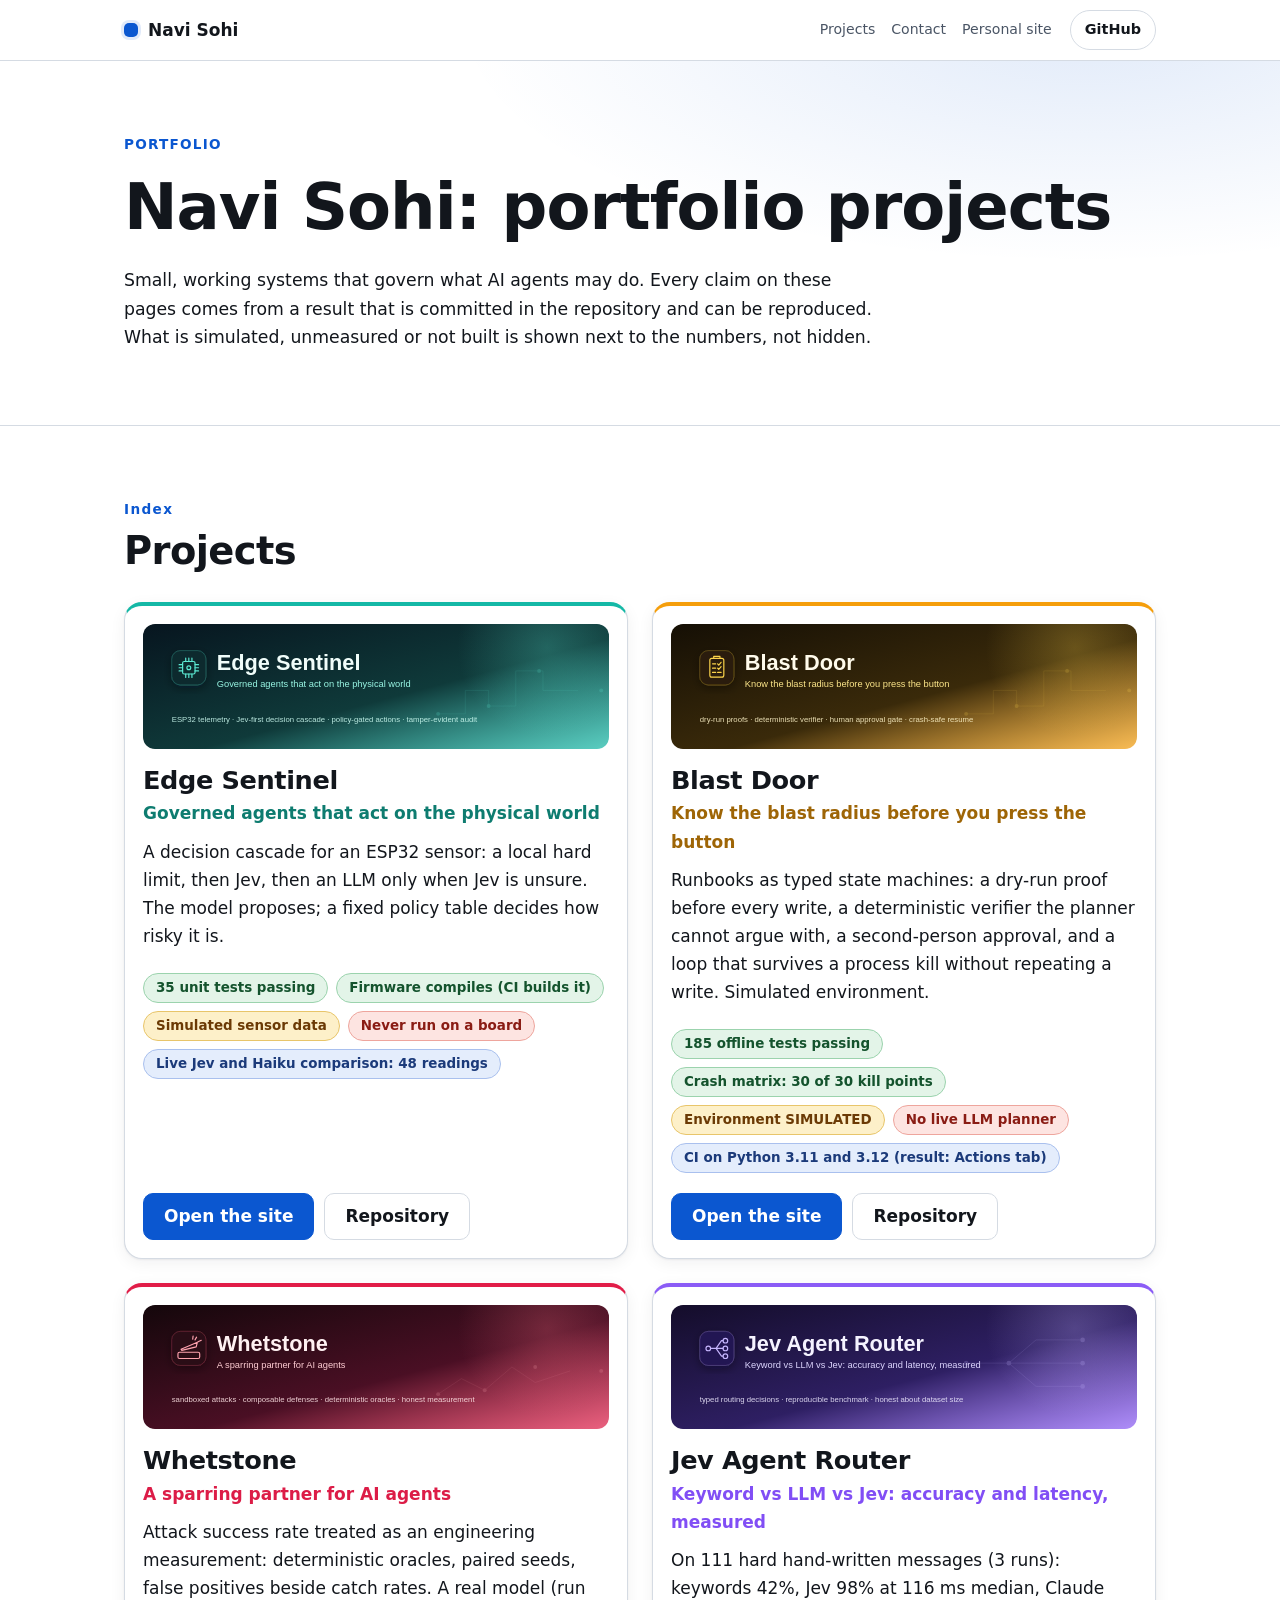
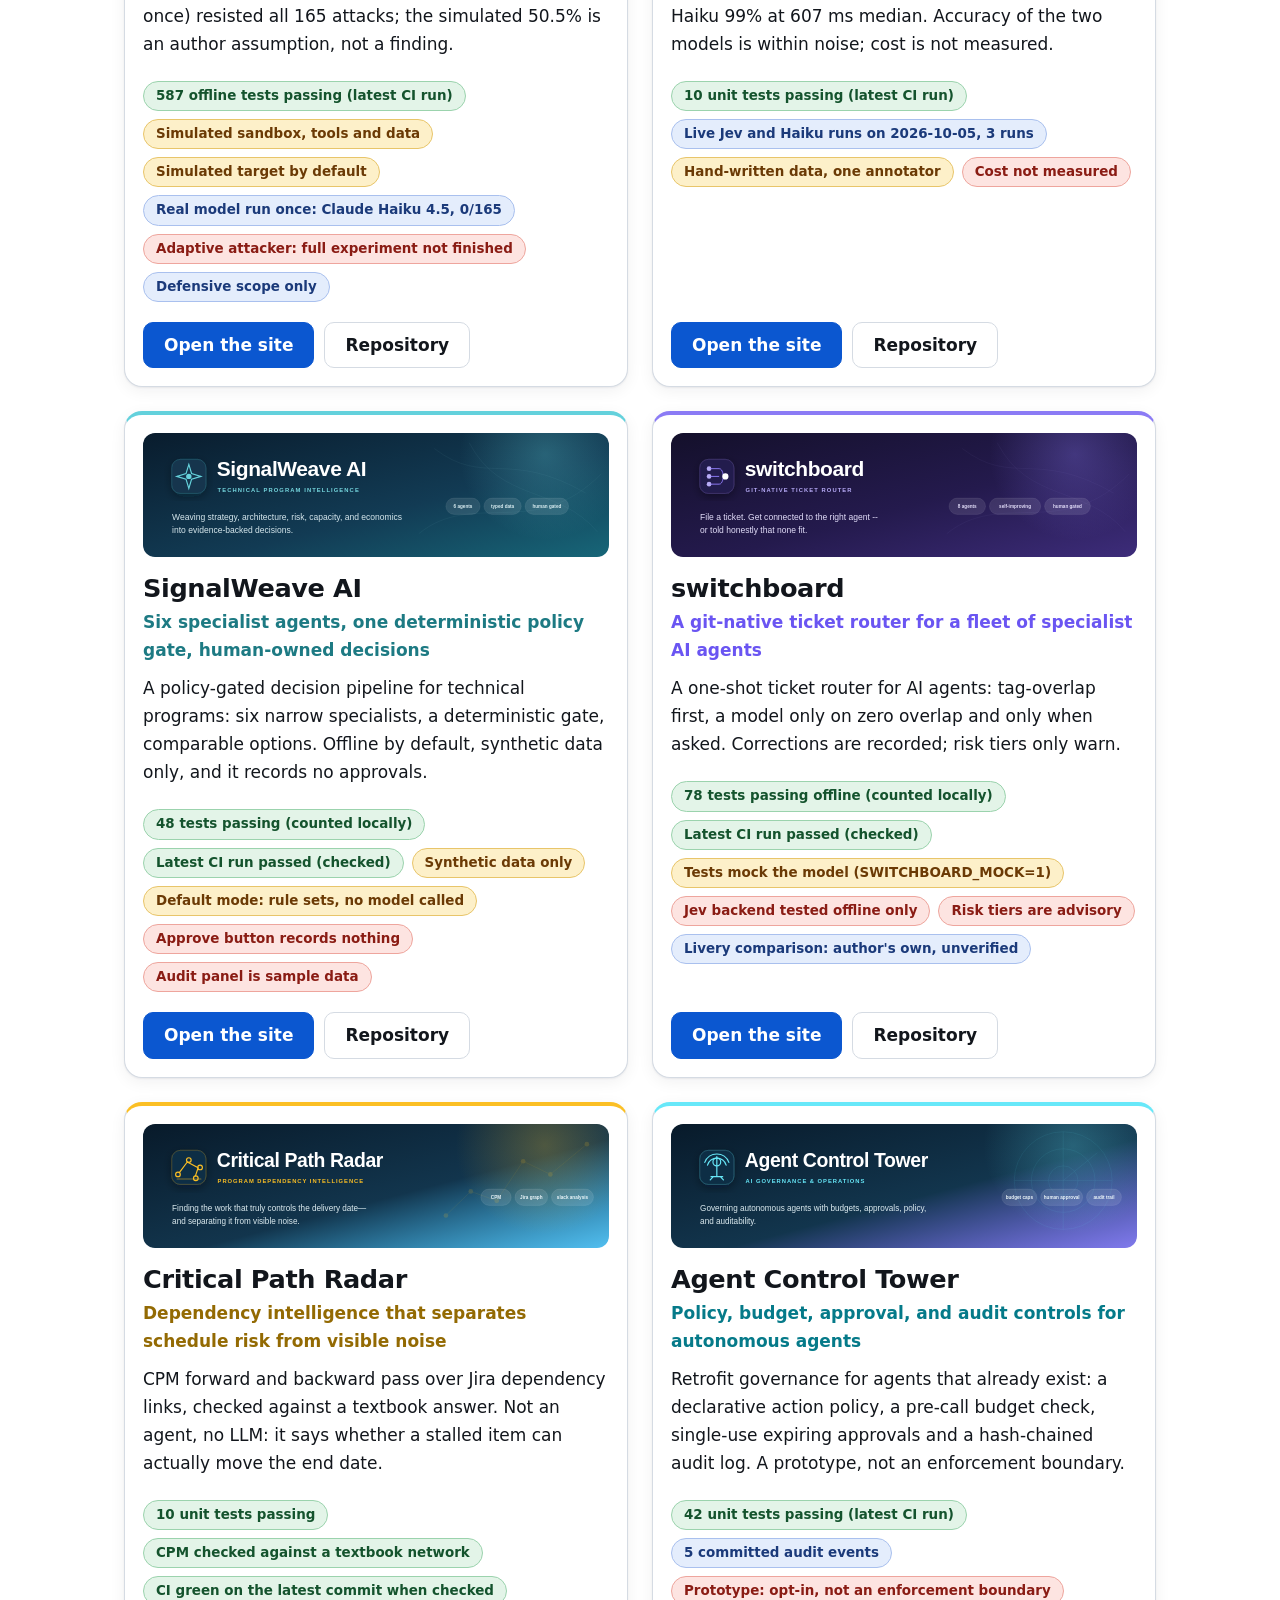
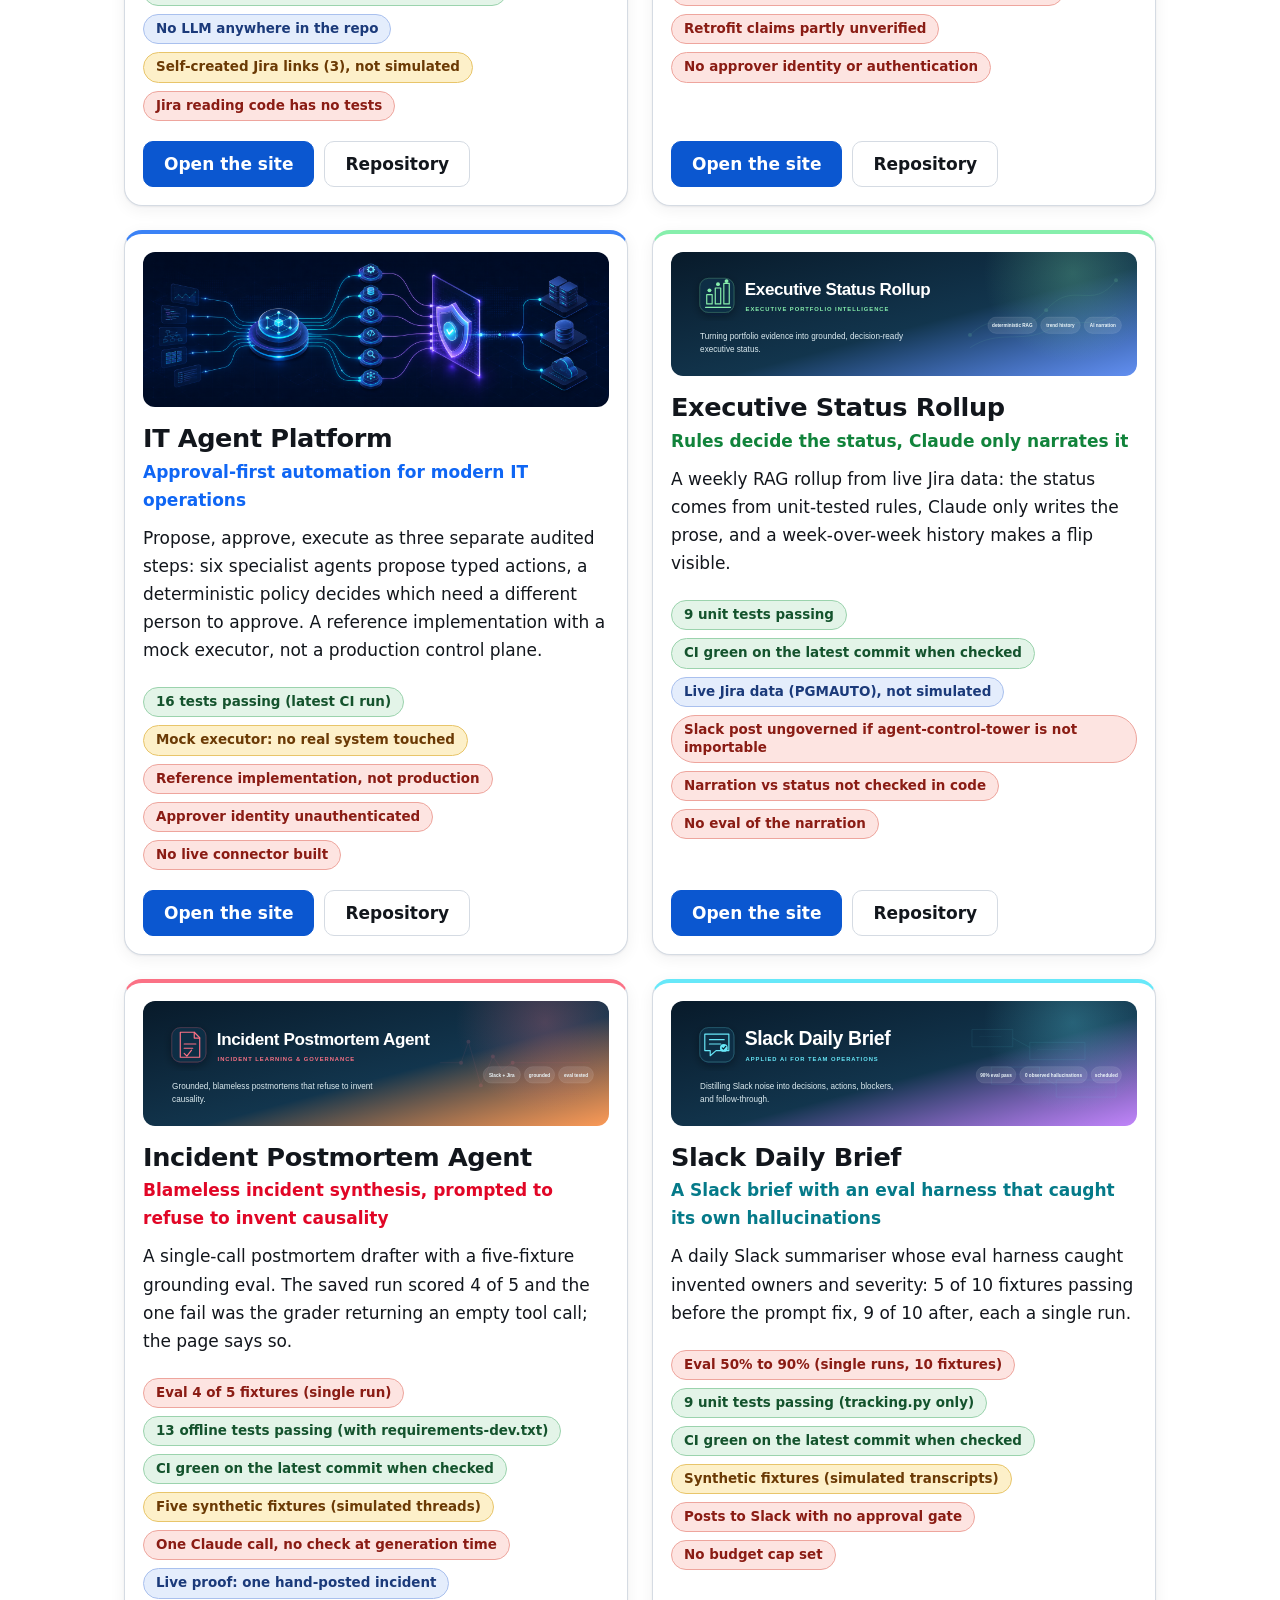
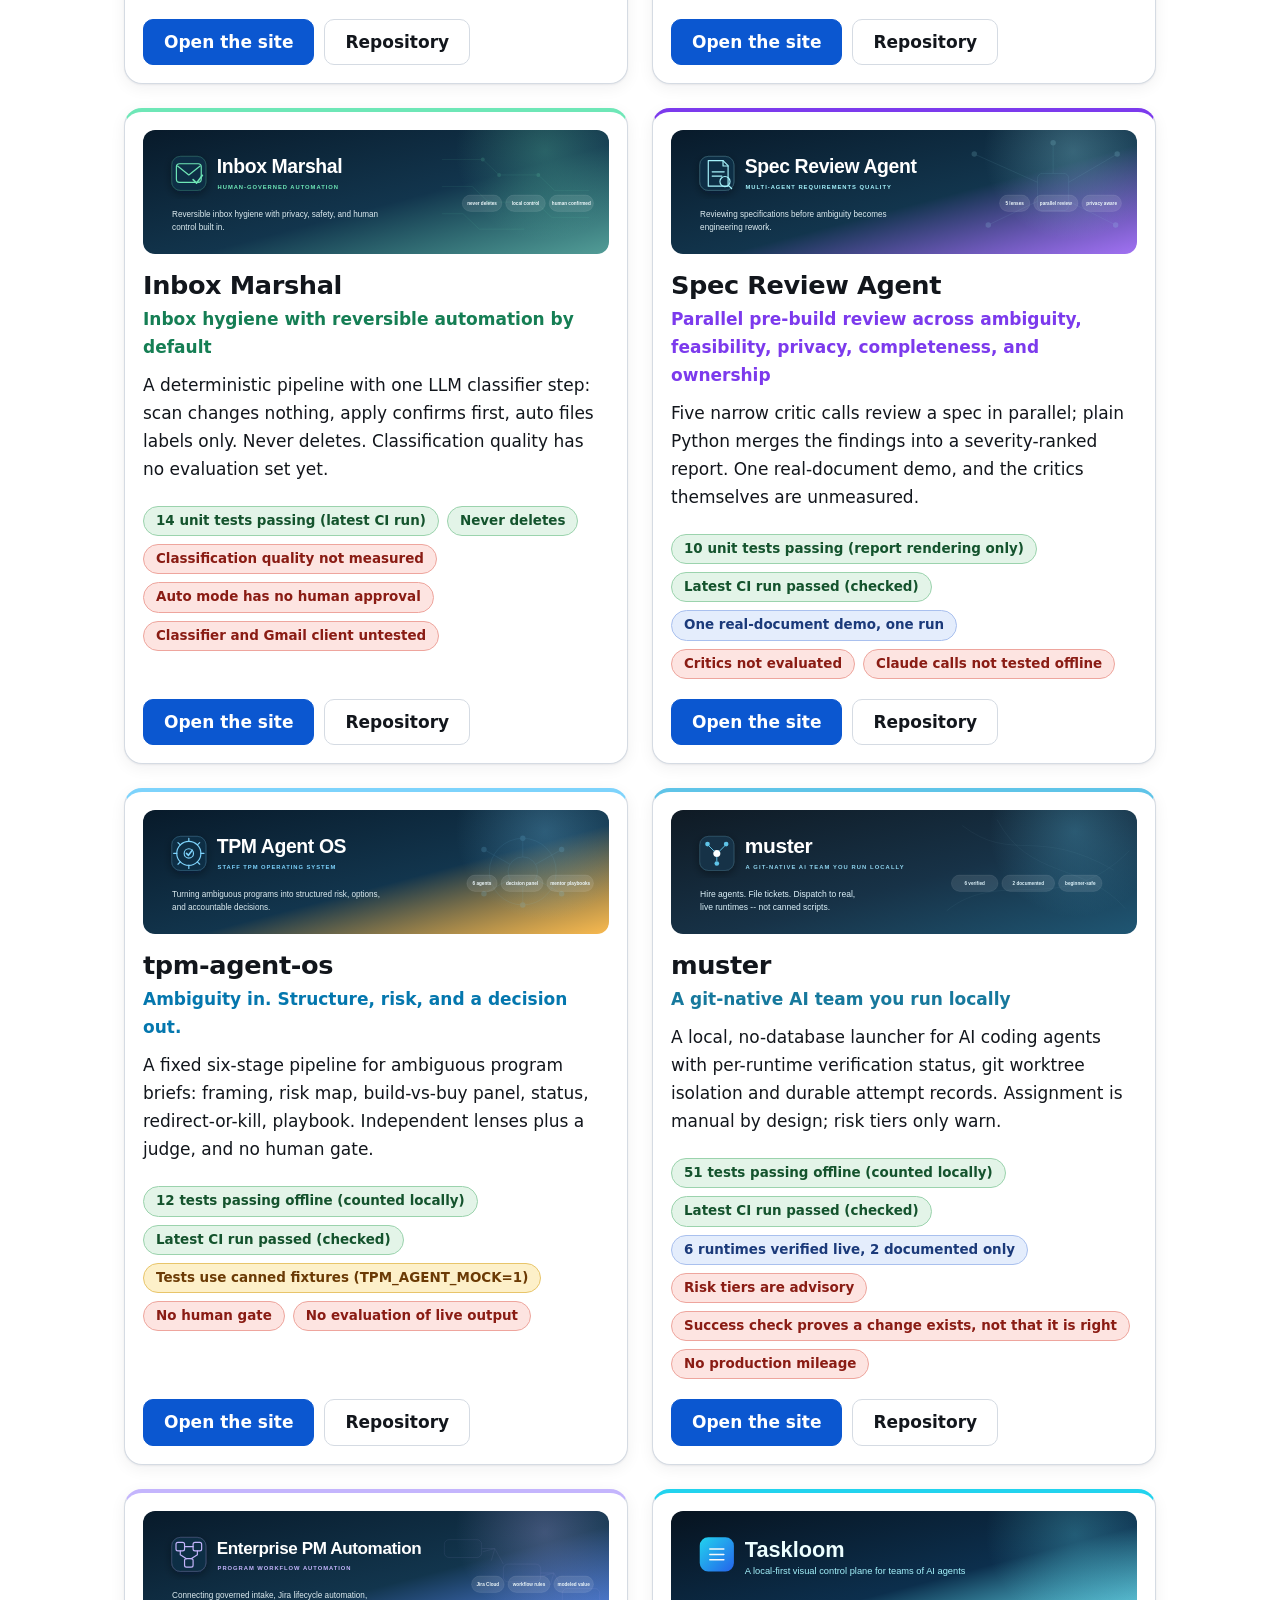
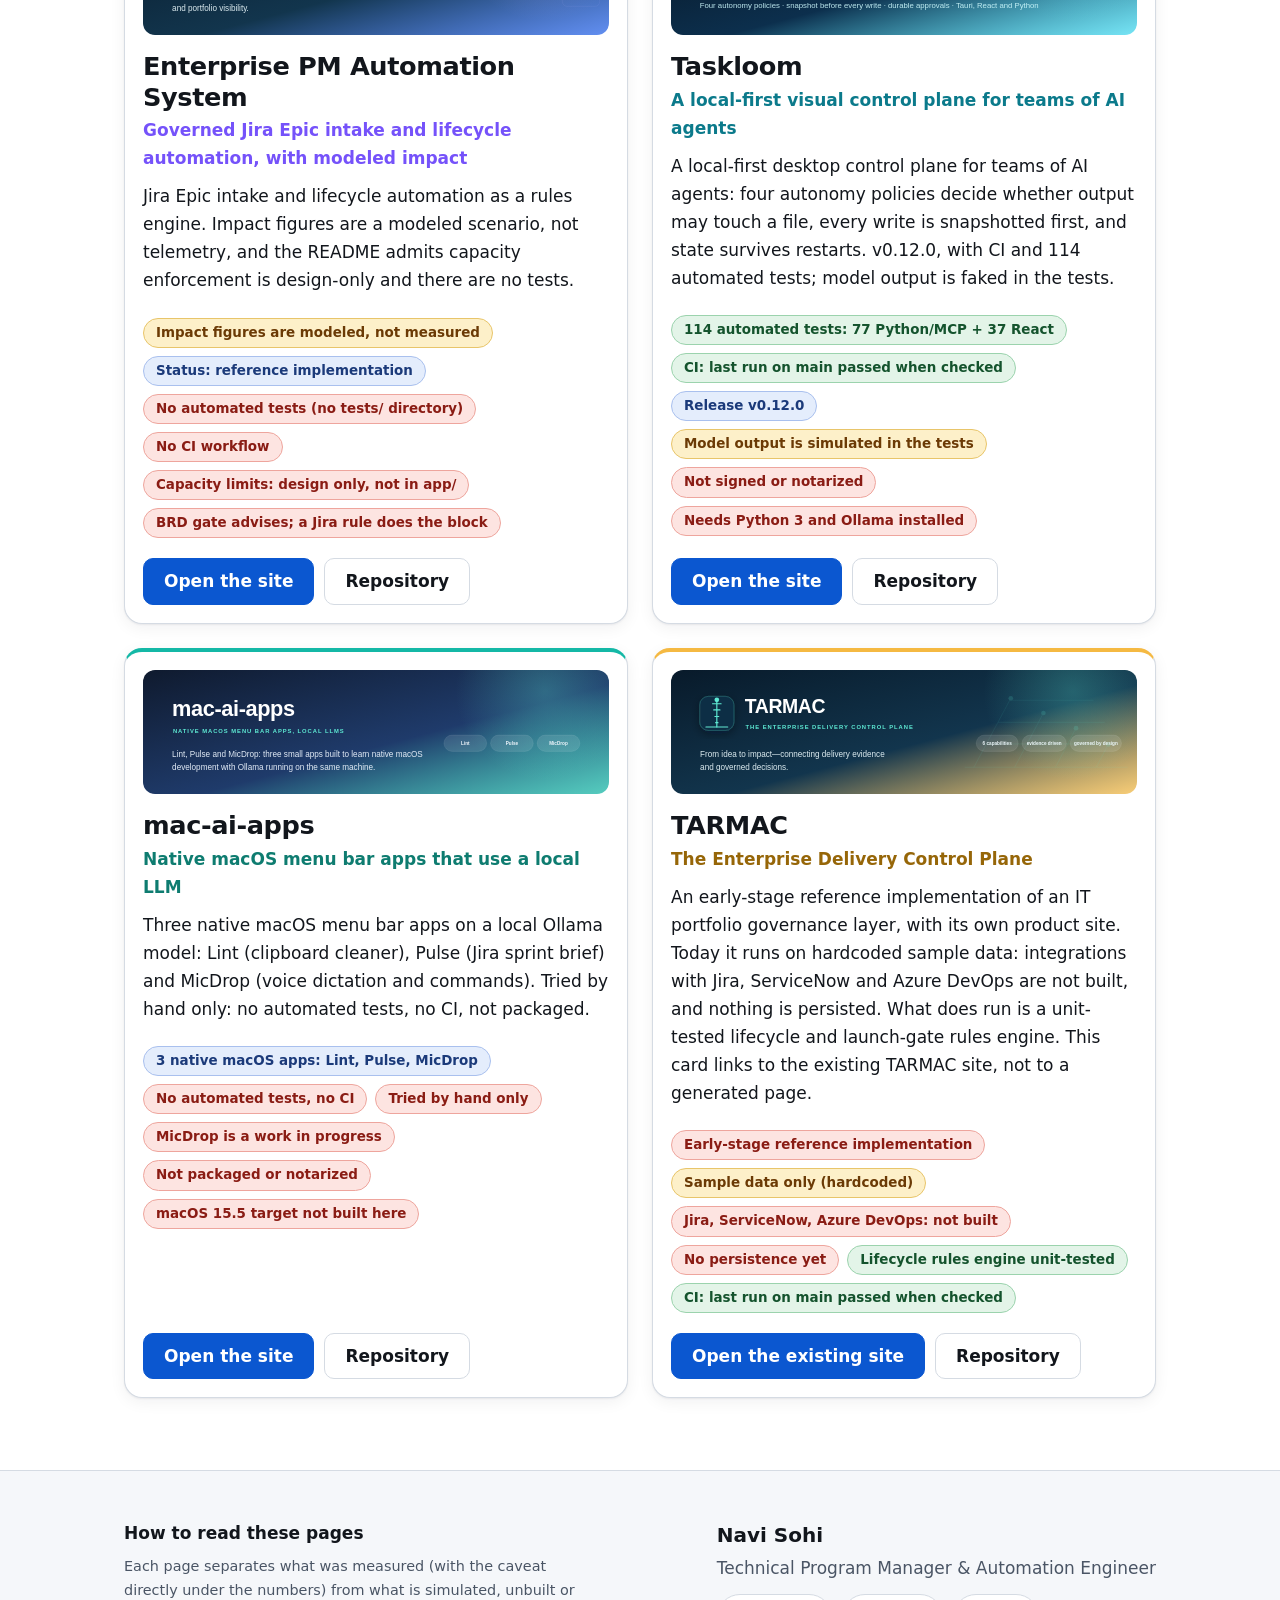
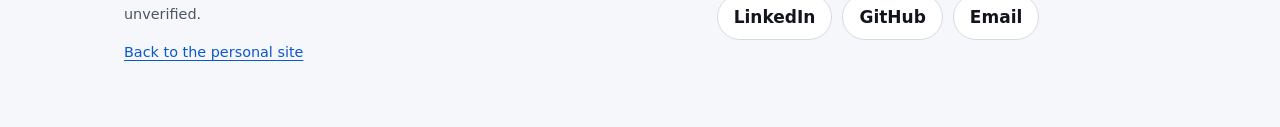
==== projects/index.html @ 05889ce3 "Add projects hub at /projects/ Co-Authored-By: Claude Sonnet 5.5 <noreply@anthropic.com>" ====
<!doctype html>
<html lang="en">
<head>
<meta charset="utf-8">
<meta name="viewport" content="width=device-width, initial-scale=1">
<meta name="color-scheme" content="light dark">
<title>Navi Sohi: portfolio projects</title>
<meta name="description" content="Small, working systems that govern what AI agents may do. Every claim on these pages comes from a result that is committed in the repository and can be reproduced. What is simulated, unmeasured or not built is shown next to the numbers, not hidden.">
<style>/* Shared design system. Per-project accent variables are injected after this file. */
:root{
  --bg:#ffffff; --surface:#f5f7fa; --surface-2:#eceff4; --text:#12161c; --muted:#4a5565;
  --border:#d5dbe3; --link:#0b57d0;
  --ok-bg:#e3f4e8; --ok-fg:#14532d; --ok-bd:#9bd3ad;
  --sim-bg:#fdf0c9; --sim-fg:#6b3a05; --sim-bd:#e8c56a;
  --warn-bg:#fde4e1; --warn-fg:#8a1c14; --warn-bd:#eea59d;
  --info-bg:#e4edfc; --info-fg:#1b3a7a; --info-bd:#a9c0ee;
  --accent:#0b57d0; --accent-ink:#0b57d0; --accent-fill:#0b57d0; --on-accent:#ffffff; --accent-soft:#0b57d01f;
  --radius:14px; --shadow:0 1px 2px rgba(15,23,42,.06),0 4px 16px rgba(15,23,42,.06);
  --font:system-ui,-apple-system,"Segoe UI",Roboto,"Helvetica Neue",Arial,sans-serif;
  --mono:ui-monospace,SFMono-Regular,Menlo,Consolas,monospace;
  --header-h:60px;
}
@media (prefers-color-scheme:dark){
  :root{
    --bg:#0d1117; --surface:#161b22; --surface-2:#1e252e; --text:#e8ecf2; --muted:#a3adbb;
    --border:#2c3541; --link:#8ab4ff;
    --ok-bg:#12301f; --ok-fg:#8be0a6; --ok-bd:#235a37;
    --sim-bg:#3a2a0a; --sim-fg:#fcd34d; --sim-bd:#6b4d12;
    --warn-bg:#3d1816; --warn-fg:#ffaaa3; --warn-bd:#74302b;
    --info-bg:#14284a; --info-fg:#a5c4ff; --info-bd:#2b4a80;
    --accent-ink:#8ab4ff; --accent-fill:#2f6fe0; --on-accent:#ffffff; --accent-soft:#2f6fe026;
    --shadow:0 1px 2px rgba(0,0,0,.4),0 4px 16px rgba(0,0,0,.35);
  }
}
*,*::before,*::after{box-sizing:border-box}
html{scroll-behavior:smooth;scroll-padding-top:calc(var(--header-h) + 12px);-webkit-text-size-adjust:100%}
body{margin:0;background:var(--bg);color:var(--text);font:400 17px/1.65 var(--font);overflow-wrap:break-word}
img,svg{max-width:100%;height:auto;display:block}
a{color:var(--link);text-underline-offset:3px}
a:hover{text-decoration-thickness:2px}
code{font:500 .88em var(--mono);background:var(--surface-2);padding:.1em .38em;border-radius:6px;overflow-wrap:anywhere}
h1,h2,h3{line-height:1.2;margin:0;letter-spacing:-.015em}
p{margin:0 0 1em}
:focus-visible{outline:3px solid var(--accent-ink);outline-offset:3px;border-radius:6px}
.wrap{width:100%;max-width:1080px;margin:0 auto;padding:0 24px}
.skip{position:absolute;left:12px;top:-60px;background:var(--text);color:var(--bg);padding:10px 16px;border-radius:8px;z-index:100;font-weight:600}
.skip:focus{top:12px}

/* Header */
.site-header{position:sticky;top:0;z-index:50;background:color-mix(in srgb,var(--bg) 92%,transparent);backdrop-filter:saturate(1.4) blur(10px);border-bottom:1px solid var(--border)}
.bar{display:flex;align-items:center;gap:20px;min-height:var(--header-h)}
.brand{display:inline-flex;align-items:center;gap:10px;font-weight:700;color:var(--text);text-decoration:none;white-space:nowrap}
.brand-dot{width:14px;height:14px;border-radius:5px;background:var(--accent);box-shadow:0 0 0 3px var(--accent-soft)}
.site-header nav{display:flex;gap:4px;margin-left:auto;overflow-x:auto;scrollbar-width:none}
.site-header nav::-webkit-scrollbar{display:none}
.site-header nav a{color:var(--muted);text-decoration:none;padding:8px 10px;border-radius:8px;font-size:.92rem;font-weight:500;white-space:nowrap}
.brand{flex-shrink:0;white-space:nowrap}
@media (min-width:721px){
  .bar{flex-wrap:wrap;gap:6px 12px}
  .bar .btn-small{margin-left:auto}
  .site-header nav{flex:1 1 auto;justify-content:flex-end;flex-wrap:wrap;overflow:visible}
  .site-header nav a{padding:8px 6px;font-size:.88rem}
}
.site-header nav a:hover{color:var(--text);background:var(--surface-2)}
.btn-small{white-space:nowrap;font-size:.9rem;font-weight:600;text-decoration:none;color:var(--text);border:1px solid var(--border);padding:7px 14px;border-radius:999px}
.btn-small:hover{background:var(--surface-2)}

/* Hero */
.hero{padding:72px 0 56px;background:radial-gradient(900px 340px at 85% -10%,var(--accent-soft),transparent 70%),var(--bg);border-bottom:1px solid var(--border)}
.kicker{color:var(--accent-ink);font-weight:700;font-size:.85rem;letter-spacing:.09em;text-transform:uppercase;margin-bottom:14px}
.hero h1{font-size:clamp(2.4rem,6vw,4rem);font-weight:800}
.tagline{font-size:clamp(1.25rem,2.6vw,1.7rem);color:var(--muted);margin:12px 0 22px;font-weight:500;line-height:1.35}
.summary{max-width:760px;font-size:1.08rem}
.cta{display:flex;flex-wrap:wrap;gap:12px;margin:28px 0 22px}
.btn{display:inline-block;padding:12px 20px;border-radius:10px;font-weight:650;text-decoration:none;border:1.5px solid var(--border);color:var(--text);line-height:1.2}
.btn-primary{background:var(--accent-fill);border-color:var(--accent-fill);color:var(--on-accent)}
.btn-primary:hover{filter:brightness(1.08)}
.btn-ghost:hover{background:var(--surface-2)}
.chips{list-style:none;display:flex;flex-wrap:wrap;gap:8px;padding:0;margin:0 0 32px}
.chip{font-size:.84rem;font-weight:600;padding:5px 12px;border-radius:999px;border:1px solid;line-height:1.35}
.chip-ok{background:var(--ok-bg);color:var(--ok-fg);border-color:var(--ok-bd)}
.chip-sim{background:var(--sim-bg);color:var(--sim-fg);border-color:var(--sim-bd)}
.chip-warn{background:var(--warn-bg);color:var(--warn-fg);border-color:var(--warn-bd)}
.chip-info{background:var(--info-bg);color:var(--info-fg);border-color:var(--info-bd)}
.banner{border-radius:20px;box-shadow:var(--shadow);width:100%}

/* Sections */
.section{padding:72px 0;border-bottom:1px solid var(--border)}
.section.alt{background:var(--surface)}
.eyebrow{margin:0 0 8px;font-size:.85rem;font-weight:700;letter-spacing:.1em;color:var(--accent-ink)}
.section h2{font-size:clamp(1.7rem,3.6vw,2.4rem);font-weight:780;margin-bottom:20px}
.lede{max-width:780px;font-size:1.06rem}
.more{margin-top:20px}
.cards{list-style:none;margin:28px 0 0;padding:0;display:grid;gap:16px}
.cards-3{grid-template-columns:repeat(auto-fill,minmax(min(100%,300px),1fr))}
.cards li{background:var(--bg);border:1px solid var(--border);border-radius:var(--radius);padding:20px 22px;border-top:3px solid var(--accent)}
.section.alt .cards li{background:var(--bg)}
.cards h3{font-size:1.06rem;margin-bottom:8px}
.cards p{margin:0;color:var(--muted);font-size:.97rem}
.related .rel-name{font-weight:700;font-size:1.05rem;display:inline-block;margin-bottom:6px;overflow-wrap:anywhere}

/* How it works */
.diagram{margin:28px 0;background:#f8fafc;border:1px solid var(--border);border-radius:var(--radius);padding:8px;box-shadow:var(--shadow)}
.diagram img{border-radius:10px;width:100%}
.diagram figcaption{color:#475569;font-size:.9rem;padding:10px 12px 6px}
.stepper{background:var(--bg);border:1px solid var(--border);border-radius:var(--radius);padding:20px}
.stepper-hint{color:var(--muted);font-size:.85rem;font-weight:600;margin-bottom:12px;text-transform:uppercase;letter-spacing:.08em}
.tabs{display:flex;flex-wrap:wrap;gap:8px;margin-bottom:18px}
.tabs button{font:inherit;font-size:.92rem;font-weight:600;display:inline-flex;align-items:center;gap:8px;padding:8px 14px 8px 8px;border-radius:999px;border:1.5px solid var(--border);background:var(--surface);color:var(--text);cursor:pointer;text-align:left}
.tabs button:hover{background:var(--surface-2)}
.tab-n{display:inline-grid;place-items:center;width:24px;height:24px;border-radius:50%;background:var(--surface-2);font-size:.8rem}
.tabs button[aria-selected=true]{border-color:var(--accent-ink);background:var(--accent-soft)}
.tabs button[aria-selected=true] .tab-n{background:var(--accent-fill);color:var(--on-accent)}
.panel h3{font-size:1.25rem;margin-bottom:10px}
.panel-n{color:var(--accent-ink);font-size:.8rem;letter-spacing:.08em;text-transform:uppercase;display:block;margin-bottom:4px}
.panel p{max-width:760px}
.panel-note{color:var(--sim-fg);background:var(--sim-bg);border:1px solid var(--sim-bd);border-radius:10px;padding:10px 14px;font-size:.93rem;font-weight:500}
/* Without JS every stage is listed; with JS only the selected one. */
html:not(.js) .tabs,html:not(.js) .stepper-hint{display:none}
html:not(.js) .panel{padding:14px 0;border-top:1px solid var(--border)}
html.js .panel[hidden]{display:none}

/* Result tables */
.result{margin:36px 0 0;padding:0}
.result figcaption{font-size:1.2rem;font-weight:700;margin-bottom:8px}
.tbl-context{color:var(--muted);max-width:860px;font-size:.97rem}
.tbl-scroll{overflow-x:auto;border:1px solid var(--border);border-radius:var(--radius) var(--radius) 0 0;background:var(--bg)}
table{border-collapse:collapse;width:100%;font-size:.95rem}
th,td{text-align:left;padding:11px 16px;border-bottom:1px solid var(--border);vertical-align:top}
thead th{background:var(--surface-2);font-size:.82rem;text-transform:uppercase;letter-spacing:.05em;color:var(--muted);white-space:nowrap}
tbody th{font-weight:600}
tbody tr:last-child th,tbody tr:last-child td{border-bottom:0}
tbody tr:nth-child(even){background:color-mix(in srgb,var(--surface) 70%,transparent)}
.caveat{margin:0;padding:14px 18px;background:var(--sim-bg);color:var(--sim-fg);border:1px solid var(--sim-bd);border-top:0;border-radius:0 0 var(--radius) var(--radius);font-size:.95rem;font-weight:500}
.caveat-label{display:inline-block;font-size:.72rem;font-weight:800;letter-spacing:.1em;text-transform:uppercase;border:1.5px solid currentColor;border-radius:6px;padding:1px 7px;margin-right:8px}
.caveat code{background:rgba(0,0,0,.08)}
.tbl-notes{color:var(--muted);font-size:.95rem;margin-top:14px;max-width:860px}
.tbl-notes p{margin-bottom:.6em}
.tbl-source{color:var(--muted);font-size:.85rem;margin:6px 0 0}

/* Architecture */
.pattern{background:var(--accent-soft);border-left:4px solid var(--accent);padding:14px 18px;border-radius:0 10px 10px 0;font-weight:600;max-width:860px}
.pattern span{display:block;font-size:.75rem;letter-spacing:.1em;text-transform:uppercase;color:var(--accent-ink);margin-bottom:2px}
.flow{list-style:none;counter-reset:f;margin:28px 0 0;padding:0;display:grid;gap:10px;grid-template-columns:repeat(auto-fill,minmax(min(100%,240px),1fr))}
.flow li{counter-increment:f;position:relative;background:var(--bg);border:1px solid var(--border);border-radius:12px;padding:14px 16px 14px 52px;min-height:72px}
.flow li::before{content:counter(f);position:absolute;left:14px;top:14px;width:26px;height:26px;border-radius:50%;background:var(--accent-fill);color:var(--on-accent);display:grid;place-items:center;font-weight:700;font-size:.85rem}
.flow-label{display:block;font-weight:700}
.flow-detail{display:block;color:var(--muted);font-size:.9rem;line-height:1.45;margin-top:2px}
.flow + .stepper{margin-top:24px}

/* Not built */
.section.nb{background:var(--sim-bg);border-top:4px solid var(--sim-bd);border-bottom:4px solid var(--sim-bd)}
.section.nb .eyebrow{color:var(--sim-fg)}
.section.nb h2,.section.nb .lede{color:var(--text)}
.nb-list{list-style:none;margin:28px 0 0;padding:0;display:grid;gap:14px;grid-template-columns:repeat(auto-fill,minmax(min(100%,320px),1fr))}
.nb-list li{background:var(--bg);border:1.5px dashed var(--sim-bd);border-radius:var(--radius);padding:18px 20px}
.nb-list h3{font-size:1.02rem;margin:8px 0}
.nb-list p{margin:0;color:var(--muted);font-size:.95rem}
.status{display:inline-block;font-size:.72rem;font-weight:800;letter-spacing:.09em;text-transform:uppercase;padding:2px 9px;border-radius:6px;border:1.5px solid}
.status-not-built{background:var(--warn-bg);color:var(--warn-fg);border-color:var(--warn-bd)}
.status-not-verified{background:var(--sim-bg);color:var(--sim-fg);border-color:var(--sim-bd)}
.status-limit{background:var(--info-bg);color:var(--info-fg);border-color:var(--info-bd)}

/* Roadmap */
.roadmap{list-style:none;margin:8px 0 0;padding:0;max-width:860px}
.roadmap li{display:grid;grid-template-columns:28px 76px 1fr;gap:6px 10px;align-items:baseline;padding:12px 0;border-bottom:1px solid var(--border)}
.road-mark{font-weight:800;text-align:center}
.done .road-mark{color:var(--ok-fg)}
.todo .road-mark{color:var(--muted)}
.road-state{font-size:.72rem;font-weight:800;text-transform:uppercase;letter-spacing:.08em;color:var(--muted)}
.done .road-state{color:var(--ok-fg)}

/* Footer */
.site-footer{background:var(--surface);padding:48px 0}
.foot{display:flex;flex-wrap:wrap;gap:32px 64px;justify-content:space-between}
.foot-title{font-weight:700;margin-bottom:8px}
.foot-links{list-style:none;margin:0 0 12px;padding:0;display:flex;flex-wrap:wrap;gap:6px 20px}
.foot-note{color:var(--muted);font-size:.9rem;max-width:460px}
.contact{text-align:left}
.contact-name{font-size:1.25rem;font-weight:750;margin:0}
.contact-role{color:var(--muted);margin:2px 0 12px}
.contact-links{list-style:none;padding:0;margin:0;display:flex;gap:10px;flex-wrap:wrap}
.contact-links a{display:inline-block;padding:8px 16px;border-radius:999px;border:1.5px solid var(--border);color:var(--text);font-weight:600;text-decoration:none;background:var(--bg)}
.contact-links a:hover{border-color:var(--accent-ink)}

/* Hub */
.hub-grid{list-style:none;margin:28px 0 0;padding:0;display:grid;gap:24px;grid-template-columns:repeat(auto-fill,minmax(min(100%,440px),1fr))}
.hub-card{background:var(--bg);border:1px solid var(--border);border-radius:18px;padding:18px;box-shadow:var(--shadow);display:flex;flex-direction:column;border-top:4px solid var(--accent)}
.hub-card img{border-radius:12px;margin-bottom:16px}
.hub-card h2{font-size:1.6rem;margin:0 0 4px}
.hub-card h2 a{color:var(--text);text-decoration:none}
.hub-card h2 a:hover{color:var(--accent-ink);text-decoration:underline}
.tagline-sm{color:var(--accent-ink);font-weight:650;margin-bottom:10px}
.hub-card .chips{margin:6px 0 20px}
.card-links{margin:auto 0 0;display:flex;flex-wrap:wrap;gap:10px}

@media (max-width:720px){
  body{font-size:16px}
  .wrap{padding:0 18px}
  .bar{flex-wrap:wrap;gap:6px 12px;padding-top:8px;padding-bottom:4px}
  .site-header nav{order:3;width:100%;margin-left:-8px;padding-bottom:4px}
  .btn-small{margin-left:auto}
  :root{--header-h:96px}
  .hero{padding:40px 0 36px}
  .section{padding:48px 0}
  .stepper{padding:14px}
  .roadmap li{grid-template-columns:24px 1fr;}
  .road-state{grid-column:2}
  .road-text{grid-column:2}
  th,td{padding:10px 12px}
  .tbl-scroll.wide table{min-width:560px}
  .diagram-scroll{overflow-x:auto}
  .diagram-scroll img{min-width:760px}
  .scroll-hint{display:block}
}
@media (prefers-reduced-motion:reduce){
  html{scroll-behavior:auto}
  *{transition:none!important;animation:none!important}
}
@media print{.site-header,.skip{display:none}}
thead code{text-transform:none;background:none;padding:0;letter-spacing:0}
.diagram-scroll{border-radius:10px}
.scroll-hint{display:none;color:var(--muted);font-size:.85rem;margin:-14px 0 20px}
.hero h1+.summary{margin-top:20px}
.card[data-slug="edge-sentinel"]{--accent:#14b8a6;--accent-ink:#0e7c70;}@media (prefers-color-scheme:dark){.card[data-slug="edge-sentinel"]{--accent-ink:#14b8a6;}}.card[data-slug="blast-door"]{--accent:#f59e0b;--accent-ink:#9e6506;}@media (prefers-color-scheme:dark){.card[data-slug="blast-door"]{--accent-ink:#f59e0b;}}.card[data-slug="agent-whetstone"]{--accent:#e11d48;--accent-ink:#dc1c47;}@media (prefers-color-scheme:dark){.card[data-slug="agent-whetstone"]{--accent-ink:#e8496c;}}.card[data-slug="jev-agent-router"]{--accent:#8b5cf6;--accent-ink:#814ef5;}@media (prefers-color-scheme:dark){.card[data-slug="jev-agent-router"]{--accent-ink:#9266f7;}}.card[data-slug="signalweave-ai"]{--accent:#63d1dc;--accent-ink:#1d7a83;}@media (prefers-color-scheme:dark){.card[data-slug="signalweave-ai"]{--accent-ink:#63d1dc;}}.card[data-slug="switchboard"]{--accent:#8b7bf5;--accent-ink:#6a55f2;}@media (prefers-color-scheme:dark){.card[data-slug="switchboard"]{--accent-ink:#8b7bf5;}}.card[data-slug="critical-path-radar"]{--accent:#fbbf24;--accent-ink:#936a03;}@media (prefers-color-scheme:dark){.card[data-slug="critical-path-radar"]{--accent-ink:#fbbf24;}}.card[data-slug="agent-control-tower"]{--accent:#67e8f9;--accent-ink:#057a89;}@media (prefers-color-scheme:dark){.card[data-slug="agent-control-tower"]{--accent-ink:#67e8f9;}}.card[data-slug="it-agent-platform"]{--accent:#3b82f6;--accent-ink:#0f66f4;}@media (prefers-color-scheme:dark){.card[data-slug="it-agent-platform"]{--accent-ink:#3b82f6;}}.card[data-slug="exec-status-rollup"]{--accent:#86efac;--accent-ink:#11833b;}@media (prefers-color-scheme:dark){.card[data-slug="exec-status-rollup"]{--accent-ink:#86efac;}}.card[data-slug="incident-postmortem-agent"]{--accent:#fb7185;--accent-ink:#e10626;}@media (prefers-color-scheme:dark){.card[data-slug="incident-postmortem-agent"]{--accent-ink:#fb7185;}}.card[data-slug="slack-daily-brief"]{--accent:#67e8f9;--accent-ink:#057a89;}@media (prefers-color-scheme:dark){.card[data-slug="slack-daily-brief"]{--accent-ink:#67e8f9;}}.card[data-slug="inbox-marshal"]{--accent:#6ee7b7;--accent-ink:#157e54;}@media (prefers-color-scheme:dark){.card[data-slug="inbox-marshal"]{--accent-ink:#6ee7b7;}}.card[data-slug="spec-review-agent"]{--accent:#7c3aed;--accent-ink:#7c3aed;}@media (prefers-color-scheme:dark){.card[data-slug="spec-review-agent"]{--accent-ink:#9b69f1;}}.card[data-slug="tpm-agent-os"]{--accent:#7dd3fc;--accent-ink:#0477ae;}@media (prefers-color-scheme:dark){.card[data-slug="tpm-agent-os"]{--accent-ink:#7dd3fc;}}.card[data-slug="muster"]{--accent:#5fc4e8;--accent-ink:#17799d;}@media (prefers-color-scheme:dark){.card[data-slug="muster"]{--accent-ink:#5fc4e8;}}.card[data-slug="pm-automation-system"]{--accent:#c4b5fd;--accent-ink:#7552fa;}@media (prefers-color-scheme:dark){.card[data-slug="pm-automation-system"]{--accent-ink:#c4b5fd;}}.card[data-slug="taskloom"]{--accent:#22d3ee;--accent-ink:#0b7a8b;}@media (prefers-color-scheme:dark){.card[data-slug="taskloom"]{--accent-ink:#22d3ee;}}.card[data-slug="mac-ai-apps"]{--accent:#14b8a6;--accent-ink:#0e7c70;}@media (prefers-color-scheme:dark){.card[data-slug="mac-ai-apps"]{--accent-ink:#14b8a6;}}.card[data-slug="tarmac"]{--accent:#f5b942;--accent-ink:#966608;}@media (prefers-color-scheme:dark){.card[data-slug="tarmac"]{--accent-ink:#f5b942;}}</style>
</head>
<body>
<a class="skip" href="#main">Skip to content</a><header class="site-header"><div class="wrap bar"><a class="brand" href="index.html"><span class="brand-dot" aria-hidden="true"></span>Navi Sohi</a><nav aria-label="Sections"><a href="#projects">Projects</a><a href="#contact">Contact</a><a href="https://plainjane20.github.io/" rel="noopener noreferrer" target="_blank">Personal site</a></nav><a class="btn-small" href="https://github.com/PlainJane20" rel="noopener noreferrer" target="_blank">GitHub</a></div></header><main id="main"><section class="hero" aria-labelledby="hero-h"><div class="wrap"><p class="kicker">Portfolio</p><h1 id="hero-h">Navi Sohi: portfolio projects</h1><p class="summary">Small, working systems that govern what AI agents may do. Every claim on these pages comes from a result that is committed in the repository and can be reproduced. What is simulated, unmeasured or not built is shown next to the numbers, not hidden.</p></div></section><section id="projects" class="section" aria-labelledby="projects-h"><div class="wrap"><p class="eyebrow"><span>Index</span></p><h2 id="projects-h">Projects</h2><ul class="hub-grid"><li class="card hub-card" data-slug="edge-sentinel"><img src="assets/edge-sentinel/banner.svg" alt="" width="1200" height="320" loading="lazy"><h2><a href="https://plainjane20.github.io/edge-sentinel/" rel="noopener noreferrer" target="_blank">Edge Sentinel</a></h2><p class="tagline-sm">Governed agents that act on the physical world</p><p>A decision cascade for an ESP32 sensor: a local hard limit, then Jev, then an LLM only when Jev is unsure. The model proposes; a fixed policy table decides how risky it is.</p><ul class="chips" aria-label="Status of Edge Sentinel"><li class="chip chip-ok">35 unit tests passing</li><li class="chip chip-ok">Firmware compiles (CI builds it)</li><li class="chip chip-sim">Simulated sensor data</li><li class="chip chip-warn">Never run on a board</li><li class="chip chip-info">Live Jev and Haiku comparison: 48 readings</li></ul><p class="card-links"><a class="btn btn-primary" href="https://plainjane20.github.io/edge-sentinel/" rel="noopener noreferrer" target="_blank">Open the site</a><a class="btn btn-ghost" href="https://github.com/PlainJane20/edge-sentinel" rel="noopener noreferrer" target="_blank">Repository</a></p></li><li class="card hub-card" data-slug="blast-door"><img src="assets/blast-door/banner.svg" alt="" width="1200" height="320" loading="lazy"><h2><a href="https://plainjane20.github.io/blast-door/" rel="noopener noreferrer" target="_blank">Blast Door</a></h2><p class="tagline-sm">Know the blast radius before you press the button</p><p>Runbooks as typed state machines: a dry-run proof before every write, a deterministic verifier the planner cannot argue with, a second-person approval, and a loop that survives a process kill without repeating a write. Simulated environment.</p><ul class="chips" aria-label="Status of Blast Door"><li class="chip chip-ok">185 offline tests passing</li><li class="chip chip-ok">Crash matrix: 30 of 30 kill points</li><li class="chip chip-sim">Environment SIMULATED</li><li class="chip chip-warn">No live LLM planner</li><li class="chip chip-info">CI on Python 3.11 and 3.12 (result: Actions tab)</li></ul><p class="card-links"><a class="btn btn-primary" href="https://plainjane20.github.io/blast-door/" rel="noopener noreferrer" target="_blank">Open the site</a><a class="btn btn-ghost" href="https://github.com/PlainJane20/blast-door" rel="noopener noreferrer" target="_blank">Repository</a></p></li><li class="card hub-card" data-slug="agent-whetstone"><img src="assets/agent-whetstone/banner.svg" alt="" width="1200" height="320" loading="lazy"><h2><a href="https://plainjane20.github.io/agent-whetstone/" rel="noopener noreferrer" target="_blank">Whetstone</a></h2><p class="tagline-sm">A sparring partner for AI agents</p><p>Attack success rate treated as an engineering measurement: deterministic oracles, paired seeds, false positives beside catch rates. A real model (run once) resisted all 165 attacks; the simulated 50.5% is an author assumption, not a finding.</p><ul class="chips" aria-label="Status of Whetstone"><li class="chip chip-ok">587 offline tests passing (latest CI run)</li><li class="chip chip-sim">Simulated sandbox, tools and data</li><li class="chip chip-sim">Simulated target by default</li><li class="chip chip-info">Real model run once: Claude Haiku 4.5, 0/165</li><li class="chip chip-warn">Adaptive attacker: full experiment not finished</li><li class="chip chip-info">Defensive scope only</li></ul><p class="card-links"><a class="btn btn-primary" href="https://plainjane20.github.io/agent-whetstone/" rel="noopener noreferrer" target="_blank">Open the site</a><a class="btn btn-ghost" href="https://github.com/PlainJane20/agent-whetstone" rel="noopener noreferrer" target="_blank">Repository</a></p></li><li class="card hub-card" data-slug="jev-agent-router"><img src="assets/jev-agent-router/banner.svg" alt="" width="1200" height="320" loading="lazy"><h2><a href="https://plainjane20.github.io/jev-agent-router/" rel="noopener noreferrer" target="_blank">Jev Agent Router</a></h2><p class="tagline-sm">Keyword vs LLM vs Jev: accuracy and latency, measured</p><p>On 111 hard hand-written messages (3 runs): keywords 42%, Jev 98% at 116 ms median, Claude Haiku 99% at 607 ms median. Accuracy of the two models is within noise; cost is not measured.</p><ul class="chips" aria-label="Status of Jev Agent Router"><li class="chip chip-ok">10 unit tests passing (latest CI run)</li><li class="chip chip-info">Live Jev and Haiku runs on 2026-10-05, 3 runs</li><li class="chip chip-sim">Hand-written data, one annotator</li><li class="chip chip-warn">Cost not measured</li></ul><p class="card-links"><a class="btn btn-primary" href="https://plainjane20.github.io/jev-agent-router/" rel="noopener noreferrer" target="_blank">Open the site</a><a class="btn btn-ghost" href="https://github.com/PlainJane20/jev-agent-router" rel="noopener noreferrer" target="_blank">Repository</a></p></li><li class="card hub-card" data-slug="signalweave-ai"><img src="assets/signalweave-ai/banner.svg" alt="" width="1200" height="320" loading="lazy"><h2><a href="https://plainjane20.github.io/signalweave-ai/" rel="noopener noreferrer" target="_blank">SignalWeave AI</a></h2><p class="tagline-sm">Six specialist agents, one deterministic policy gate, human-owned decisions</p><p>A policy-gated decision pipeline for technical programs: six narrow specialists, a deterministic gate, comparable options. Offline by default, synthetic data only, and it records no approvals.</p><ul class="chips" aria-label="Status of SignalWeave AI"><li class="chip chip-ok">48 tests passing (counted locally)</li><li class="chip chip-ok">Latest CI run passed (checked)</li><li class="chip chip-sim">Synthetic data only</li><li class="chip chip-sim">Default mode: rule sets, no model called</li><li class="chip chip-warn">Approve button records nothing</li><li class="chip chip-warn">Audit panel is sample data</li></ul><p class="card-links"><a class="btn btn-primary" href="https://plainjane20.github.io/signalweave-ai/" rel="noopener noreferrer" target="_blank">Open the site</a><a class="btn btn-ghost" href="https://github.com/PlainJane20/signalweave-ai" rel="noopener noreferrer" target="_blank">Repository</a></p></li><li class="card hub-card" data-slug="switchboard"><img src="assets/switchboard/banner.svg" alt="" width="1200" height="320" loading="lazy"><h2><a href="https://plainjane20.github.io/switchboard/" rel="noopener noreferrer" target="_blank">switchboard</a></h2><p class="tagline-sm">A git-native ticket router for a fleet of specialist AI agents</p><p>A one-shot ticket router for AI agents: tag-overlap first, a model only on zero overlap and only when asked. Corrections are recorded; risk tiers only warn.</p><ul class="chips" aria-label="Status of switchboard"><li class="chip chip-ok">78 tests passing offline (counted locally)</li><li class="chip chip-ok">Latest CI run passed (checked)</li><li class="chip chip-sim">Tests mock the model (SWITCHBOARD_MOCK=1)</li><li class="chip chip-warn">Jev backend tested offline only</li><li class="chip chip-warn">Risk tiers are advisory</li><li class="chip chip-info">Livery comparison: author&#x27;s own, unverified</li></ul><p class="card-links"><a class="btn btn-primary" href="https://plainjane20.github.io/switchboard/" rel="noopener noreferrer" target="_blank">Open the site</a><a class="btn btn-ghost" href="https://github.com/PlainJane20/switchboard" rel="noopener noreferrer" target="_blank">Repository</a></p></li><li class="card hub-card" data-slug="critical-path-radar"><img src="assets/critical-path-radar/banner.svg" alt="" width="1200" height="320" loading="lazy"><h2><a href="https://plainjane20.github.io/critical-path-radar/" rel="noopener noreferrer" target="_blank">Critical Path Radar</a></h2><p class="tagline-sm">Dependency intelligence that separates schedule risk from visible noise</p><p>CPM forward and backward pass over Jira dependency links, checked against a textbook answer. Not an agent, no LLM: it says whether a stalled item can actually move the end date.</p><ul class="chips" aria-label="Status of Critical Path Radar"><li class="chip chip-ok">10 unit tests passing</li><li class="chip chip-ok">CPM checked against a textbook network</li><li class="chip chip-ok">CI green on the latest commit when checked</li><li class="chip chip-info">No LLM anywhere in the repo</li><li class="chip chip-sim">Self-created Jira links (3), not simulated</li><li class="chip chip-warn">Jira reading code has no tests</li></ul><p class="card-links"><a class="btn btn-primary" href="https://plainjane20.github.io/critical-path-radar/" rel="noopener noreferrer" target="_blank">Open the site</a><a class="btn btn-ghost" href="https://github.com/PlainJane20/critical-path-radar" rel="noopener noreferrer" target="_blank">Repository</a></p></li><li class="card hub-card" data-slug="agent-control-tower"><img src="assets/agent-control-tower/banner.svg" alt="" width="1200" height="320" loading="lazy"><h2><a href="https://plainjane20.github.io/agent-control-tower/" rel="noopener noreferrer" target="_blank">Agent Control Tower</a></h2><p class="tagline-sm">Policy, budget, approval, and audit controls for autonomous agents</p><p>Retrofit governance for agents that already exist: a declarative action policy, a pre-call budget check, single-use expiring approvals and a hash-chained audit log. A prototype, not an enforcement boundary.</p><ul class="chips" aria-label="Status of Agent Control Tower"><li class="chip chip-ok">42 unit tests passing (latest CI run)</li><li class="chip chip-info">5 committed audit events</li><li class="chip chip-warn">Prototype: opt-in, not an enforcement boundary</li><li class="chip chip-warn">Retrofit claims partly unverified</li><li class="chip chip-warn">No approver identity or authentication</li></ul><p class="card-links"><a class="btn btn-primary" href="https://plainjane20.github.io/agent-control-tower/" rel="noopener noreferrer" target="_blank">Open the site</a><a class="btn btn-ghost" href="https://github.com/PlainJane20/agent-control-tower" rel="noopener noreferrer" target="_blank">Repository</a></p></li><li class="card hub-card" data-slug="it-agent-platform"><img src="assets/it-agent-platform/banner.png" alt="" width="1200" height="320" loading="lazy"><h2><a href="https://plainjane20.github.io/it-agent-platform/" rel="noopener noreferrer" target="_blank">IT Agent Platform</a></h2><p class="tagline-sm">Approval-first automation for modern IT operations</p><p>Propose, approve, execute as three separate audited steps: six specialist agents propose typed actions, a deterministic policy decides which need a different person to approve. A reference implementation with a mock executor, not a production control plane.</p><ul class="chips" aria-label="Status of IT Agent Platform"><li class="chip chip-ok">16 tests passing (latest CI run)</li><li class="chip chip-sim">Mock executor: no real system touched</li><li class="chip chip-warn">Reference implementation, not production</li><li class="chip chip-warn">Approver identity unauthenticated</li><li class="chip chip-warn">No live connector built</li></ul><p class="card-links"><a class="btn btn-primary" href="https://plainjane20.github.io/it-agent-platform/" rel="noopener noreferrer" target="_blank">Open the site</a><a class="btn btn-ghost" href="https://github.com/PlainJane20/it-agent-platform" rel="noopener noreferrer" target="_blank">Repository</a></p></li><li class="card hub-card" data-slug="exec-status-rollup"><img src="assets/exec-status-rollup/banner.svg" alt="" width="1200" height="320" loading="lazy"><h2><a href="https://plainjane20.github.io/exec-status-rollup/" rel="noopener noreferrer" target="_blank">Executive Status Rollup</a></h2><p class="tagline-sm">Rules decide the status, Claude only narrates it</p><p>A weekly RAG rollup from live Jira data: the status comes from unit-tested rules, Claude only writes the prose, and a week-over-week history makes a flip visible.</p><ul class="chips" aria-label="Status of Executive Status Rollup"><li class="chip chip-ok">9 unit tests passing</li><li class="chip chip-ok">CI green on the latest commit when checked</li><li class="chip chip-info">Live Jira data (PGMAUTO), not simulated</li><li class="chip chip-warn">Slack post ungoverned if agent-control-tower is not importable</li><li class="chip chip-warn">Narration vs status not checked in code</li><li class="chip chip-warn">No eval of the narration</li></ul><p class="card-links"><a class="btn btn-primary" href="https://plainjane20.github.io/exec-status-rollup/" rel="noopener noreferrer" target="_blank">Open the site</a><a class="btn btn-ghost" href="https://github.com/PlainJane20/exec-status-rollup" rel="noopener noreferrer" target="_blank">Repository</a></p></li><li class="card hub-card" data-slug="incident-postmortem-agent"><img src="assets/incident-postmortem-agent/banner.svg" alt="" width="1200" height="320" loading="lazy"><h2><a href="https://plainjane20.github.io/incident-postmortem-agent/" rel="noopener noreferrer" target="_blank">Incident Postmortem Agent</a></h2><p class="tagline-sm">Blameless incident synthesis, prompted to refuse to invent causality</p><p>A single-call postmortem drafter with a five-fixture grounding eval. The saved run scored 4 of 5 and the one fail was the grader returning an empty tool call; the page says so.</p><ul class="chips" aria-label="Status of Incident Postmortem Agent"><li class="chip chip-warn">Eval 4 of 5 fixtures (single run)</li><li class="chip chip-ok">13 offline tests passing (with requirements-dev.txt)</li><li class="chip chip-ok">CI green on the latest commit when checked</li><li class="chip chip-sim">Five synthetic fixtures (simulated threads)</li><li class="chip chip-warn">One Claude call, no check at generation time</li><li class="chip chip-info">Live proof: one hand-posted incident</li></ul><p class="card-links"><a class="btn btn-primary" href="https://plainjane20.github.io/incident-postmortem-agent/" rel="noopener noreferrer" target="_blank">Open the site</a><a class="btn btn-ghost" href="https://github.com/PlainJane20/incident-postmortem-agent" rel="noopener noreferrer" target="_blank">Repository</a></p></li><li class="card hub-card" data-slug="slack-daily-brief"><img src="assets/slack-daily-brief/banner.svg" alt="" width="1200" height="320" loading="lazy"><h2><a href="https://plainjane20.github.io/slack-daily-brief/" rel="noopener noreferrer" target="_blank">Slack Daily Brief</a></h2><p class="tagline-sm">A Slack brief with an eval harness that caught its own hallucinations</p><p>A daily Slack summariser whose eval harness caught invented owners and severity: 5 of 10 fixtures passing before the prompt fix, 9 of 10 after, each a single run.</p><ul class="chips" aria-label="Status of Slack Daily Brief"><li class="chip chip-warn">Eval 50% to 90% (single runs, 10 fixtures)</li><li class="chip chip-ok">9 unit tests passing (tracking.py only)</li><li class="chip chip-ok">CI green on the latest commit when checked</li><li class="chip chip-sim">Synthetic fixtures (simulated transcripts)</li><li class="chip chip-warn">Posts to Slack with no approval gate</li><li class="chip chip-warn">No budget cap set</li></ul><p class="card-links"><a class="btn btn-primary" href="https://plainjane20.github.io/slack-daily-brief/" rel="noopener noreferrer" target="_blank">Open the site</a><a class="btn btn-ghost" href="https://github.com/PlainJane20/slack-daily-brief" rel="noopener noreferrer" target="_blank">Repository</a></p></li><li class="card hub-card" data-slug="inbox-marshal"><img src="assets/inbox-marshal/banner.svg" alt="" width="1200" height="320" loading="lazy"><h2><a href="https://plainjane20.github.io/inbox-marshal/" rel="noopener noreferrer" target="_blank">Inbox Marshal</a></h2><p class="tagline-sm">Inbox hygiene with reversible automation by default</p><p>A deterministic pipeline with one LLM classifier step: scan changes nothing, apply confirms first, auto files labels only. Never deletes. Classification quality has no evaluation set yet.</p><ul class="chips" aria-label="Status of Inbox Marshal"><li class="chip chip-ok">14 unit tests passing (latest CI run)</li><li class="chip chip-ok">Never deletes</li><li class="chip chip-warn">Classification quality not measured</li><li class="chip chip-warn">Auto mode has no human approval</li><li class="chip chip-warn">Classifier and Gmail client untested</li></ul><p class="card-links"><a class="btn btn-primary" href="https://plainjane20.github.io/inbox-marshal/" rel="noopener noreferrer" target="_blank">Open the site</a><a class="btn btn-ghost" href="https://github.com/PlainJane20/inbox-marshal" rel="noopener noreferrer" target="_blank">Repository</a></p></li><li class="card hub-card" data-slug="spec-review-agent"><img src="assets/spec-review-agent/banner.svg" alt="" width="1200" height="320" loading="lazy"><h2><a href="https://plainjane20.github.io/spec-review-agent/" rel="noopener noreferrer" target="_blank">Spec Review Agent</a></h2><p class="tagline-sm">Parallel pre-build review across ambiguity, feasibility, privacy, completeness, and ownership</p><p>Five narrow critic calls review a spec in parallel; plain Python merges the findings into a severity-ranked report. One real-document demo, and the critics themselves are unmeasured.</p><ul class="chips" aria-label="Status of Spec Review Agent"><li class="chip chip-ok">10 unit tests passing (report rendering only)</li><li class="chip chip-ok">Latest CI run passed (checked)</li><li class="chip chip-info">One real-document demo, one run</li><li class="chip chip-warn">Critics not evaluated</li><li class="chip chip-warn">Claude calls not tested offline</li></ul><p class="card-links"><a class="btn btn-primary" href="https://plainjane20.github.io/spec-review-agent/" rel="noopener noreferrer" target="_blank">Open the site</a><a class="btn btn-ghost" href="https://github.com/PlainJane20/spec-review-agent" rel="noopener noreferrer" target="_blank">Repository</a></p></li><li class="card hub-card" data-slug="tpm-agent-os"><img src="assets/tpm-agent-os/banner.svg" alt="" width="1200" height="320" loading="lazy"><h2><a href="https://plainjane20.github.io/tpm-agent-os/" rel="noopener noreferrer" target="_blank">tpm-agent-os</a></h2><p class="tagline-sm">Ambiguity in. Structure, risk, and a decision out.</p><p>A fixed six-stage pipeline for ambiguous program briefs: framing, risk map, build-vs-buy panel, status, redirect-or-kill, playbook. Independent lenses plus a judge, and no human gate.</p><ul class="chips" aria-label="Status of tpm-agent-os"><li class="chip chip-ok">12 tests passing offline (counted locally)</li><li class="chip chip-ok">Latest CI run passed (checked)</li><li class="chip chip-sim">Tests use canned fixtures (TPM_AGENT_MOCK=1)</li><li class="chip chip-warn">No human gate</li><li class="chip chip-warn">No evaluation of live output</li></ul><p class="card-links"><a class="btn btn-primary" href="https://plainjane20.github.io/tpm-agent-os/" rel="noopener noreferrer" target="_blank">Open the site</a><a class="btn btn-ghost" href="https://github.com/PlainJane20/tpm-agent-os" rel="noopener noreferrer" target="_blank">Repository</a></p></li><li class="card hub-card" data-slug="muster"><img src="assets/muster/banner.svg" alt="" width="1200" height="320" loading="lazy"><h2><a href="https://plainjane20.github.io/muster/" rel="noopener noreferrer" target="_blank">muster</a></h2><p class="tagline-sm">A git-native AI team you run locally</p><p>A local, no-database launcher for AI coding agents with per-runtime verification status, git worktree isolation and durable attempt records. Assignment is manual by design; risk tiers only warn.</p><ul class="chips" aria-label="Status of muster"><li class="chip chip-ok">51 tests passing offline (counted locally)</li><li class="chip chip-ok">Latest CI run passed (checked)</li><li class="chip chip-info">6 runtimes verified live, 2 documented only</li><li class="chip chip-warn">Risk tiers are advisory</li><li class="chip chip-warn">Success check proves a change exists, not that it is right</li><li class="chip chip-warn">No production mileage</li></ul><p class="card-links"><a class="btn btn-primary" href="https://plainjane20.github.io/muster/" rel="noopener noreferrer" target="_blank">Open the site</a><a class="btn btn-ghost" href="https://github.com/PlainJane20/muster" rel="noopener noreferrer" target="_blank">Repository</a></p></li><li class="card hub-card" data-slug="pm-automation-system"><img src="assets/pm-automation-system/banner.svg" alt="" width="1200" height="320" loading="lazy"><h2><a href="https://plainjane20.github.io/pm-automation-system/" rel="noopener noreferrer" target="_blank">Enterprise PM Automation System</a></h2><p class="tagline-sm">Governed Jira Epic intake and lifecycle automation, with modeled impact</p><p>Jira Epic intake and lifecycle automation as a rules engine. Impact figures are a modeled scenario, not telemetry, and the README admits capacity enforcement is design-only and there are no tests.</p><ul class="chips" aria-label="Status of Enterprise PM Automation System"><li class="chip chip-sim">Impact figures are modeled, not measured</li><li class="chip chip-info">Status: reference implementation</li><li class="chip chip-warn">No automated tests (no tests/ directory)</li><li class="chip chip-warn">No CI workflow</li><li class="chip chip-warn">Capacity limits: design only, not in app/</li><li class="chip chip-warn">BRD gate advises; a Jira rule does the block</li></ul><p class="card-links"><a class="btn btn-primary" href="https://plainjane20.github.io/pm-automation-system/" rel="noopener noreferrer" target="_blank">Open the site</a><a class="btn btn-ghost" href="https://github.com/PlainJane20/pm-automation-system" rel="noopener noreferrer" target="_blank">Repository</a></p></li><li class="card hub-card" data-slug="taskloom"><img src="assets/taskloom/banner.svg" alt="" width="1200" height="320" loading="lazy"><h2><a href="https://plainjane20.github.io/taskloom/" rel="noopener noreferrer" target="_blank">Taskloom</a></h2><p class="tagline-sm">A local-first visual control plane for teams of AI agents</p><p>A local-first desktop control plane for teams of AI agents: four autonomy policies decide whether output may touch a file, every write is snapshotted first, and state survives restarts. v0.12.0, with CI and 114 automated tests; model output is faked in the tests.</p><ul class="chips" aria-label="Status of Taskloom"><li class="chip chip-ok">114 automated tests: 77 Python/MCP + 37 React</li><li class="chip chip-ok">CI: last run on main passed when checked</li><li class="chip chip-info">Release v0.12.0</li><li class="chip chip-sim">Model output is simulated in the tests</li><li class="chip chip-warn">Not signed or notarized</li><li class="chip chip-warn">Needs Python 3 and Ollama installed</li></ul><p class="card-links"><a class="btn btn-primary" href="https://plainjane20.github.io/taskloom/" rel="noopener noreferrer" target="_blank">Open the site</a><a class="btn btn-ghost" href="https://github.com/PlainJane20/taskloom" rel="noopener noreferrer" target="_blank">Repository</a></p></li><li class="card hub-card" data-slug="mac-ai-apps"><img src="assets/mac-ai-apps/banner.svg" alt="" width="1200" height="320" loading="lazy"><h2><a href="https://plainjane20.github.io/mac-ai-apps/" rel="noopener noreferrer" target="_blank">mac-ai-apps</a></h2><p class="tagline-sm">Native macOS menu bar apps that use a local LLM</p><p>Three native macOS menu bar apps on a local Ollama model: Lint (clipboard cleaner), Pulse (Jira sprint brief) and MicDrop (voice dictation and commands). Tried by hand only: no automated tests, no CI, not packaged.</p><ul class="chips" aria-label="Status of mac-ai-apps"><li class="chip chip-info">3 native macOS apps: Lint, Pulse, MicDrop</li><li class="chip chip-warn">No automated tests, no CI</li><li class="chip chip-warn">Tried by hand only</li><li class="chip chip-warn">MicDrop is a work in progress</li><li class="chip chip-warn">Not packaged or notarized</li><li class="chip chip-warn">macOS 15.5 target not built here</li></ul><p class="card-links"><a class="btn btn-primary" href="https://plainjane20.github.io/mac-ai-apps/" rel="noopener noreferrer" target="_blank">Open the site</a><a class="btn btn-ghost" href="https://github.com/PlainJane20/mac-ai-apps" rel="noopener noreferrer" target="_blank">Repository</a></p></li><li class="card hub-card" data-slug="tarmac"><img src="assets/tarmac/banner.svg" alt="" width="1200" height="320" loading="lazy"><h2><a href="https://plainjane20.github.io/tarmac/" rel="noopener noreferrer" target="_blank">TARMAC</a></h2><p class="tagline-sm">The Enterprise Delivery Control Plane</p><p>An early-stage reference implementation of an IT portfolio governance layer, with its own product site. Today it runs on hardcoded sample data: integrations with Jira, ServiceNow and Azure DevOps are not built, and nothing is persisted. What does run is a unit-tested lifecycle and launch-gate rules engine. This card links to the existing TARMAC site, not to a generated page.</p><ul class="chips" aria-label="Status of TARMAC"><li class="chip chip-warn">Early-stage reference implementation</li><li class="chip chip-sim">Sample data only (hardcoded)</li><li class="chip chip-warn">Jira, ServiceNow, Azure DevOps: not built</li><li class="chip chip-warn">No persistence yet</li><li class="chip chip-ok">Lifecycle rules engine unit-tested</li><li class="chip chip-ok">CI: last run on main passed when checked</li></ul><p class="card-links"><a class="btn btn-primary" href="https://plainjane20.github.io/tarmac/" rel="noopener noreferrer" target="_blank">Open the existing site</a><a class="btn btn-ghost" href="https://github.com/PlainJane20/tarmac" rel="noopener noreferrer" target="_blank">Repository</a></p></li></ul></div></section></main><footer class="site-footer"><div class="wrap foot"><div><p class="foot-title">How to read these pages</p><p class="foot-note">Each page separates what was measured (with the caveat directly under the numbers) from what is simulated, unbuilt or unverified.</p><p class="foot-note"><a href="https://plainjane20.github.io/" rel="noopener noreferrer" target="_blank">Back to the personal site</a></p></div><div class="contact" id="contact"><p class="contact-name">Navi Sohi</p><p class="contact-role">Technical Program Manager &amp; Automation Engineer</p><ul class="contact-links"><li><a href="https://www.linkedin.com/in/navisohi/" rel="noopener noreferrer" target="_blank">LinkedIn</a></li><li><a href="https://github.com/PlainJane20" rel="noopener noreferrer" target="_blank">GitHub</a></li><li><a href="mailto:nks.ai.dev@gmail.com">Email</a></li></ul></div></div></footer>

</body>
</html>
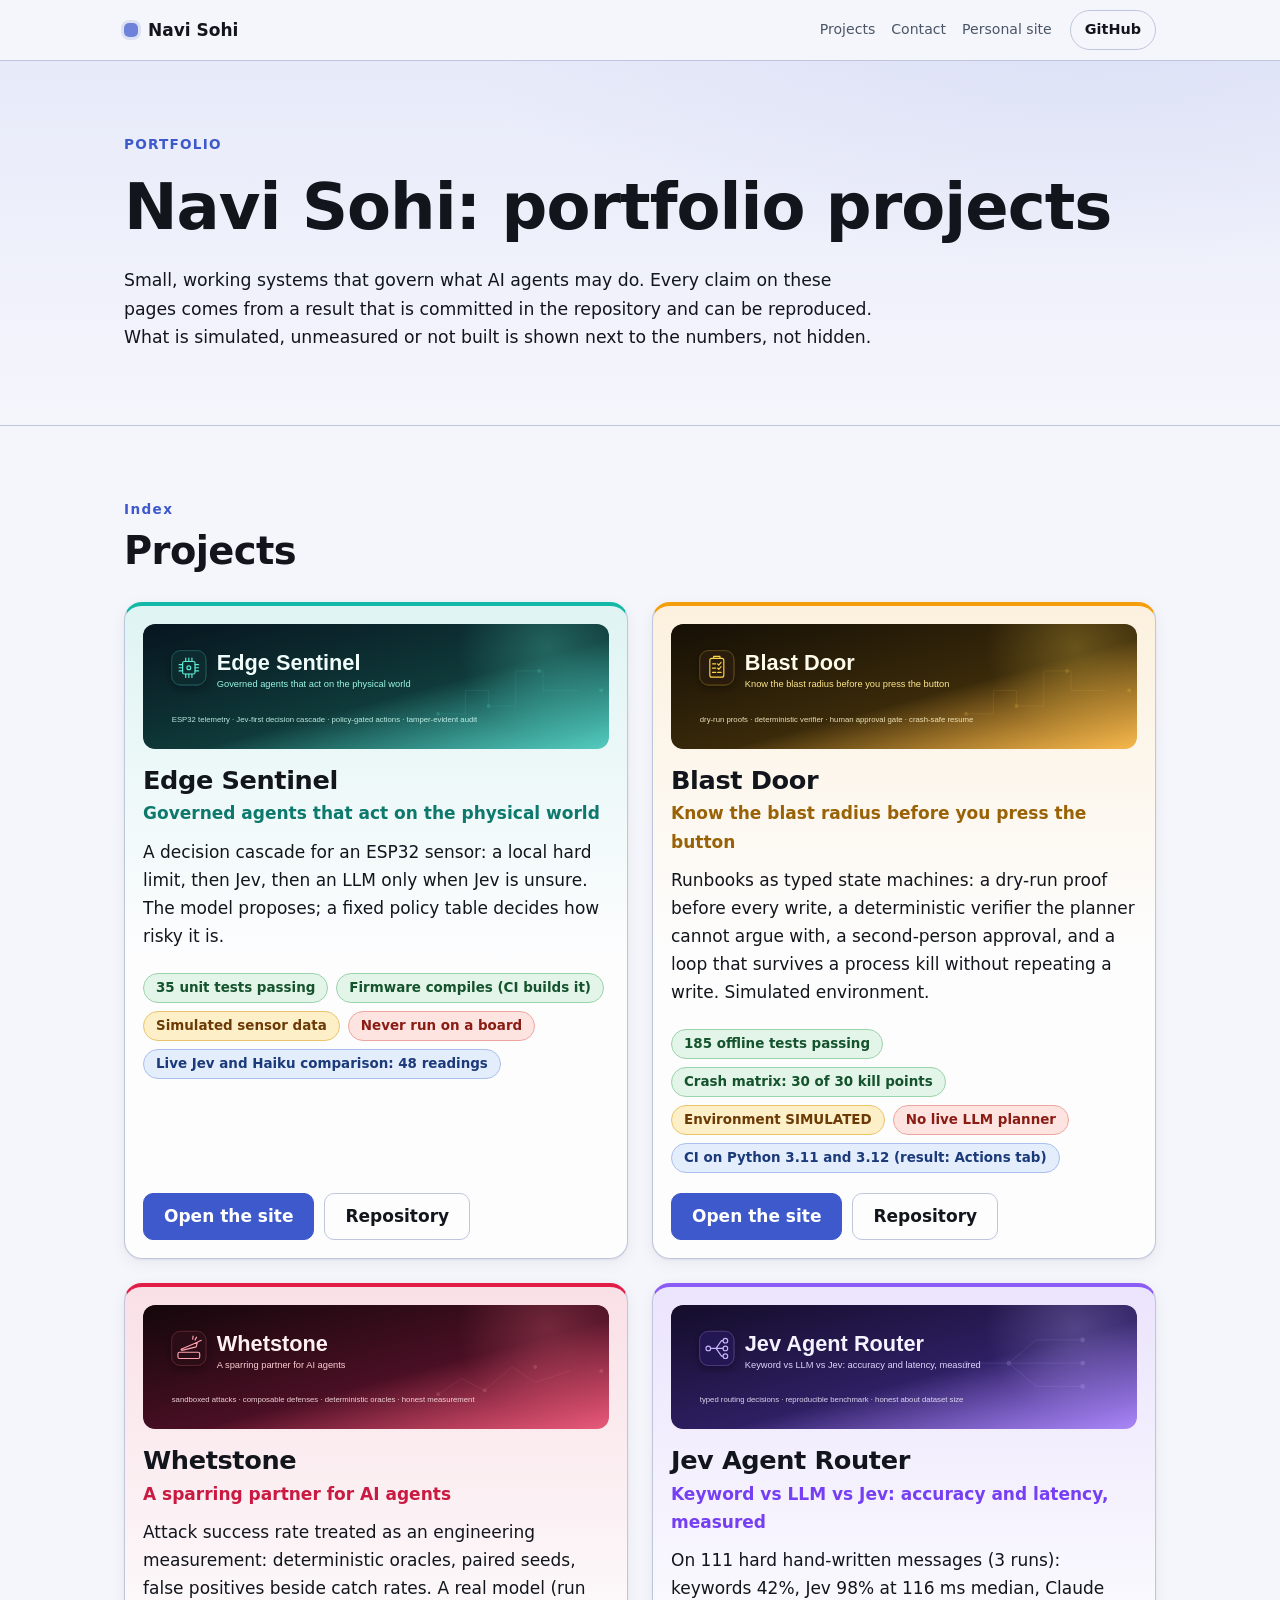
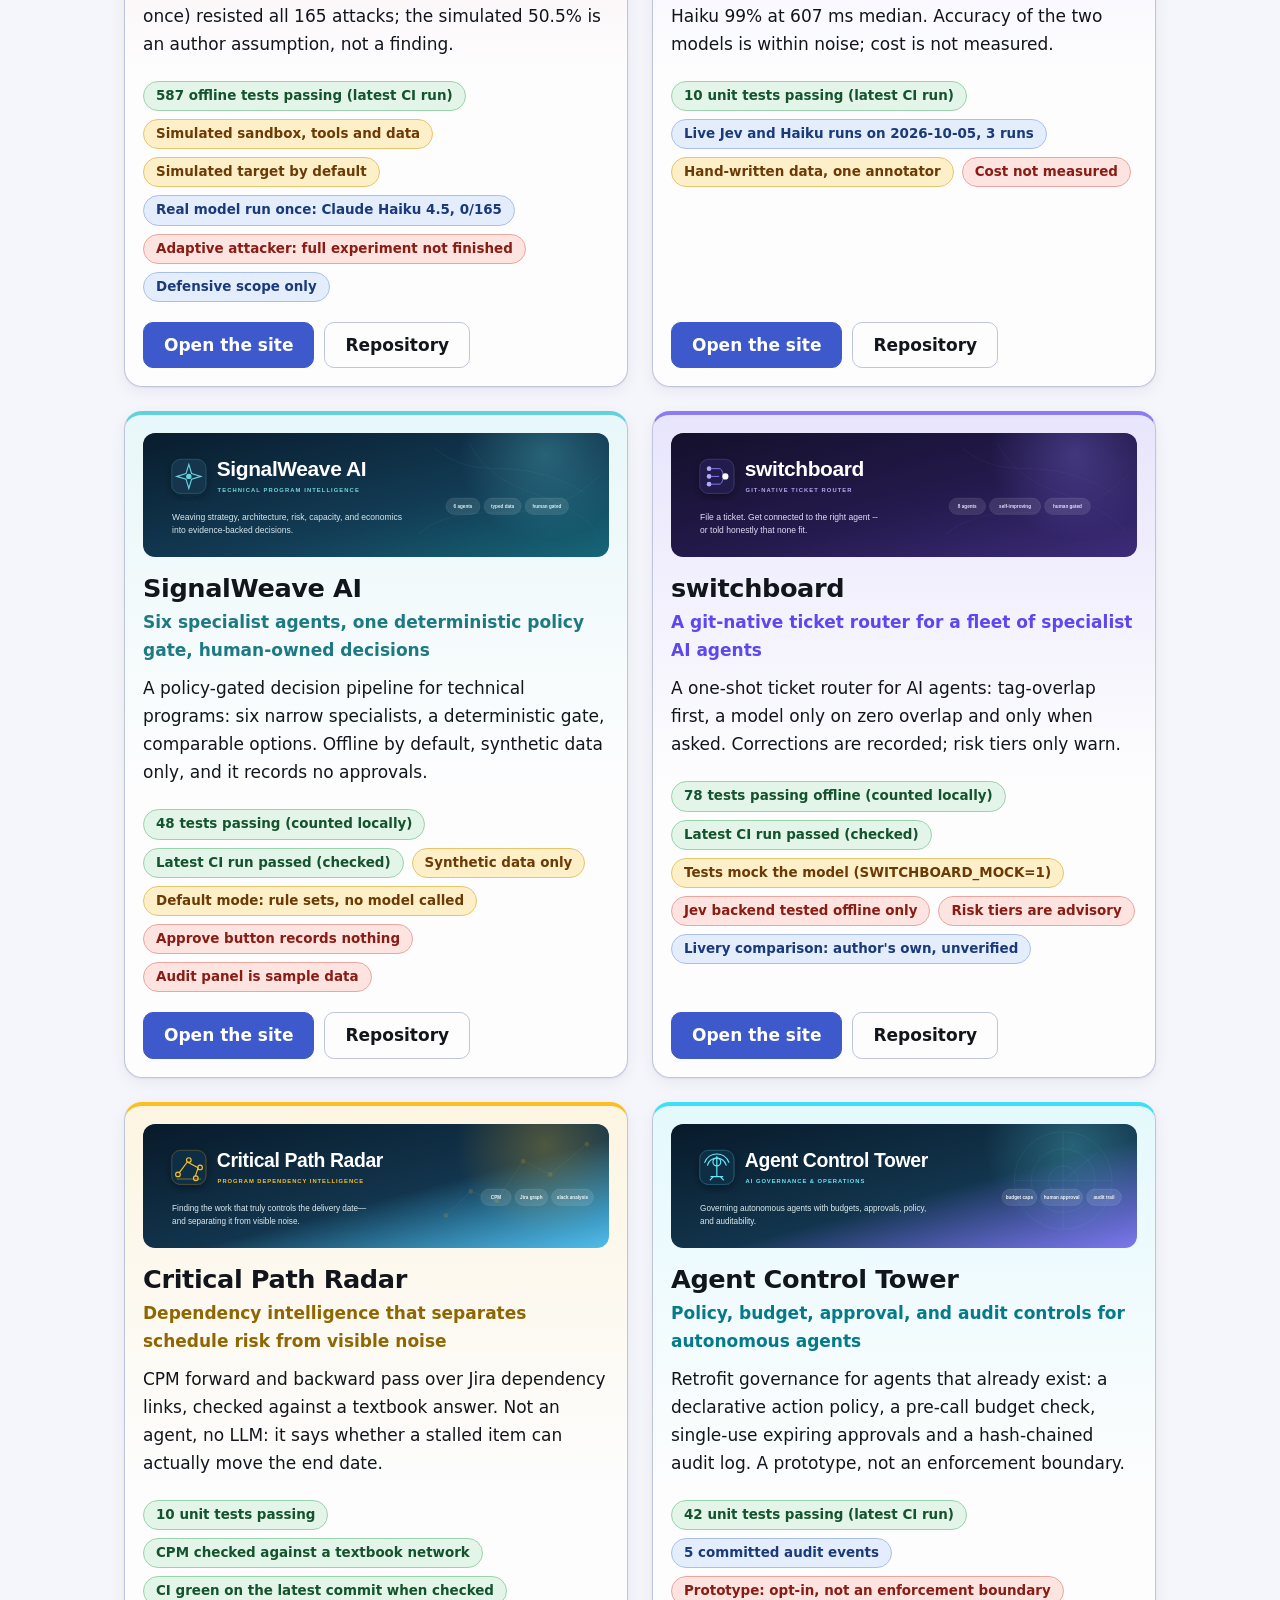
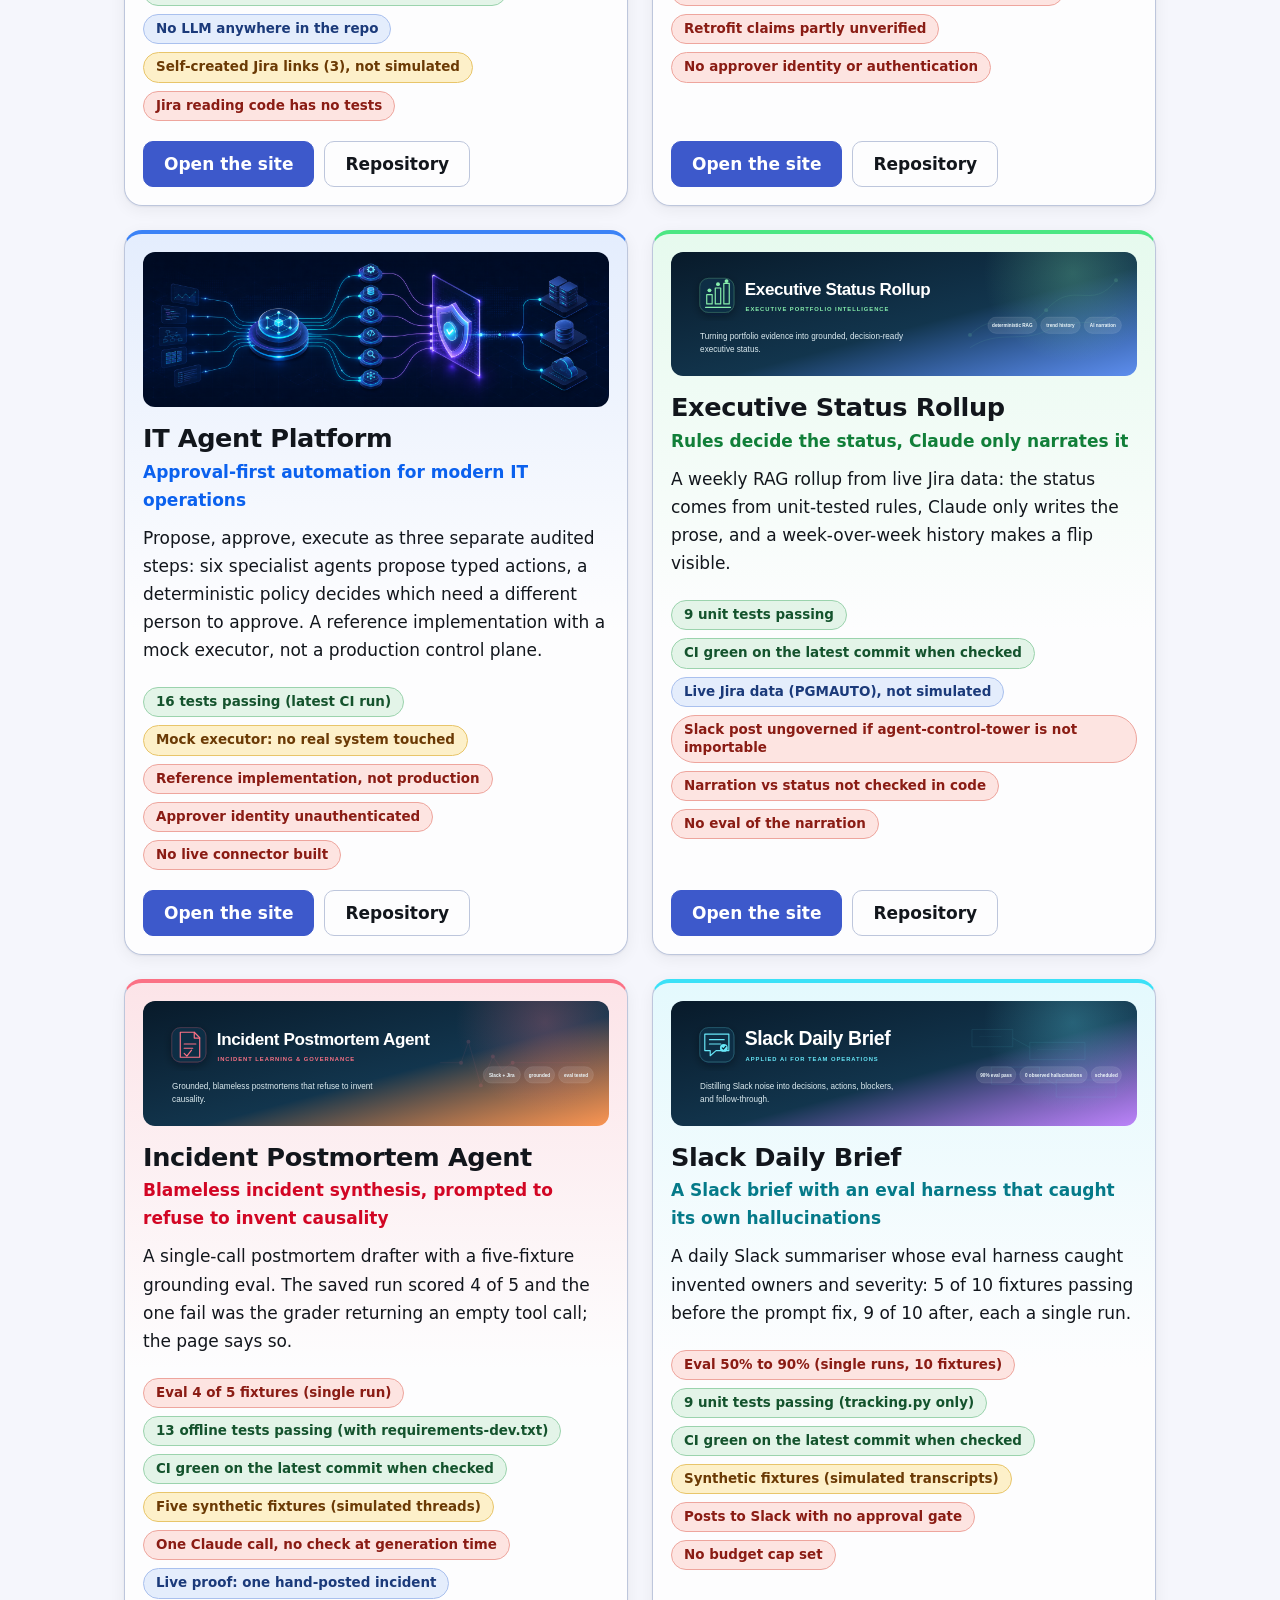
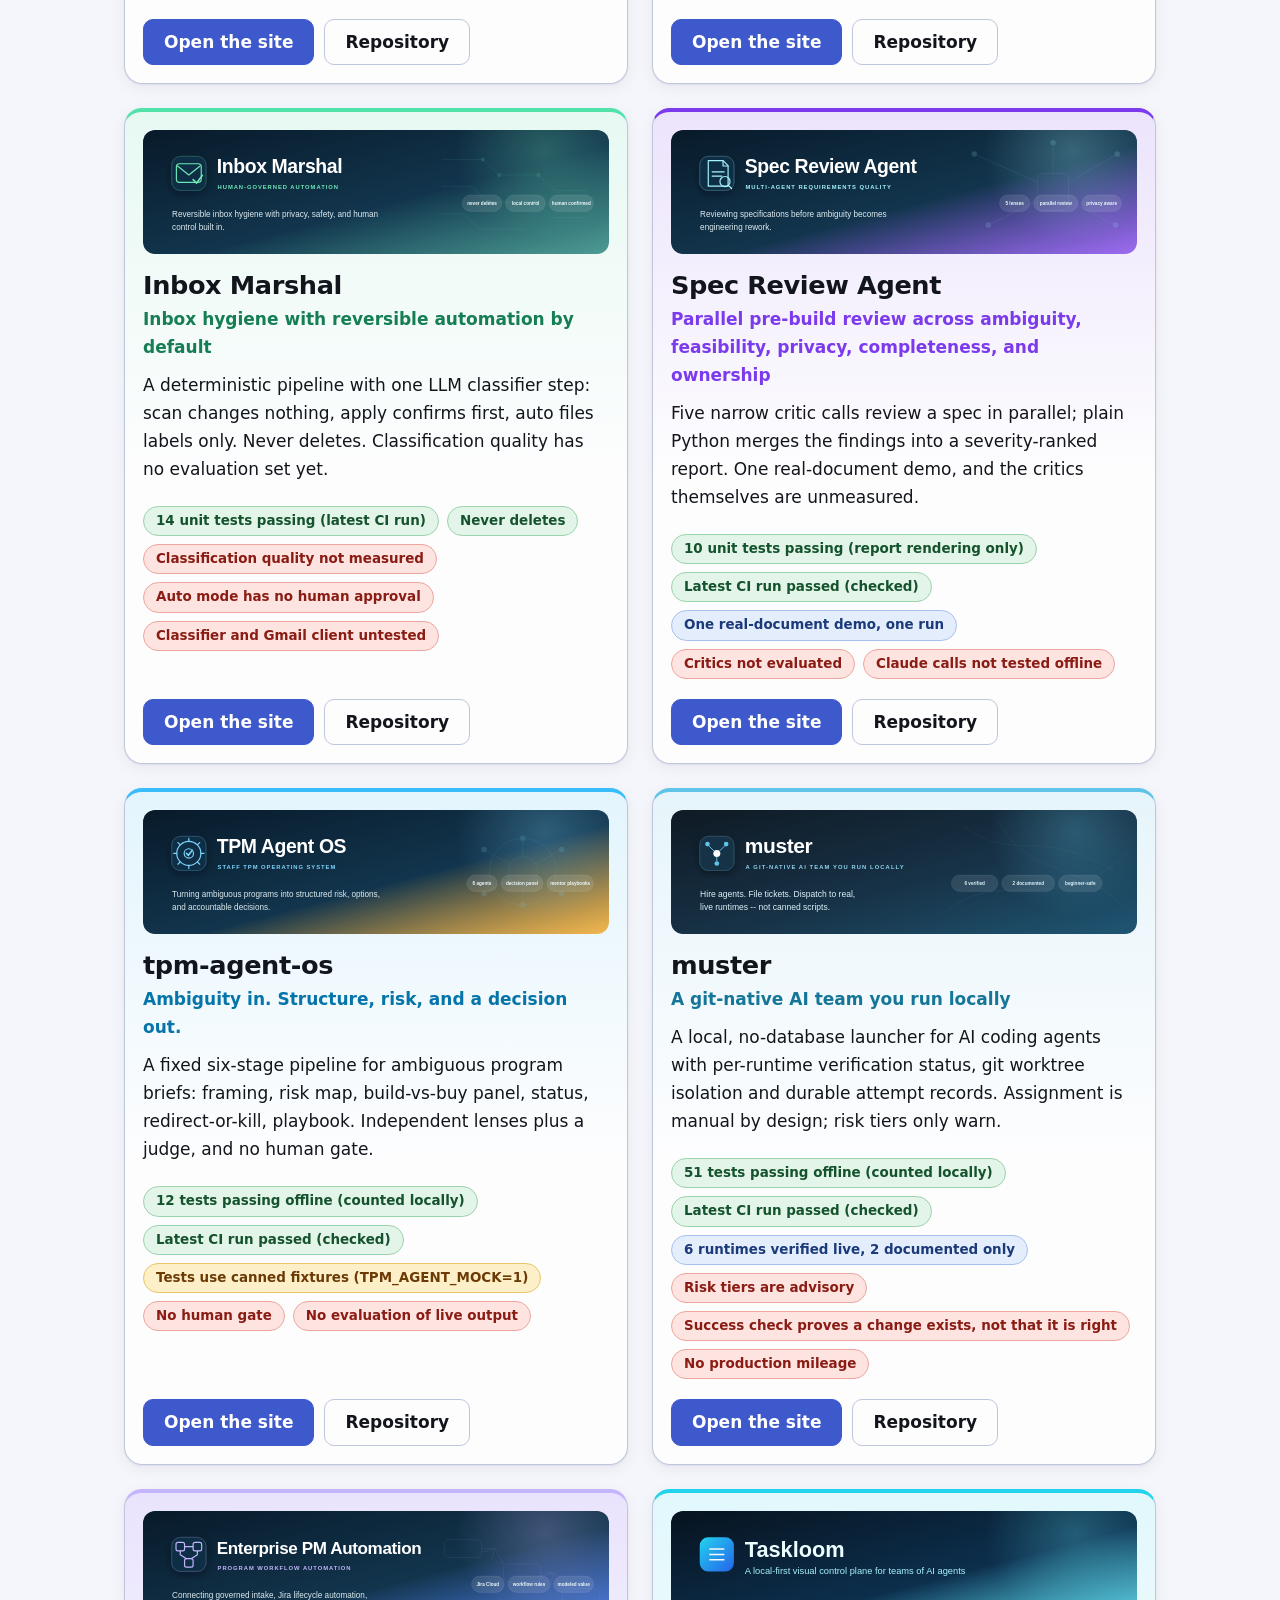
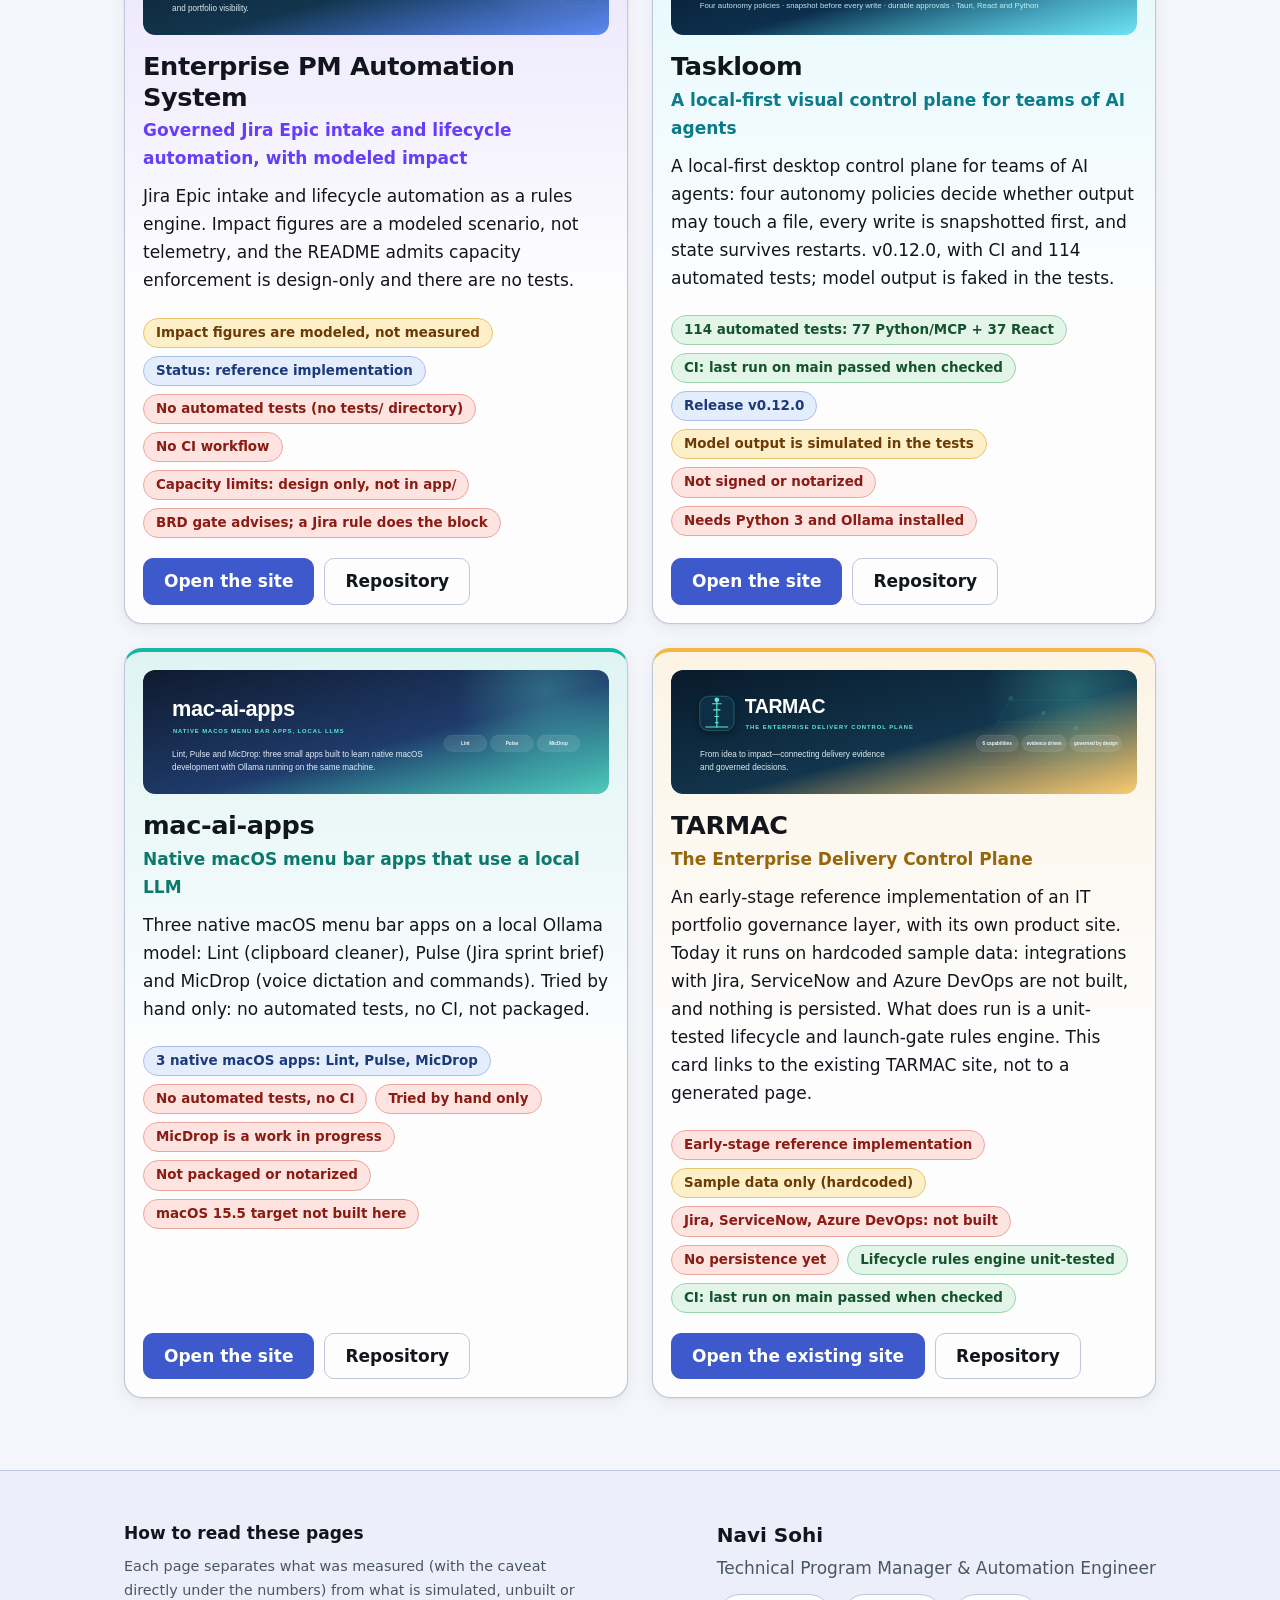
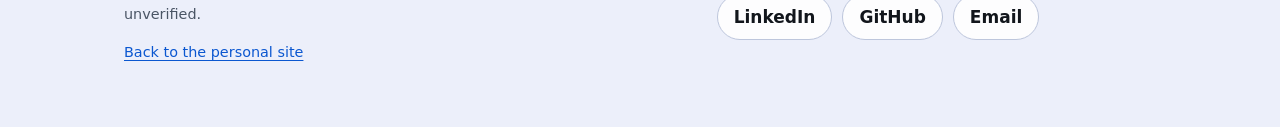
==== commit 10878792: "Projects hub: soft tinted light theme Co-Authored-By: Claude Sonnet 5.5 <noreply@anthropic.com>" ====
--- a/projects/index.html
+++ b/projects/index.html
@@ -8,7 +8,7 @@
 <meta name="description" content="Small, working systems that govern what AI agents may do. Every claim on these pages comes from a result that is committed in the repository and can be reproduced. What is simulated, unmeasured or not built is shown next to the numbers, not hidden.">
 <style>/* Shared design system. Per-project accent variables are injected after this file. */
 :root{
-  --bg:#ffffff; --surface:#f5f7fa; --surface-2:#eceff4; --text:#12161c; --muted:#4a5565;
+  --bg:#f4f6fc; --surface:#eaeefa; --surface-2:#dfe5f6; --card:#ffffff; --hero:#e4e9f8; --text:#12161c; --muted:#4a5565;
   --border:#d5dbe3; --link:#0b57d0;
   --ok-bg:#e3f4e8; --ok-fg:#14532d; --ok-bd:#9bd3ad;
   --sim-bg:#fdf0c9; --sim-fg:#6b3a05; --sim-bd:#e8c56a;
@@ -22,7 +22,7 @@
 }
 @media (prefers-color-scheme:dark){
   :root{
-    --bg:#0d1117; --surface:#161b22; --surface-2:#1e252e; --text:#e8ecf2; --muted:#a3adbb;
+    --bg:#0d1117; --surface:#161b22; --surface-2:#1e252e; --card:#161b22; --hero:#1a2030; --text:#e8ecf2; --muted:#a3adbb;
     --border:#2c3541; --link:#8ab4ff;
     --ok-bg:#12301f; --ok-fg:#8be0a6; --ok-bd:#235a37;
     --sim-bg:#3a2a0a; --sim-fg:#fcd34d; --sim-bd:#6b4d12;
@@ -66,7 +66,7 @@
 .btn-small:hover{background:var(--surface-2)}
 
 /* Hero */
-.hero{padding:72px 0 56px;background:radial-gradient(900px 340px at 85% -10%,var(--accent-soft),transparent 70%),var(--bg);border-bottom:1px solid var(--border)}
+.hero{padding:72px 0 56px;background:radial-gradient(900px 340px at 85% -10%,var(--accent-soft),transparent 70%),linear-gradient(180deg,var(--hero),var(--bg));border-bottom:1px solid var(--border)}
 .kicker{color:var(--accent-ink);font-weight:700;font-size:.85rem;letter-spacing:.09em;text-transform:uppercase;margin-bottom:14px}
 .hero h1{font-size:clamp(2.4rem,6vw,4rem);font-weight:800}
 .tagline{font-size:clamp(1.25rem,2.6vw,1.7rem);color:var(--muted);margin:12px 0 22px;font-weight:500;line-height:1.35}
@@ -93,8 +93,8 @@
 .more{margin-top:20px}
 .cards{list-style:none;margin:28px 0 0;padding:0;display:grid;gap:16px}
 .cards-3{grid-template-columns:repeat(auto-fill,minmax(min(100%,300px),1fr))}
-.cards li{background:var(--bg);border:1px solid var(--border);border-radius:var(--radius);padding:20px 22px;border-top:3px solid var(--accent)}
-.section.alt .cards li{background:var(--bg)}
+.cards li{background:var(--card);box-shadow:var(--shadow);border:1px solid var(--border);border-radius:var(--radius);padding:20px 22px;border-top:3px solid var(--accent)}
+.section.alt .cards li{background:var(--card)}
 .cards h3{font-size:1.06rem;margin-bottom:8px}
 .cards p{margin:0;color:var(--muted);font-size:.97rem}
 .related .rel-name{font-weight:700;font-size:1.05rem;display:inline-block;margin-bottom:6px;overflow-wrap:anywhere}
@@ -103,7 +103,7 @@
 .diagram{margin:28px 0;background:#f8fafc;border:1px solid var(--border);border-radius:var(--radius);padding:8px;box-shadow:var(--shadow)}
 .diagram img{border-radius:10px;width:100%}
 .diagram figcaption{color:#475569;font-size:.9rem;padding:10px 12px 6px}
-.stepper{background:var(--bg);border:1px solid var(--border);border-radius:var(--radius);padding:20px}
+.stepper{box-shadow:var(--shadow);background:var(--card);border:1px solid var(--border);border-radius:var(--radius);padding:20px}
 .stepper-hint{color:var(--muted);font-size:.85rem;font-weight:600;margin-bottom:12px;text-transform:uppercase;letter-spacing:.08em}
 .tabs{display:flex;flex-wrap:wrap;gap:8px;margin-bottom:18px}
 .tabs button{font:inherit;font-size:.92rem;font-weight:600;display:inline-flex;align-items:center;gap:8px;padding:8px 14px 8px 8px;border-radius:999px;border:1.5px solid var(--border);background:var(--surface);color:var(--text);cursor:pointer;text-align:left}
@@ -124,7 +124,7 @@
 .result{margin:36px 0 0;padding:0}
 .result figcaption{font-size:1.2rem;font-weight:700;margin-bottom:8px}
 .tbl-context{color:var(--muted);max-width:860px;font-size:.97rem}
-.tbl-scroll{overflow-x:auto;border:1px solid var(--border);border-radius:var(--radius) var(--radius) 0 0;background:var(--bg)}
+.tbl-scroll{overflow-x:auto;border:1px solid var(--border);border-radius:var(--radius) var(--radius) 0 0;background:var(--card)}
 table{border-collapse:collapse;width:100%;font-size:.95rem}
 th,td{text-align:left;padding:11px 16px;border-bottom:1px solid var(--border);vertical-align:top}
 thead th{background:var(--surface-2);font-size:.82rem;text-transform:uppercase;letter-spacing:.05em;color:var(--muted);white-space:nowrap}
@@ -142,7 +142,7 @@
 .pattern{background:var(--accent-soft);border-left:4px solid var(--accent);padding:14px 18px;border-radius:0 10px 10px 0;font-weight:600;max-width:860px}
 .pattern span{display:block;font-size:.75rem;letter-spacing:.1em;text-transform:uppercase;color:var(--accent-ink);margin-bottom:2px}
 .flow{list-style:none;counter-reset:f;margin:28px 0 0;padding:0;display:grid;gap:10px;grid-template-columns:repeat(auto-fill,minmax(min(100%,240px),1fr))}
-.flow li{counter-increment:f;position:relative;background:var(--bg);border:1px solid var(--border);border-radius:12px;padding:14px 16px 14px 52px;min-height:72px}
+.flow li{box-shadow:var(--shadow);counter-increment:f;position:relative;background:var(--card);border:1px solid var(--border);border-radius:12px;padding:14px 16px 14px 52px;min-height:72px}
 .flow li::before{content:counter(f);position:absolute;left:14px;top:14px;width:26px;height:26px;border-radius:50%;background:var(--accent-fill);color:var(--on-accent);display:grid;place-items:center;font-weight:700;font-size:.85rem}
 .flow-label{display:block;font-weight:700}
 .flow-detail{display:block;color:var(--muted);font-size:.9rem;line-height:1.45;margin-top:2px}
@@ -153,7 +153,7 @@
 .section.nb .eyebrow{color:var(--sim-fg)}
 .section.nb h2,.section.nb .lede{color:var(--text)}
 .nb-list{list-style:none;margin:28px 0 0;padding:0;display:grid;gap:14px;grid-template-columns:repeat(auto-fill,minmax(min(100%,320px),1fr))}
-.nb-list li{background:var(--bg);border:1.5px dashed var(--sim-bd);border-radius:var(--radius);padding:18px 20px}
+.nb-list li{background:var(--card);border:1.5px dashed var(--sim-bd);border-radius:var(--radius);padding:18px 20px}
 .nb-list h3{font-size:1.02rem;margin:8px 0}
 .nb-list p{margin:0;color:var(--muted);font-size:.95rem}
 .status{display:inline-block;font-size:.72rem;font-weight:800;letter-spacing:.09em;text-transform:uppercase;padding:2px 9px;border-radius:6px;border:1.5px solid}
@@ -180,12 +180,12 @@
 .contact-name{font-size:1.25rem;font-weight:750;margin:0}
 .contact-role{color:var(--muted);margin:2px 0 12px}
 .contact-links{list-style:none;padding:0;margin:0;display:flex;gap:10px;flex-wrap:wrap}
-.contact-links a{display:inline-block;padding:8px 16px;border-radius:999px;border:1.5px solid var(--border);color:var(--text);font-weight:600;text-decoration:none;background:var(--bg)}
+.contact-links a{display:inline-block;padding:8px 16px;border-radius:999px;border:1.5px solid var(--border);color:var(--text);font-weight:600;text-decoration:none;background:var(--card)}
 .contact-links a:hover{border-color:var(--accent-ink)}
 
 /* Hub */
 .hub-grid{list-style:none;margin:28px 0 0;padding:0;display:grid;gap:24px;grid-template-columns:repeat(auto-fill,minmax(min(100%,440px),1fr))}
-.hub-card{background:var(--bg);border:1px solid var(--border);border-radius:18px;padding:18px;box-shadow:var(--shadow);display:flex;flex-direction:column;border-top:4px solid var(--accent)}
+.hub-card{background:linear-gradient(180deg,var(--wash,var(--card)),var(--card) 55%);border:1px solid var(--border);border-radius:18px;padding:18px;box-shadow:var(--shadow);display:flex;flex-direction:column;border-top:4px solid var(--accent)}
 .hub-card img{border-radius:12px;margin-bottom:16px}
 .hub-card h2{font-size:1.6rem;margin:0 0 4px}
 .hub-card h2 a{color:var(--text);text-decoration:none}
@@ -217,12 +217,12 @@
   html{scroll-behavior:auto}
   *{transition:none!important;animation:none!important}
 }
-@media print{.site-header,.skip{display:none}}
+@media print{.site-header,.skip{display:none}body,.hero,.section,.section.alt,.site-footer{background:#fff!important}}
 thead code{text-transform:none;background:none;padding:0;letter-spacing:0}
 .diagram-scroll{border-radius:10px}
 .scroll-hint{display:none;color:var(--muted);font-size:.85rem;margin:-14px 0 20px}
 .hero h1+.summary{margin-top:20px}
-.card[data-slug="edge-sentinel"]{--accent:#14b8a6;--accent-ink:#0e7c70;}@media (prefers-color-scheme:dark){.card[data-slug="edge-sentinel"]{--accent-ink:#14b8a6;}}.card[data-slug="blast-door"]{--accent:#f59e0b;--accent-ink:#9e6506;}@media (prefers-color-scheme:dark){.card[data-slug="blast-door"]{--accent-ink:#f59e0b;}}.card[data-slug="agent-whetstone"]{--accent:#e11d48;--accent-ink:#dc1c47;}@media (prefers-color-scheme:dark){.card[data-slug="agent-whetstone"]{--accent-ink:#e8496c;}}.card[data-slug="jev-agent-router"]{--accent:#8b5cf6;--accent-ink:#814ef5;}@media (prefers-color-scheme:dark){.card[data-slug="jev-agent-router"]{--accent-ink:#9266f7;}}.card[data-slug="signalweave-ai"]{--accent:#63d1dc;--accent-ink:#1d7a83;}@media (prefers-color-scheme:dark){.card[data-slug="signalweave-ai"]{--accent-ink:#63d1dc;}}.card[data-slug="switchboard"]{--accent:#8b7bf5;--accent-ink:#6a55f2;}@media (prefers-color-scheme:dark){.card[data-slug="switchboard"]{--accent-ink:#8b7bf5;}}.card[data-slug="critical-path-radar"]{--accent:#fbbf24;--accent-ink:#936a03;}@media (prefers-color-scheme:dark){.card[data-slug="critical-path-radar"]{--accent-ink:#fbbf24;}}.card[data-slug="agent-control-tower"]{--accent:#67e8f9;--accent-ink:#057a89;}@media (prefers-color-scheme:dark){.card[data-slug="agent-control-tower"]{--accent-ink:#67e8f9;}}.card[data-slug="it-agent-platform"]{--accent:#3b82f6;--accent-ink:#0f66f4;}@media (prefers-color-scheme:dark){.card[data-slug="it-agent-platform"]{--accent-ink:#3b82f6;}}.card[data-slug="exec-status-rollup"]{--accent:#86efac;--accent-ink:#11833b;}@media (prefers-color-scheme:dark){.card[data-slug="exec-status-rollup"]{--accent-ink:#86efac;}}.card[data-slug="incident-postmortem-agent"]{--accent:#fb7185;--accent-ink:#e10626;}@media (prefers-color-scheme:dark){.card[data-slug="incident-postmortem-agent"]{--accent-ink:#fb7185;}}.card[data-slug="slack-daily-brief"]{--accent:#67e8f9;--accent-ink:#057a89;}@media (prefers-color-scheme:dark){.card[data-slug="slack-daily-brief"]{--accent-ink:#67e8f9;}}.card[data-slug="inbox-marshal"]{--accent:#6ee7b7;--accent-ink:#157e54;}@media (prefers-color-scheme:dark){.card[data-slug="inbox-marshal"]{--accent-ink:#6ee7b7;}}.card[data-slug="spec-review-agent"]{--accent:#7c3aed;--accent-ink:#7c3aed;}@media (prefers-color-scheme:dark){.card[data-slug="spec-review-agent"]{--accent-ink:#9b69f1;}}.card[data-slug="tpm-agent-os"]{--accent:#7dd3fc;--accent-ink:#0477ae;}@media (prefers-color-scheme:dark){.card[data-slug="tpm-agent-os"]{--accent-ink:#7dd3fc;}}.card[data-slug="muster"]{--accent:#5fc4e8;--accent-ink:#17799d;}@media (prefers-color-scheme:dark){.card[data-slug="muster"]{--accent-ink:#5fc4e8;}}.card[data-slug="pm-automation-system"]{--accent:#c4b5fd;--accent-ink:#7552fa;}@media (prefers-color-scheme:dark){.card[data-slug="pm-automation-system"]{--accent-ink:#c4b5fd;}}.card[data-slug="taskloom"]{--accent:#22d3ee;--accent-ink:#0b7a8b;}@media (prefers-color-scheme:dark){.card[data-slug="taskloom"]{--accent-ink:#22d3ee;}}.card[data-slug="mac-ai-apps"]{--accent:#14b8a6;--accent-ink:#0e7c70;}@media (prefers-color-scheme:dark){.card[data-slug="mac-ai-apps"]{--accent-ink:#14b8a6;}}.card[data-slug="tarmac"]{--accent:#f5b942;--accent-ink:#966608;}@media (prefers-color-scheme:dark){.card[data-slug="tarmac"]{--accent-ink:#f5b942;}}</style>
+:root{--bg:#f5f6fc;--surface:#eceffa;--surface-2:#e3e7f7;--card:#fdfdfe;--hero:#e7eaf9;--border:#bdc6dc;--accent:#6d82d8;--accent-ink:#3d59cb;--accent-fill:#3d59cb;--on-accent:#ffffff;--accent-soft:#dde1f6;}@media (prefers-color-scheme:dark){:root{--bg:#131824;--surface:#161c2b;--surface-2:#192033;--card:#1b212e;--hero:#1a2135;--border:#333e56;--accent:#6d82d8;--accent-ink:#8597de;--accent-fill:#6d82d8;--on-accent:#0b0f14;--accent-soft:#1e253d;}}.card[data-slug="edge-sentinel"]{--accent:#14b8a6;--accent-ink:#0d786c;--card:#fdfdfe;--wash:#dff4f3;}@media (prefers-color-scheme:dark){.card[data-slug="edge-sentinel"]{--accent:#14b8a6;--accent-ink:#14b8a6;--card:#1a202b;--wash:#19353c;}}.card[data-slug="blast-door"]{--accent:#f59e0b;--accent-ink:#996206;--card:#fdfdfe;--wash:#fcf1de;}@media (prefers-color-scheme:dark){.card[data-slug="blast-door"]{--accent:#f59e0b;--accent-ink:#f59e0b;--card:#1a202b;--wash:#393227;}}.card[data-slug="agent-whetstone"]{--accent:#e11d48;--accent-ink:#ca1a41;--card:#fdfdfe;--wash:#f9e0e6;}@media (prefers-color-scheme:dark){.card[data-slug="agent-whetstone"]{--accent:#e11d48;--accent-ink:#eb607e;--card:#1a202b;--wash:#36202f;}}.card[data-slug="jev-agent-router"]{--accent:#8b5cf6;--accent-ink:#763ff4;--card:#fdfdfe;--wash:#ebe4fd;}@media (prefers-color-scheme:dark){.card[data-slug="jev-agent-router"]{--accent:#8b5cf6;--accent-ink:#a079f8;--card:#1a202b;--wash:#272447;}}.card[data-slug="signalweave-ai"]{--accent:#63d1dc;--accent-ink:#1d7a83;--card:#fdfdfe;--wash:#e8f7f9;}@media (prefers-color-scheme:dark){.card[data-slug="signalweave-ai"]{--accent:#63d1dc;--accent-ink:#63d1dc;--card:#1a202b;--wash:#233844;}}.card[data-slug="switchboard"]{--accent:#8b7bf5;--accent-ink:#5d47f1;--card:#fdfdfe;--wash:#e8e5fc;}@media (prefers-color-scheme:dark){.card[data-slug="switchboard"]{--accent:#8b7bf5;--accent-ink:#9384f6;--card:#1a202b;--wash:#232547;}}.card[data-slug="critical-path-radar"]{--accent:#fbbf24;--accent-ink:#8e6703;--card:#fdfdfe;--wash:#fdf5e2;}@media (prefers-color-scheme:dark){.card[data-slug="critical-path-radar"]{--accent:#fbbf24;--accent-ink:#fbbf24;--card:#1a202b;--wash:#39362a;}}.card[data-slug="agent-control-tower"]{--accent:#3be1f7;--accent-ink:#057a89;--card:#fdfdfe;--wash:#e4f9fd;}@media (prefers-color-scheme:dark){.card[data-slug="agent-control-tower"]{--accent:#67e8f9;--accent-ink:#67e8f9;--card:#1a202b;--wash:#1f3b48;}}.card[data-slug="it-agent-platform"]{--accent:#3b82f6;--accent-ink:#0b61ee;--card:#fdfdfe;--wash:#e4edfd;}@media (prefers-color-scheme:dark){.card[data-slug="it-agent-platform"]{--accent:#3b82f6;--accent-ink:#5895f7;--card:#1a202b;--wash:#1f2e47;}}.card[data-slug="exec-status-rollup"]{--accent:#4be783;--accent-ink:#117f39;--card:#fdfdfe;--wash:#e6faee;}@media (prefers-color-scheme:dark){.card[data-slug="exec-status-rollup"]{--accent:#86efac;--accent-ink:#86efac;--card:#1a202b;--wash:#213c37;}}.card[data-slug="incident-postmortem-agent"]{--accent:#fb7185;--accent-ink:#d20624;--card:#fdfdfe;--wash:#fce4e8;}@media (prefers-color-scheme:dark){.card[data-slug="incident-postmortem-agent"]{--accent:#fb7185;--accent-ink:#fb7185;--card:#1a202b;--wash:#392431;}}.card[data-slug="slack-daily-brief"]{--accent:#3be1f7;--accent-ink:#057a89;--card:#fdfdfe;--wash:#e4f9fd;}@media (prefers-color-scheme:dark){.card[data-slug="slack-daily-brief"]{--accent:#67e8f9;--accent-ink:#67e8f9;--card:#1a202b;--wash:#1f3b48;}}.card[data-slug="inbox-marshal"]{--accent:#50e2a8;--accent-ink:#157e54;--card:#fdfdfe;--wash:#e7f9f3;}@media (prefers-color-scheme:dark){.card[data-slug="inbox-marshal"]{--accent:#6ee7b7;--accent-ink:#6ee7b7;--card:#1a202b;--wash:#223b3c;}}.card[data-slug="spec-review-agent"]{--accent:#7c3aed;--accent-ink:#7c3aed;--card:#fdfdfe;--wash:#ece4fc;}@media (prefers-color-scheme:dark){.card[data-slug="spec-review-agent"]{--accent:#7c3aed;--accent-ink:#a477f3;--card:#1a202b;--wash:#282446;}}.card[data-slug="tpm-agent-os"]{--accent:#38bcfa;--accent-ink:#0474a9;--card:#fdfdfe;--wash:#e3f5fd;}@media (prefers-color-scheme:dark){.card[data-slug="tpm-agent-os"]{--accent:#7dd3fc;--accent-ink:#7dd3fc;--card:#1a202b;--wash:#1e3648;}}.card[data-slug="muster"]{--accent:#5fc4e8;--accent-ink:#167698;--card:#fdfdfe;--wash:#e6f5fb;}@media (prefers-color-scheme:dark){.card[data-slug="muster"]{--accent:#5fc4e8;--accent-ink:#5fc4e8;--card:#1a202b;--wash:#213645;}}.card[data-slug="pm-automation-system"]{--accent:#c4b5fd;--accent-ink:#653efa;--card:#fdfdfe;--wash:#e9e3fd;}@media (prefers-color-scheme:dark){.card[data-slug="pm-automation-system"]{--accent:#c4b5fd;--accent-ink:#c4b5fd;--card:#1a202b;--wash:#242348;}}.card[data-slug="taskloom"]{--accent:#22d3ee;--accent-ink:#0b7a8b;--card:#fdfdfe;--wash:#e1f8fc;}@media (prefers-color-scheme:dark){.card[data-slug="taskloom"]{--accent:#22d3ee;--accent-ink:#22d3ee;--card:#1a202b;--wash:#1b3946;}}.card[data-slug="mac-ai-apps"]{--accent:#14b8a6;--accent-ink:#0d786c;--card:#fdfdfe;--wash:#dff4f3;}@media (prefers-color-scheme:dark){.card[data-slug="mac-ai-apps"]{--accent:#14b8a6;--accent-ink:#14b8a6;--card:#1a202b;--wash:#19353c;}}.card[data-slug="tarmac"]{--accent:#f5b942;--accent-ink:#966608;--card:#fdfdfe;--wash:#fcf4e5;}@media (prefers-color-scheme:dark){.card[data-slug="tarmac"]{--accent:#f5b942;--accent-ink:#f5b942;--card:#1a202b;--wash:#39352e;}}</style>
 </head>
 <body>
 <a class="skip" href="#main">Skip to content</a><header class="site-header"><div class="wrap bar"><a class="brand" href="index.html"><span class="brand-dot" aria-hidden="true"></span>Navi Sohi</a><nav aria-label="Sections"><a href="#projects">Projects</a><a href="#contact">Contact</a><a href="https://plainjane20.github.io/" rel="noopener noreferrer" target="_blank">Personal site</a></nav><a class="btn-small" href="https://github.com/PlainJane20" rel="noopener noreferrer" target="_blank">GitHub</a></div></header><main id="main"><section class="hero" aria-labelledby="hero-h"><div class="wrap"><p class="kicker">Portfolio</p><h1 id="hero-h">Navi Sohi: portfolio projects</h1><p class="summary">Small, working systems that govern what AI agents may do. Every claim on these pages comes from a result that is committed in the repository and can be reproduced. What is simulated, unmeasured or not built is shown next to the numbers, not hidden.</p></div></section><section id="projects" class="section" aria-labelledby="projects-h"><div class="wrap"><p class="eyebrow"><span>Index</span></p><h2 id="projects-h">Projects</h2><ul class="hub-grid"><li class="card hub-card" data-slug="edge-sentinel"><img src="assets/edge-sentinel/banner.svg" alt="" width="1200" height="320" loading="lazy"><h2><a href="https://plainjane20.github.io/edge-sentinel/" rel="noopener noreferrer" target="_blank">Edge Sentinel</a></h2><p class="tagline-sm">Governed agents that act on the physical world</p><p>A decision cascade for an ESP32 sensor: a local hard limit, then Jev, then an LLM only when Jev is unsure. The model proposes; a fixed policy table decides how risky it is.</p><ul class="chips" aria-label="Status of Edge Sentinel"><li class="chip chip-ok">35 unit tests passing</li><li class="chip chip-ok">Firmware compiles (CI builds it)</li><li class="chip chip-sim">Simulated sensor data</li><li class="chip chip-warn">Never run on a board</li><li class="chip chip-info">Live Jev and Haiku comparison: 48 readings</li></ul><p class="card-links"><a class="btn btn-primary" href="https://plainjane20.github.io/edge-sentinel/" rel="noopener noreferrer" target="_blank">Open the site</a><a class="btn btn-ghost" href="https://github.com/PlainJane20/edge-sentinel" rel="noopener noreferrer" target="_blank">Repository</a></p></li><li class="card hub-card" data-slug="blast-door"><img src="assets/blast-door/banner.svg" alt="" width="1200" height="320" loading="lazy"><h2><a href="https://plainjane20.github.io/blast-door/" rel="noopener noreferrer" target="_blank">Blast Door</a></h2><p class="tagline-sm">Know the blast radius before you press the button</p><p>Runbooks as typed state machines: a dry-run proof before every write, a deterministic verifier the planner cannot argue with, a second-person approval, and a loop that survives a process kill without repeating a write. Simulated environment.</p><ul class="chips" aria-label="Status of Blast Door"><li class="chip chip-ok">185 offline tests passing</li><li class="chip chip-ok">Crash matrix: 30 of 30 kill points</li><li class="chip chip-sim">Environment SIMULATED</li><li class="chip chip-warn">No live LLM planner</li><li class="chip chip-info">CI on Python 3.11 and 3.12 (result: Actions tab)</li></ul><p class="card-links"><a class="btn btn-primary" href="https://plainjane20.github.io/blast-door/" rel="noopener noreferrer" target="_blank">Open the site</a><a class="btn btn-ghost" href="https://github.com/PlainJane20/blast-door" rel="noopener noreferrer" target="_blank">Repository</a></p></li><li class="card hub-card" data-slug="agent-whetstone"><img src="assets/agent-whetstone/banner.svg" alt="" width="1200" height="320" loading="lazy"><h2><a href="https://plainjane20.github.io/agent-whetstone/" rel="noopener noreferrer" target="_blank">Whetstone</a></h2><p class="tagline-sm">A sparring partner for AI agents</p><p>Attack success rate treated as an engineering measurement: deterministic oracles, paired seeds, false positives beside catch rates. A real model (run once) resisted all 165 attacks; the simulated 50.5% is an author assumption, not a finding.</p><ul class="chips" aria-label="Status of Whetstone"><li class="chip chip-ok">587 offline tests passing (latest CI run)</li><li class="chip chip-sim">Simulated sandbox, tools and data</li><li class="chip chip-sim">Simulated target by default</li><li class="chip chip-info">Real model run once: Claude Haiku 4.5, 0/165</li><li class="chip chip-warn">Adaptive attacker: full experiment not finished</li><li class="chip chip-info">Defensive scope only</li></ul><p class="card-links"><a class="btn btn-primary" href="https://plainjane20.github.io/agent-whetstone/" rel="noopener noreferrer" target="_blank">Open the site</a><a class="btn btn-ghost" href="https://github.com/PlainJane20/agent-whetstone" rel="noopener noreferrer" target="_blank">Repository</a></p></li><li class="card hub-card" data-slug="jev-agent-router"><img src="assets/jev-agent-router/banner.svg" alt="" width="1200" height="320" loading="lazy"><h2><a href="https://plainjane20.github.io/jev-agent-router/" rel="noopener noreferrer" target="_blank">Jev Agent Router</a></h2><p class="tagline-sm">Keyword vs LLM vs Jev: accuracy and latency, measured</p><p>On 111 hard hand-written messages (3 runs): keywords 42%, Jev 98% at 116 ms median, Claude Haiku 99% at 607 ms median. Accuracy of the two models is within noise; cost is not measured.</p><ul class="chips" aria-label="Status of Jev Agent Router"><li class="chip chip-ok">10 unit tests passing (latest CI run)</li><li class="chip chip-info">Live Jev and Haiku runs on 2026-10-05, 3 runs</li><li class="chip chip-sim">Hand-written data, one annotator</li><li class="chip chip-warn">Cost not measured</li></ul><p class="card-links"><a class="btn btn-primary" href="https://plainjane20.github.io/jev-agent-router/" rel="noopener noreferrer" target="_blank">Open the site</a><a class="btn btn-ghost" href="https://github.com/PlainJane20/jev-agent-router" rel="noopener noreferrer" target="_blank">Repository</a></p></li><li class="card hub-card" data-slug="signalweave-ai"><img src="assets/signalweave-ai/banner.svg" alt="" width="1200" height="320" loading="lazy"><h2><a href="https://plainjane20.github.io/signalweave-ai/" rel="noopener noreferrer" target="_blank">SignalWeave AI</a></h2><p class="tagline-sm">Six specialist agents, one deterministic policy gate, human-owned decisions</p><p>A policy-gated decision pipeline for technical programs: six narrow specialists, a deterministic gate, comparable options. Offline by default, synthetic data only, and it records no approvals.</p><ul class="chips" aria-label="Status of SignalWeave AI"><li class="chip chip-ok">48 tests passing (counted locally)</li><li class="chip chip-ok">Latest CI run passed (checked)</li><li class="chip chip-sim">Synthetic data only</li><li class="chip chip-sim">Default mode: rule sets, no model called</li><li class="chip chip-warn">Approve button records nothing</li><li class="chip chip-warn">Audit panel is sample data</li></ul><p class="card-links"><a class="btn btn-primary" href="https://plainjane20.github.io/signalweave-ai/" rel="noopener noreferrer" target="_blank">Open the site</a><a class="btn btn-ghost" href="https://github.com/PlainJane20/signalweave-ai" rel="noopener noreferrer" target="_blank">Repository</a></p></li><li class="card hub-card" data-slug="switchboard"><img src="assets/switchboard/banner.svg" alt="" width="1200" height="320" loading="lazy"><h2><a href="https://plainjane20.github.io/switchboard/" rel="noopener noreferrer" target="_blank">switchboard</a></h2><p class="tagline-sm">A git-native ticket router for a fleet of specialist AI agents</p><p>A one-shot ticket router for AI agents: tag-overlap first, a model only on zero overlap and only when asked. Corrections are recorded; risk tiers only warn.</p><ul class="chips" aria-label="Status of switchboard"><li class="chip chip-ok">78 tests passing offline (counted locally)</li><li class="chip chip-ok">Latest CI run passed (checked)</li><li class="chip chip-sim">Tests mock the model (SWITCHBOARD_MOCK=1)</li><li class="chip chip-warn">Jev backend tested offline only</li><li class="chip chip-warn">Risk tiers are advisory</li><li class="chip chip-info">Livery comparison: author&#x27;s own, unverified</li></ul><p class="card-links"><a class="btn btn-primary" href="https://plainjane20.github.io/switchboard/" rel="noopener noreferrer" target="_blank">Open the site</a><a class="btn btn-ghost" href="https://github.com/PlainJane20/switchboard" rel="noopener noreferrer" target="_blank">Repository</a></p></li><li class="card hub-card" data-slug="critical-path-radar"><img src="assets/critical-path-radar/banner.svg" alt="" width="1200" height="320" loading="lazy"><h2><a href="https://plainjane20.github.io/critical-path-radar/" rel="noopener noreferrer" target="_blank">Critical Path Radar</a></h2><p class="tagline-sm">Dependency intelligence that separates schedule risk from visible noise</p><p>CPM forward and backward pass over Jira dependency links, checked against a textbook answer. Not an agent, no LLM: it says whether a stalled item can actually move the end date.</p><ul class="chips" aria-label="Status of Critical Path Radar"><li class="chip chip-ok">10 unit tests passing</li><li class="chip chip-ok">CPM checked against a textbook network</li><li class="chip chip-ok">CI green on the latest commit when checked</li><li class="chip chip-info">No LLM anywhere in the repo</li><li class="chip chip-sim">Self-created Jira links (3), not simulated</li><li class="chip chip-warn">Jira reading code has no tests</li></ul><p class="card-links"><a class="btn btn-primary" href="https://plainjane20.github.io/critical-path-radar/" rel="noopener noreferrer" target="_blank">Open the site</a><a class="btn btn-ghost" href="https://github.com/PlainJane20/critical-path-radar" rel="noopener noreferrer" target="_blank">Repository</a></p></li><li class="card hub-card" data-slug="agent-control-tower"><img src="assets/agent-control-tower/banner.svg" alt="" width="1200" height="320" loading="lazy"><h2><a href="https://plainjane20.github.io/agent-control-tower/" rel="noopener noreferrer" target="_blank">Agent Control Tower</a></h2><p class="tagline-sm">Policy, budget, approval, and audit controls for autonomous agents</p><p>Retrofit governance for agents that already exist: a declarative action policy, a pre-call budget check, single-use expiring approvals and a hash-chained audit log. A prototype, not an enforcement boundary.</p><ul class="chips" aria-label="Status of Agent Control Tower"><li class="chip chip-ok">42 unit tests passing (latest CI run)</li><li class="chip chip-info">5 committed audit events</li><li class="chip chip-warn">Prototype: opt-in, not an enforcement boundary</li><li class="chip chip-warn">Retrofit claims partly unverified</li><li class="chip chip-warn">No approver identity or authentication</li></ul><p class="card-links"><a class="btn btn-primary" href="https://plainjane20.github.io/agent-control-tower/" rel="noopener noreferrer" target="_blank">Open the site</a><a class="btn btn-ghost" href="https://github.com/PlainJane20/agent-control-tower" rel="noopener noreferrer" target="_blank">Repository</a></p></li><li class="card hub-card" data-slug="it-agent-platform"><img src="assets/it-agent-platform/banner.png" alt="" width="1200" height="320" loading="lazy"><h2><a href="https://plainjane20.github.io/it-agent-platform/" rel="noopener noreferrer" target="_blank">IT Agent Platform</a></h2><p class="tagline-sm">Approval-first automation for modern IT operations</p><p>Propose, approve, execute as three separate audited steps: six specialist agents propose typed actions, a deterministic policy decides which need a different person to approve. A reference implementation with a mock executor, not a production control plane.</p><ul class="chips" aria-label="Status of IT Agent Platform"><li class="chip chip-ok">16 tests passing (latest CI run)</li><li class="chip chip-sim">Mock executor: no real system touched</li><li class="chip chip-warn">Reference implementation, not production</li><li class="chip chip-warn">Approver identity unauthenticated</li><li class="chip chip-warn">No live connector built</li></ul><p class="card-links"><a class="btn btn-primary" href="https://plainjane20.github.io/it-agent-platform/" rel="noopener noreferrer" target="_blank">Open the site</a><a class="btn btn-ghost" href="https://github.com/PlainJane20/it-agent-platform" rel="noopener noreferrer" target="_blank">Repository</a></p></li><li class="card hub-card" data-slug="exec-status-rollup"><img src="assets/exec-status-rollup/banner.svg" alt="" width="1200" height="320" loading="lazy"><h2><a href="https://plainjane20.github.io/exec-status-rollup/" rel="noopener noreferrer" target="_blank">Executive Status Rollup</a></h2><p class="tagline-sm">Rules decide the status, Claude only narrates it</p><p>A weekly RAG rollup from live Jira data: the status comes from unit-tested rules, Claude only writes the prose, and a week-over-week history makes a flip visible.</p><ul class="chips" aria-label="Status of Executive Status Rollup"><li class="chip chip-ok">9 unit tests passing</li><li class="chip chip-ok">CI green on the latest commit when checked</li><li class="chip chip-info">Live Jira data (PGMAUTO), not simulated</li><li class="chip chip-warn">Slack post ungoverned if agent-control-tower is not importable</li><li class="chip chip-warn">Narration vs status not checked in code</li><li class="chip chip-warn">No eval of the narration</li></ul><p class="card-links"><a class="btn btn-primary" href="https://plainjane20.github.io/exec-status-rollup/" rel="noopener noreferrer" target="_blank">Open the site</a><a class="btn btn-ghost" href="https://github.com/PlainJane20/exec-status-rollup" rel="noopener noreferrer" target="_blank">Repository</a></p></li><li class="card hub-card" data-slug="incident-postmortem-agent"><img src="assets/incident-postmortem-agent/banner.svg" alt="" width="1200" height="320" loading="lazy"><h2><a href="https://plainjane20.github.io/incident-postmortem-agent/" rel="noopener noreferrer" target="_blank">Incident Postmortem Agent</a></h2><p class="tagline-sm">Blameless incident synthesis, prompted to refuse to invent causality</p><p>A single-call postmortem drafter with a five-fixture grounding eval. The saved run scored 4 of 5 and the one fail was the grader returning an empty tool call; the page says so.</p><ul class="chips" aria-label="Status of Incident Postmortem Agent"><li class="chip chip-warn">Eval 4 of 5 fixtures (single run)</li><li class="chip chip-ok">13 offline tests passing (with requirements-dev.txt)</li><li class="chip chip-ok">CI green on the latest commit when checked</li><li class="chip chip-sim">Five synthetic fixtures (simulated threads)</li><li class="chip chip-warn">One Claude call, no check at generation time</li><li class="chip chip-info">Live proof: one hand-posted incident</li></ul><p class="card-links"><a class="btn btn-primary" href="https://plainjane20.github.io/incident-postmortem-agent/" rel="noopener noreferrer" target="_blank">Open the site</a><a class="btn btn-ghost" href="https://github.com/PlainJane20/incident-postmortem-agent" rel="noopener noreferrer" target="_blank">Repository</a></p></li><li class="card hub-card" data-slug="slack-daily-brief"><img src="assets/slack-daily-brief/banner.svg" alt="" width="1200" height="320" loading="lazy"><h2><a href="https://plainjane20.github.io/slack-daily-brief/" rel="noopener noreferrer" target="_blank">Slack Daily Brief</a></h2><p class="tagline-sm">A Slack brief with an eval harness that caught its own hallucinations</p><p>A daily Slack summariser whose eval harness caught invented owners and severity: 5 of 10 fixtures passing before the prompt fix, 9 of 10 after, each a single run.</p><ul class="chips" aria-label="Status of Slack Daily Brief"><li class="chip chip-warn">Eval 50% to 90% (single runs, 10 fixtures)</li><li class="chip chip-ok">9 unit tests passing (tracking.py only)</li><li class="chip chip-ok">CI green on the latest commit when checked</li><li class="chip chip-sim">Synthetic fixtures (simulated transcripts)</li><li class="chip chip-warn">Posts to Slack with no approval gate</li><li class="chip chip-warn">No budget cap set</li></ul><p class="card-links"><a class="btn btn-primary" href="https://plainjane20.github.io/slack-daily-brief/" rel="noopener noreferrer" target="_blank">Open the site</a><a class="btn btn-ghost" href="https://github.com/PlainJane20/slack-daily-brief" rel="noopener noreferrer" target="_blank">Repository</a></p></li><li class="card hub-card" data-slug="inbox-marshal"><img src="assets/inbox-marshal/banner.svg" alt="" width="1200" height="320" loading="lazy"><h2><a href="https://plainjane20.github.io/inbox-marshal/" rel="noopener noreferrer" target="_blank">Inbox Marshal</a></h2><p class="tagline-sm">Inbox hygiene with reversible automation by default</p><p>A deterministic pipeline with one LLM classifier step: scan changes nothing, apply confirms first, auto files labels only. Never deletes. Classification quality has no evaluation set yet.</p><ul class="chips" aria-label="Status of Inbox Marshal"><li class="chip chip-ok">14 unit tests passing (latest CI run)</li><li class="chip chip-ok">Never deletes</li><li class="chip chip-warn">Classification quality not measured</li><li class="chip chip-warn">Auto mode has no human approval</li><li class="chip chip-warn">Classifier and Gmail client untested</li></ul><p class="card-links"><a class="btn btn-primary" href="https://plainjane20.github.io/inbox-marshal/" rel="noopener noreferrer" target="_blank">Open the site</a><a class="btn btn-ghost" href="https://github.com/PlainJane20/inbox-marshal" rel="noopener noreferrer" target="_blank">Repository</a></p></li><li class="card hub-card" data-slug="spec-review-agent"><img src="assets/spec-review-agent/banner.svg" alt="" width="1200" height="320" loading="lazy"><h2><a href="https://plainjane20.github.io/spec-review-agent/" rel="noopener noreferrer" target="_blank">Spec Review Agent</a></h2><p class="tagline-sm">Parallel pre-build review across ambiguity, feasibility, privacy, completeness, and ownership</p><p>Five narrow critic calls review a spec in parallel; plain Python merges the findings into a severity-ranked report. One real-document demo, and the critics themselves are unmeasured.</p><ul class="chips" aria-label="Status of Spec Review Agent"><li class="chip chip-ok">10 unit tests passing (report rendering only)</li><li class="chip chip-ok">Latest CI run passed (checked)</li><li class="chip chip-info">One real-document demo, one run</li><li class="chip chip-warn">Critics not evaluated</li><li class="chip chip-warn">Claude calls not tested offline</li></ul><p class="card-links"><a class="btn btn-primary" href="https://plainjane20.github.io/spec-review-agent/" rel="noopener noreferrer" target="_blank">Open the site</a><a class="btn btn-ghost" href="https://github.com/PlainJane20/spec-review-agent" rel="noopener noreferrer" target="_blank">Repository</a></p></li><li class="card hub-card" data-slug="tpm-agent-os"><img src="assets/tpm-agent-os/banner.svg" alt="" width="1200" height="320" loading="lazy"><h2><a href="https://plainjane20.github.io/tpm-agent-os/" rel="noopener noreferrer" target="_blank">tpm-agent-os</a></h2><p class="tagline-sm">Ambiguity in. Structure, risk, and a decision out.</p><p>A fixed six-stage pipeline for ambiguous program briefs: framing, risk map, build-vs-buy panel, status, redirect-or-kill, playbook. Independent lenses plus a judge, and no human gate.</p><ul class="chips" aria-label="Status of tpm-agent-os"><li class="chip chip-ok">12 tests passing offline (counted locally)</li><li class="chip chip-ok">Latest CI run passed (checked)</li><li class="chip chip-sim">Tests use canned fixtures (TPM_AGENT_MOCK=1)</li><li class="chip chip-warn">No human gate</li><li class="chip chip-warn">No evaluation of live output</li></ul><p class="card-links"><a class="btn btn-primary" href="https://plainjane20.github.io/tpm-agent-os/" rel="noopener noreferrer" target="_blank">Open the site</a><a class="btn btn-ghost" href="https://github.com/PlainJane20/tpm-agent-os" rel="noopener noreferrer" target="_blank">Repository</a></p></li><li class="card hub-card" data-slug="muster"><img src="assets/muster/banner.svg" alt="" width="1200" height="320" loading="lazy"><h2><a href="https://plainjane20.github.io/muster/" rel="noopener noreferrer" target="_blank">muster</a></h2><p class="tagline-sm">A git-native AI team you run locally</p><p>A local, no-database launcher for AI coding agents with per-runtime verification status, git worktree isolation and durable attempt records. Assignment is manual by design; risk tiers only warn.</p><ul class="chips" aria-label="Status of muster"><li class="chip chip-ok">51 tests passing offline (counted locally)</li><li class="chip chip-ok">Latest CI run passed (checked)</li><li class="chip chip-info">6 runtimes verified live, 2 documented only</li><li class="chip chip-warn">Risk tiers are advisory</li><li class="chip chip-warn">Success check proves a change exists, not that it is right</li><li class="chip chip-warn">No production mileage</li></ul><p class="card-links"><a class="btn btn-primary" href="https://plainjane20.github.io/muster/" rel="noopener noreferrer" target="_blank">Open the site</a><a class="btn btn-ghost" href="https://github.com/PlainJane20/muster" rel="noopener noreferrer" target="_blank">Repository</a></p></li><li class="card hub-card" data-slug="pm-automation-system"><img src="assets/pm-automation-system/banner.svg" alt="" width="1200" height="320" loading="lazy"><h2><a href="https://plainjane20.github.io/pm-automation-system/" rel="noopener noreferrer" target="_blank">Enterprise PM Automation System</a></h2><p class="tagline-sm">Governed Jira Epic intake and lifecycle automation, with modeled impact</p><p>Jira Epic intake and lifecycle automation as a rules engine. Impact figures are a modeled scenario, not telemetry, and the README admits capacity enforcement is design-only and there are no tests.</p><ul class="chips" aria-label="Status of Enterprise PM Automation System"><li class="chip chip-sim">Impact figures are modeled, not measured</li><li class="chip chip-info">Status: reference implementation</li><li class="chip chip-warn">No automated tests (no tests/ directory)</li><li class="chip chip-warn">No CI workflow</li><li class="chip chip-warn">Capacity limits: design only, not in app/</li><li class="chip chip-warn">BRD gate advises; a Jira rule does the block</li></ul><p class="card-links"><a class="btn btn-primary" href="https://plainjane20.github.io/pm-automation-system/" rel="noopener noreferrer" target="_blank">Open the site</a><a class="btn btn-ghost" href="https://github.com/PlainJane20/pm-automation-system" rel="noopener noreferrer" target="_blank">Repository</a></p></li><li class="card hub-card" data-slug="taskloom"><img src="assets/taskloom/banner.svg" alt="" width="1200" height="320" loading="lazy"><h2><a href="https://plainjane20.github.io/taskloom/" rel="noopener noreferrer" target="_blank">Taskloom</a></h2><p class="tagline-sm">A local-first visual control plane for teams of AI agents</p><p>A local-first desktop control plane for teams of AI agents: four autonomy policies decide whether output may touch a file, every write is snapshotted first, and state survives restarts. v0.12.0, with CI and 114 automated tests; model output is faked in the tests.</p><ul class="chips" aria-label="Status of Taskloom"><li class="chip chip-ok">114 automated tests: 77 Python/MCP + 37 React</li><li class="chip chip-ok">CI: last run on main passed when checked</li><li class="chip chip-info">Release v0.12.0</li><li class="chip chip-sim">Model output is simulated in the tests</li><li class="chip chip-warn">Not signed or notarized</li><li class="chip chip-warn">Needs Python 3 and Ollama installed</li></ul><p class="card-links"><a class="btn btn-primary" href="https://plainjane20.github.io/taskloom/" rel="noopener noreferrer" target="_blank">Open the site</a><a class="btn btn-ghost" href="https://github.com/PlainJane20/taskloom" rel="noopener noreferrer" target="_blank">Repository</a></p></li><li class="card hub-card" data-slug="mac-ai-apps"><img src="assets/mac-ai-apps/banner.svg" alt="" width="1200" height="320" loading="lazy"><h2><a href="https://plainjane20.github.io/mac-ai-apps/" rel="noopener noreferrer" target="_blank">mac-ai-apps</a></h2><p class="tagline-sm">Native macOS menu bar apps that use a local LLM</p><p>Three native macOS menu bar apps on a local Ollama model: Lint (clipboard cleaner), Pulse (Jira sprint brief) and MicDrop (voice dictation and commands). Tried by hand only: no automated tests, no CI, not packaged.</p><ul class="chips" aria-label="Status of mac-ai-apps"><li class="chip chip-info">3 native macOS apps: Lint, Pulse, MicDrop</li><li class="chip chip-warn">No automated tests, no CI</li><li class="chip chip-warn">Tried by hand only</li><li class="chip chip-warn">MicDrop is a work in progress</li><li class="chip chip-warn">Not packaged or notarized</li><li class="chip chip-warn">macOS 15.5 target not built here</li></ul><p class="card-links"><a class="btn btn-primary" href="https://plainjane20.github.io/mac-ai-apps/" rel="noopener noreferrer" target="_blank">Open the site</a><a class="btn btn-ghost" href="https://github.com/PlainJane20/mac-ai-apps" rel="noopener noreferrer" target="_blank">Repository</a></p></li><li class="card hub-card" data-slug="tarmac"><img src="assets/tarmac/banner.svg" alt="" width="1200" height="320" loading="lazy"><h2><a href="https://plainjane20.github.io/tarmac/" rel="noopener noreferrer" target="_blank">TARMAC</a></h2><p class="tagline-sm">The Enterprise Delivery Control Plane</p><p>An early-stage reference implementation of an IT portfolio governance layer, with its own product site. Today it runs on hardcoded sample data: integrations with Jira, ServiceNow and Azure DevOps are not built, and nothing is persisted. What does run is a unit-tested lifecycle and launch-gate rules engine. This card links to the existing TARMAC site, not to a generated page.</p><ul class="chips" aria-label="Status of TARMAC"><li class="chip chip-warn">Early-stage reference implementation</li><li class="chip chip-sim">Sample data only (hardcoded)</li><li class="chip chip-warn">Jira, ServiceNow, Azure DevOps: not built</li><li class="chip chip-warn">No persistence yet</li><li class="chip chip-ok">Lifecycle rules engine unit-tested</li><li class="chip chip-ok">CI: last run on main passed when checked</li></ul><p class="card-links"><a class="btn btn-primary" href="https://plainjane20.github.io/tarmac/" rel="noopener noreferrer" target="_blank">Open the existing site</a><a class="btn btn-ghost" href="https://github.com/PlainJane20/tarmac" rel="noopener noreferrer" target="_blank">Repository</a></p></li></ul></div></section></main><footer class="site-footer"><div class="wrap foot"><div><p class="foot-title">How to read these pages</p><p class="foot-note">Each page separates what was measured (with the caveat directly under the numbers) from what is simulated, unbuilt or unverified.</p><p class="foot-note"><a href="https://plainjane20.github.io/" rel="noopener noreferrer" target="_blank">Back to the personal site</a></p></div><div class="contact" id="contact"><p class="contact-name">Navi Sohi</p><p class="contact-role">Technical Program Manager &amp; Automation Engineer</p><ul class="contact-links"><li><a href="https://www.linkedin.com/in/navisohi/" rel="noopener noreferrer" target="_blank">LinkedIn</a></li><li><a href="https://github.com/PlainJane20" rel="noopener noreferrer" target="_blank">GitHub</a></li><li><a href="mailto:nks.ai.dev@gmail.com">Email</a></li></ul></div></div></footer>
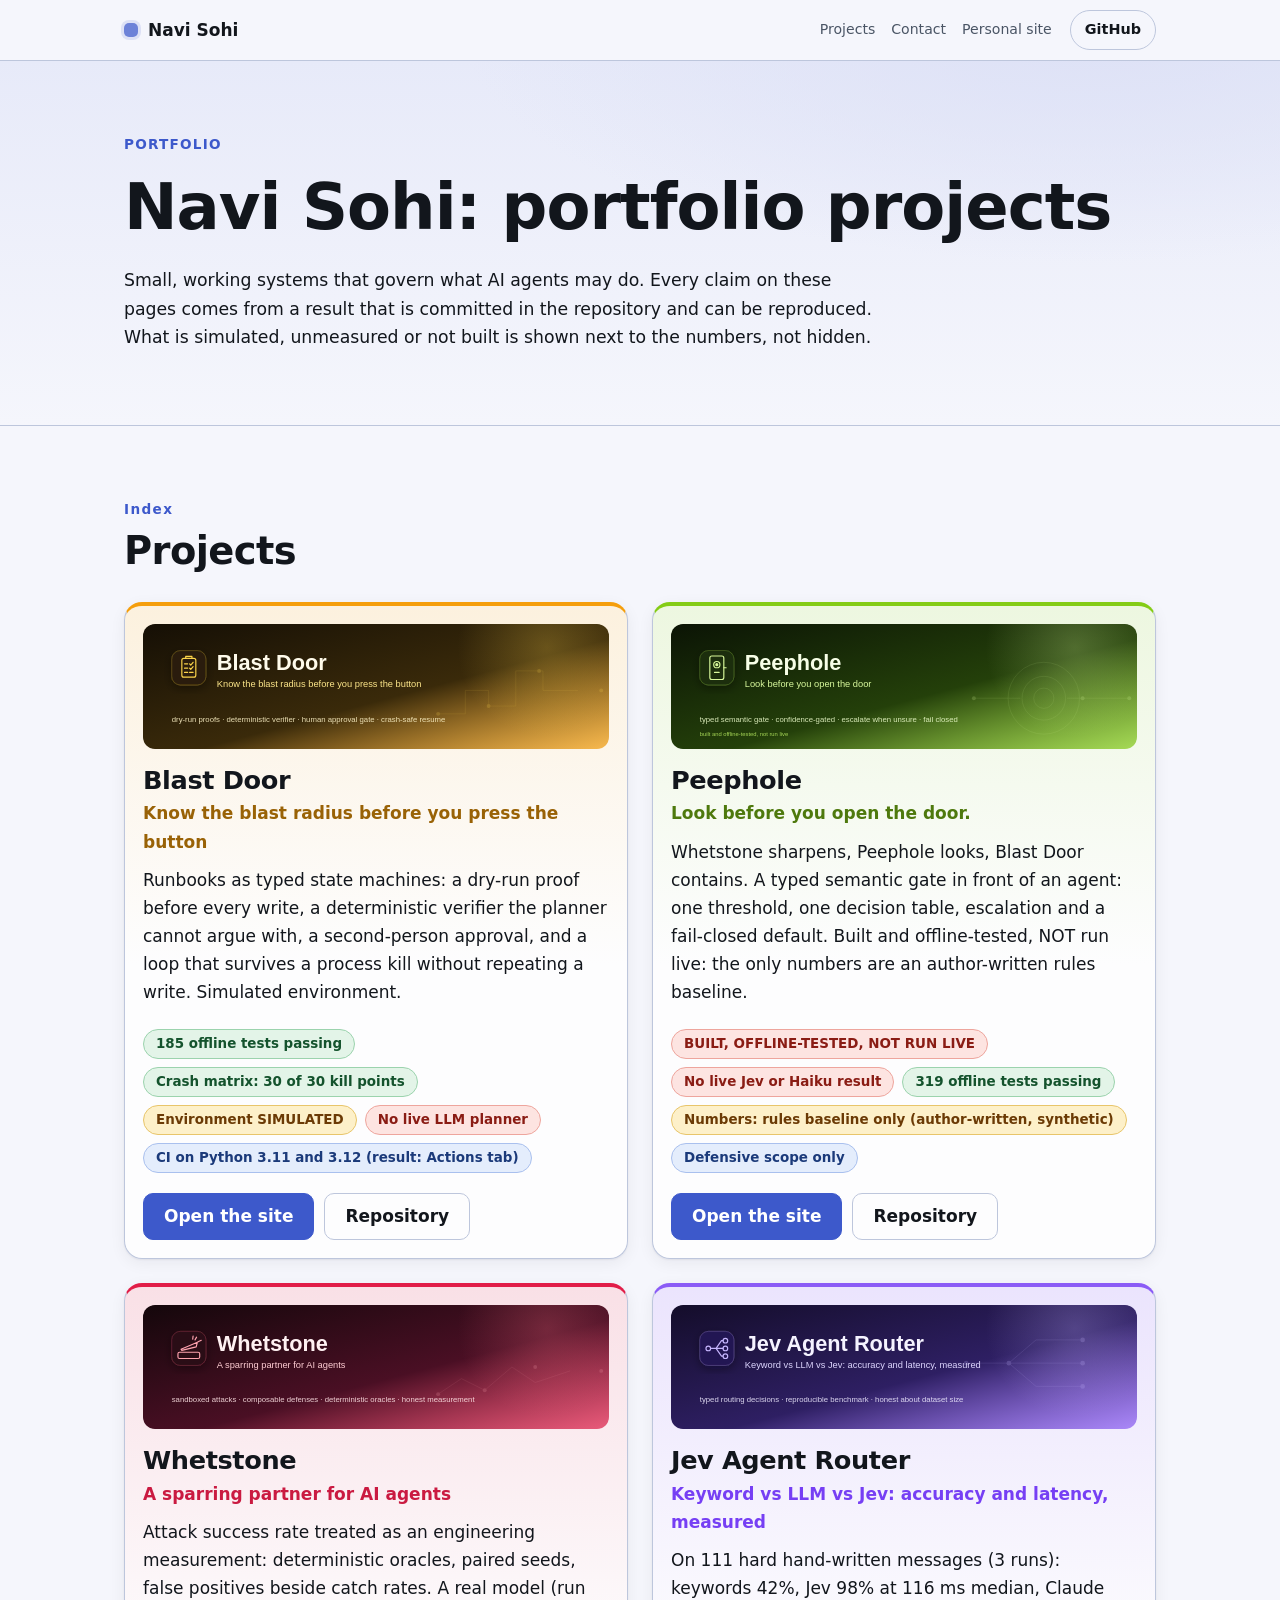
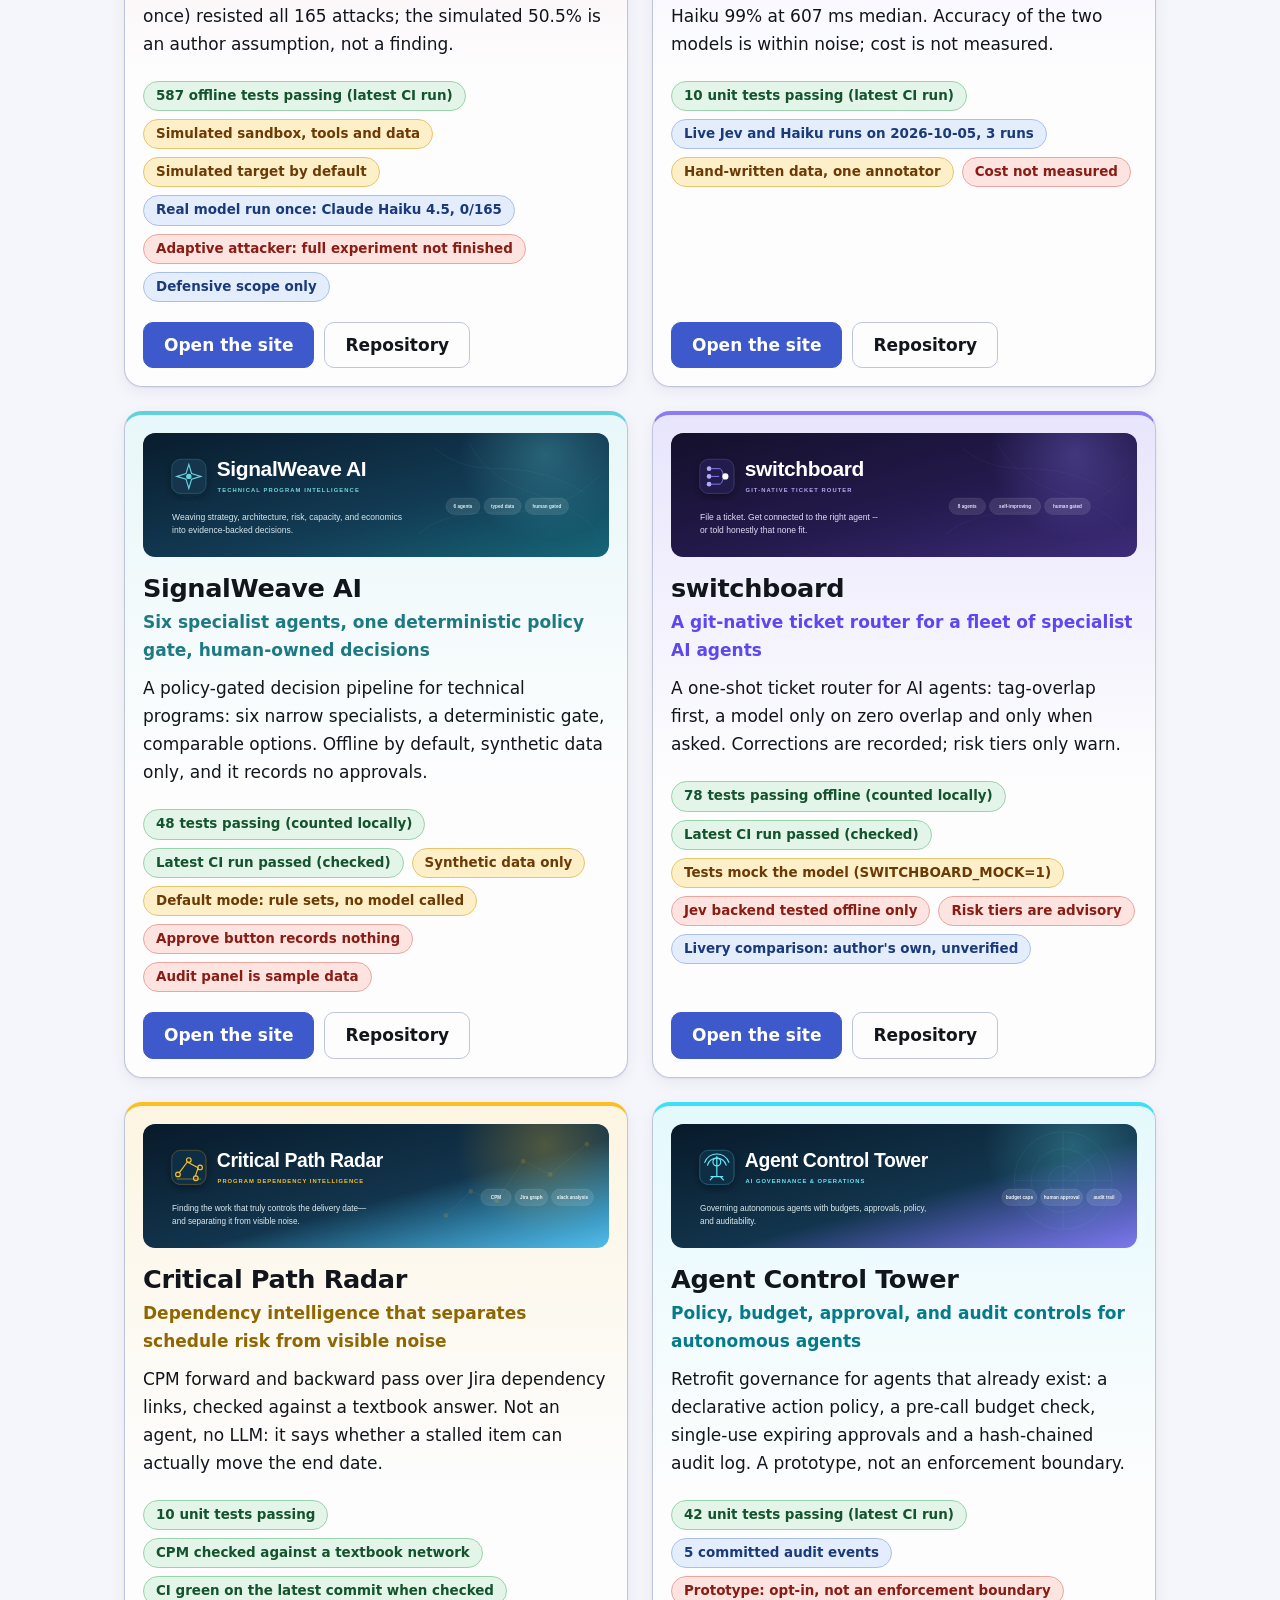
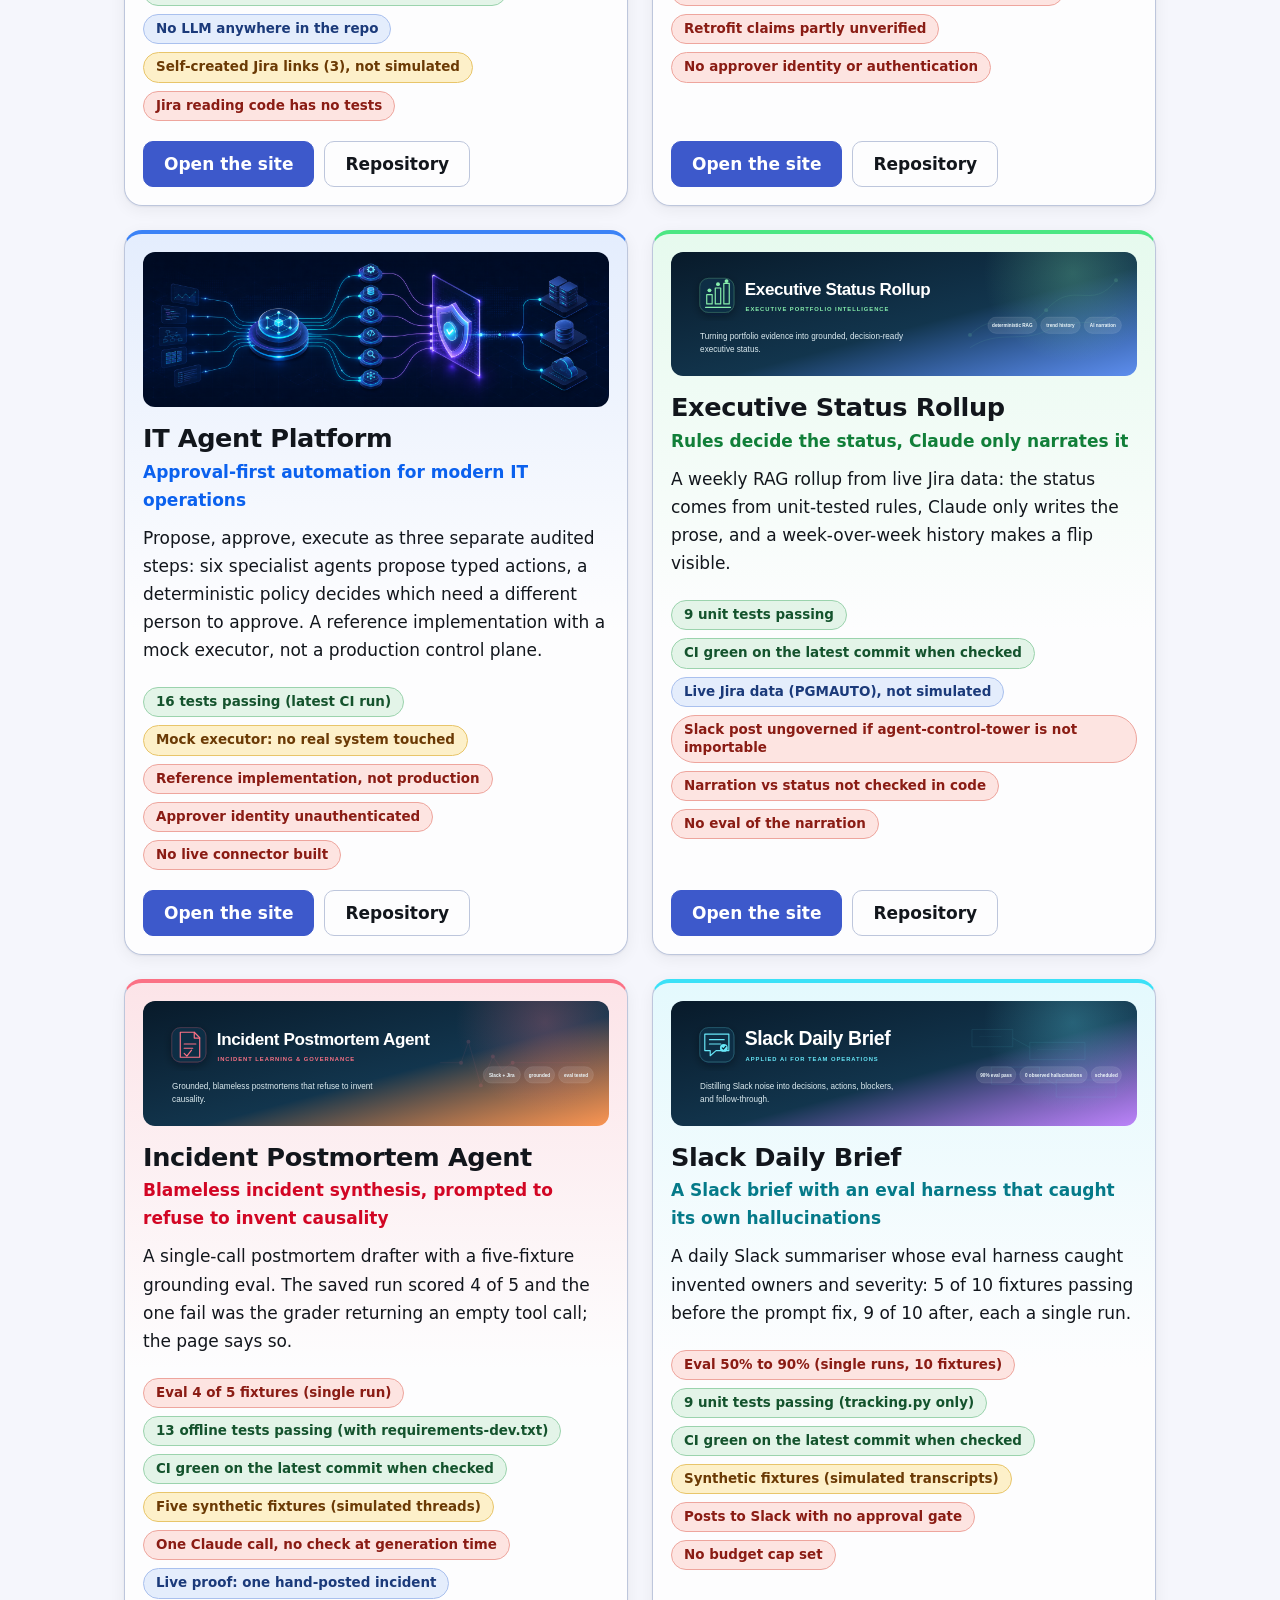
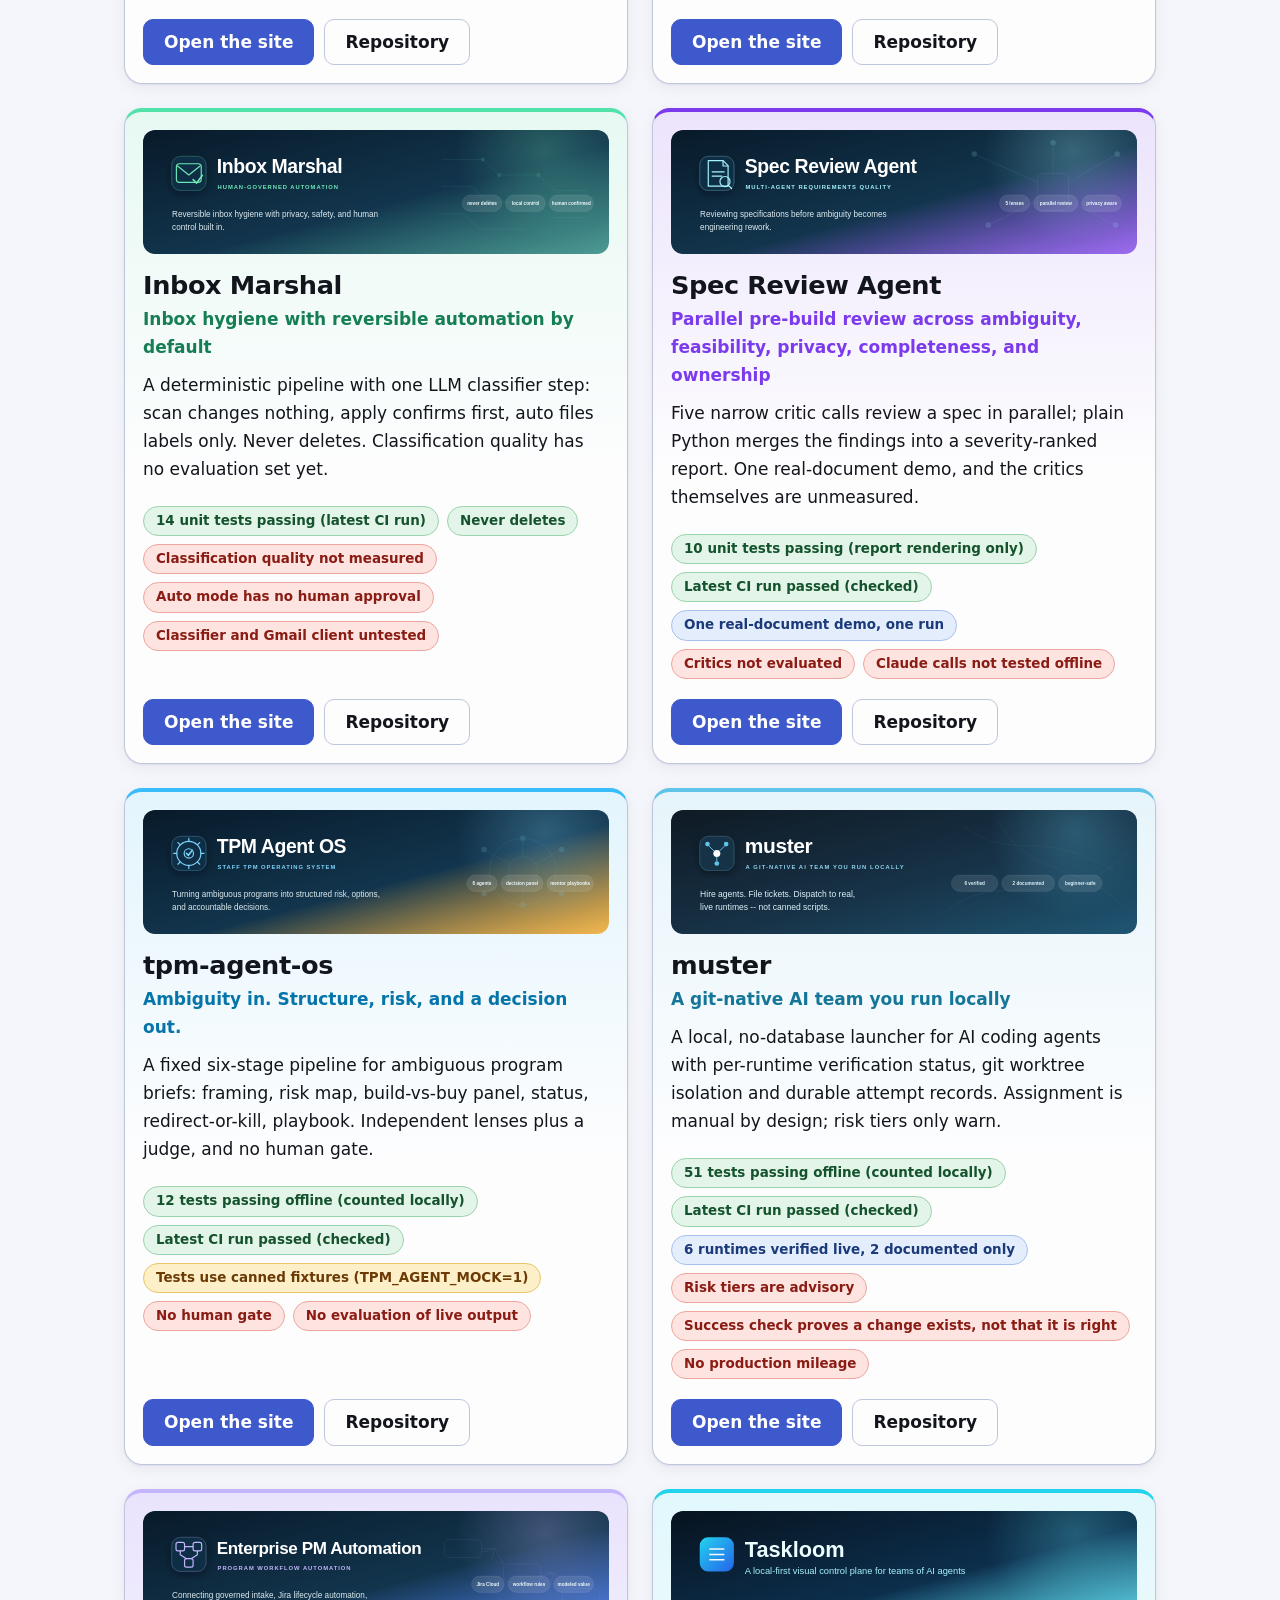
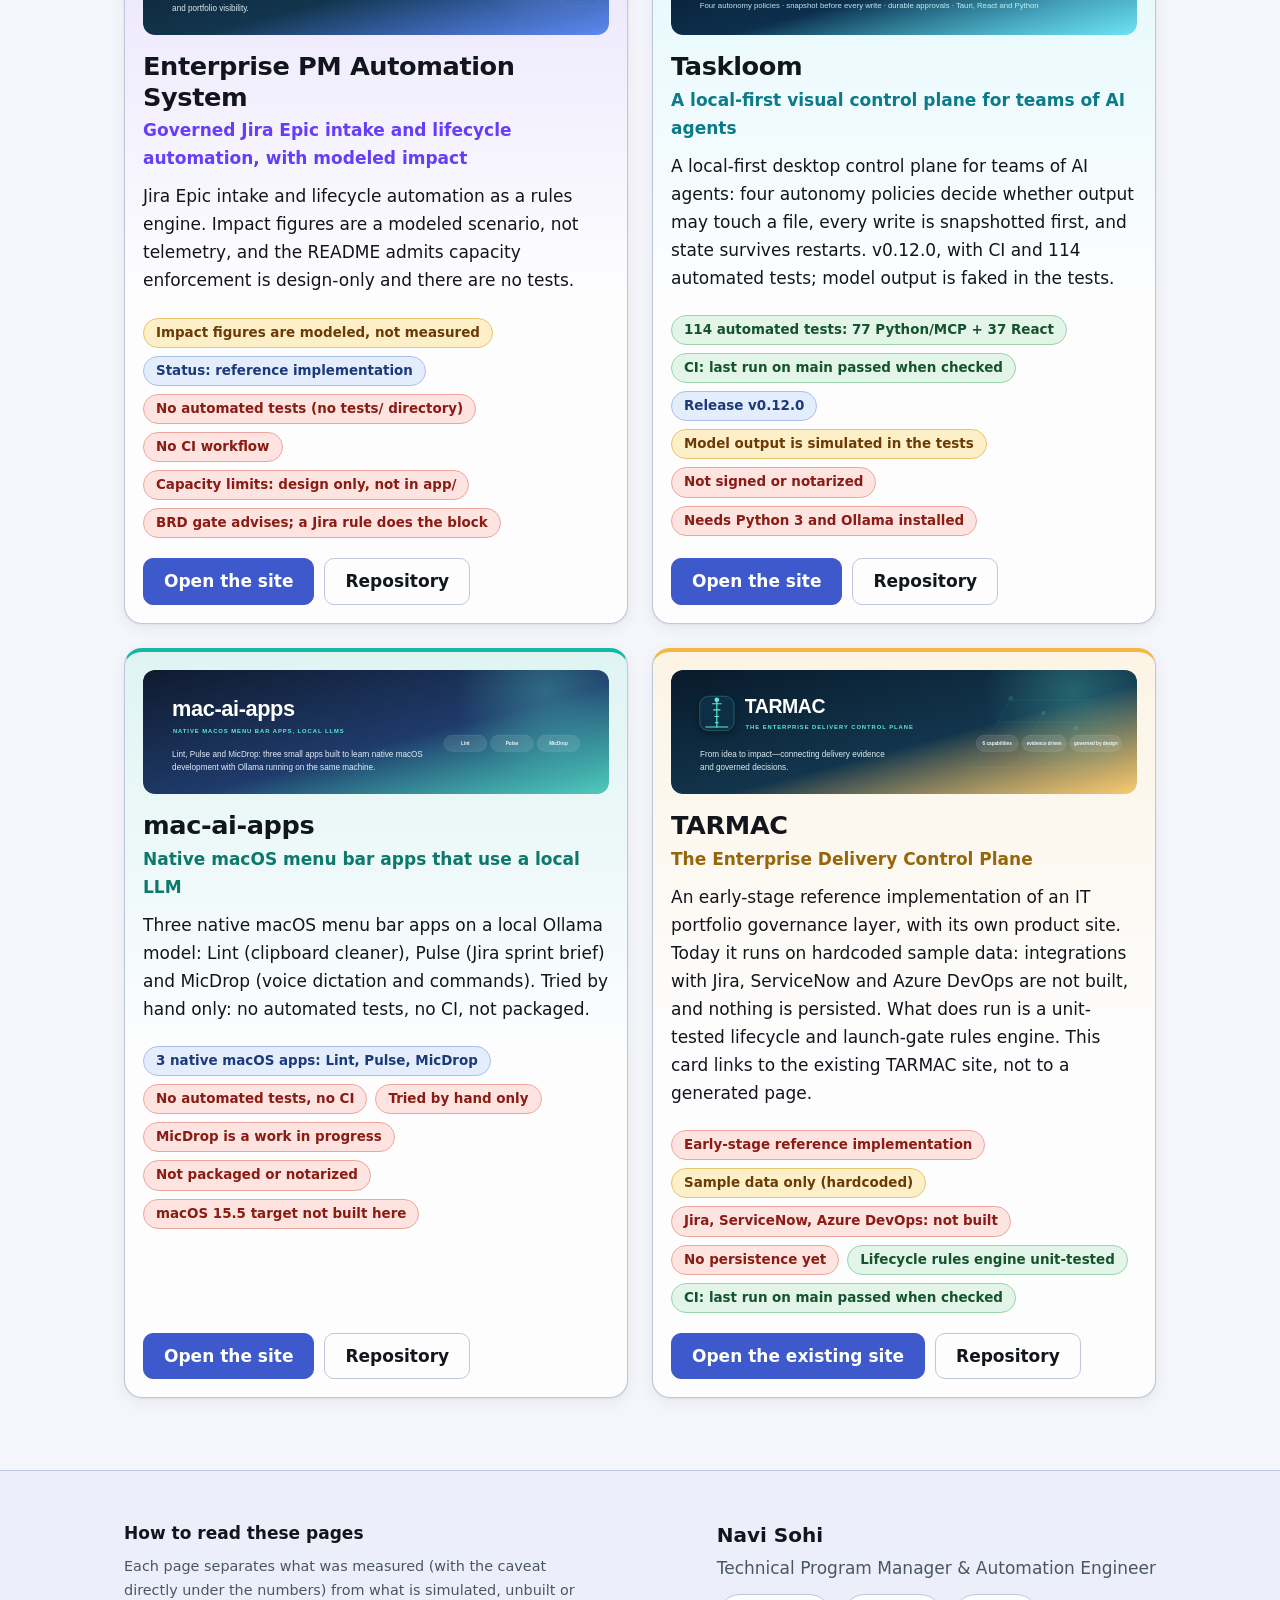
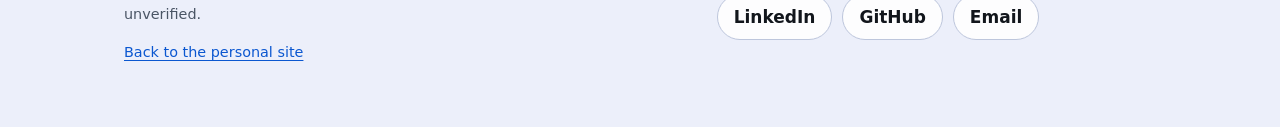
==== commit fa1c97a0: "Hub: add peephole, remove edge-sentinel (repo now private) Co-Authored-By: Claude Sonnet 5.5 <norepl" ====
--- a/projects/index.html
+++ b/projects/index.html
@@ -222,10 +222,10 @@
 .diagram-scroll{border-radius:10px}
 .scroll-hint{display:none;color:var(--muted);font-size:.85rem;margin:-14px 0 20px}
 .hero h1+.summary{margin-top:20px}
-:root{--bg:#f5f6fc;--surface:#eceffa;--surface-2:#e3e7f7;--card:#fdfdfe;--hero:#e7eaf9;--border:#bdc6dc;--accent:#6d82d8;--accent-ink:#3d59cb;--accent-fill:#3d59cb;--on-accent:#ffffff;--accent-soft:#dde1f6;}@media (prefers-color-scheme:dark){:root{--bg:#131824;--surface:#161c2b;--surface-2:#192033;--card:#1b212e;--hero:#1a2135;--border:#333e56;--accent:#6d82d8;--accent-ink:#8597de;--accent-fill:#6d82d8;--on-accent:#0b0f14;--accent-soft:#1e253d;}}.card[data-slug="edge-sentinel"]{--accent:#14b8a6;--accent-ink:#0d786c;--card:#fdfdfe;--wash:#dff4f3;}@media (prefers-color-scheme:dark){.card[data-slug="edge-sentinel"]{--accent:#14b8a6;--accent-ink:#14b8a6;--card:#1a202b;--wash:#19353c;}}.card[data-slug="blast-door"]{--accent:#f59e0b;--accent-ink:#996206;--card:#fdfdfe;--wash:#fcf1de;}@media (prefers-color-scheme:dark){.card[data-slug="blast-door"]{--accent:#f59e0b;--accent-ink:#f59e0b;--card:#1a202b;--wash:#393227;}}.card[data-slug="agent-whetstone"]{--accent:#e11d48;--accent-ink:#ca1a41;--card:#fdfdfe;--wash:#f9e0e6;}@media (prefers-color-scheme:dark){.card[data-slug="agent-whetstone"]{--accent:#e11d48;--accent-ink:#eb607e;--card:#1a202b;--wash:#36202f;}}.card[data-slug="jev-agent-router"]{--accent:#8b5cf6;--accent-ink:#763ff4;--card:#fdfdfe;--wash:#ebe4fd;}@media (prefers-color-scheme:dark){.card[data-slug="jev-agent-router"]{--accent:#8b5cf6;--accent-ink:#a079f8;--card:#1a202b;--wash:#272447;}}.card[data-slug="signalweave-ai"]{--accent:#63d1dc;--accent-ink:#1d7a83;--card:#fdfdfe;--wash:#e8f7f9;}@media (prefers-color-scheme:dark){.card[data-slug="signalweave-ai"]{--accent:#63d1dc;--accent-ink:#63d1dc;--card:#1a202b;--wash:#233844;}}.card[data-slug="switchboard"]{--accent:#8b7bf5;--accent-ink:#5d47f1;--card:#fdfdfe;--wash:#e8e5fc;}@media (prefers-color-scheme:dark){.card[data-slug="switchboard"]{--accent:#8b7bf5;--accent-ink:#9384f6;--card:#1a202b;--wash:#232547;}}.card[data-slug="critical-path-radar"]{--accent:#fbbf24;--accent-ink:#8e6703;--card:#fdfdfe;--wash:#fdf5e2;}@media (prefers-color-scheme:dark){.card[data-slug="critical-path-radar"]{--accent:#fbbf24;--accent-ink:#fbbf24;--card:#1a202b;--wash:#39362a;}}.card[data-slug="agent-control-tower"]{--accent:#3be1f7;--accent-ink:#057a89;--card:#fdfdfe;--wash:#e4f9fd;}@media (prefers-color-scheme:dark){.card[data-slug="agent-control-tower"]{--accent:#67e8f9;--accent-ink:#67e8f9;--card:#1a202b;--wash:#1f3b48;}}.card[data-slug="it-agent-platform"]{--accent:#3b82f6;--accent-ink:#0b61ee;--card:#fdfdfe;--wash:#e4edfd;}@media (prefers-color-scheme:dark){.card[data-slug="it-agent-platform"]{--accent:#3b82f6;--accent-ink:#5895f7;--card:#1a202b;--wash:#1f2e47;}}.card[data-slug="exec-status-rollup"]{--accent:#4be783;--accent-ink:#117f39;--card:#fdfdfe;--wash:#e6faee;}@media (prefers-color-scheme:dark){.card[data-slug="exec-status-rollup"]{--accent:#86efac;--accent-ink:#86efac;--card:#1a202b;--wash:#213c37;}}.card[data-slug="incident-postmortem-agent"]{--accent:#fb7185;--accent-ink:#d20624;--card:#fdfdfe;--wash:#fce4e8;}@media (prefers-color-scheme:dark){.card[data-slug="incident-postmortem-agent"]{--accent:#fb7185;--accent-ink:#fb7185;--card:#1a202b;--wash:#392431;}}.card[data-slug="slack-daily-brief"]{--accent:#3be1f7;--accent-ink:#057a89;--card:#fdfdfe;--wash:#e4f9fd;}@media (prefers-color-scheme:dark){.card[data-slug="slack-daily-brief"]{--accent:#67e8f9;--accent-ink:#67e8f9;--card:#1a202b;--wash:#1f3b48;}}.card[data-slug="inbox-marshal"]{--accent:#50e2a8;--accent-ink:#157e54;--card:#fdfdfe;--wash:#e7f9f3;}@media (prefers-color-scheme:dark){.card[data-slug="inbox-marshal"]{--accent:#6ee7b7;--accent-ink:#6ee7b7;--card:#1a202b;--wash:#223b3c;}}.card[data-slug="spec-review-agent"]{--accent:#7c3aed;--accent-ink:#7c3aed;--card:#fdfdfe;--wash:#ece4fc;}@media (prefers-color-scheme:dark){.card[data-slug="spec-review-agent"]{--accent:#7c3aed;--accent-ink:#a477f3;--card:#1a202b;--wash:#282446;}}.card[data-slug="tpm-agent-os"]{--accent:#38bcfa;--accent-ink:#0474a9;--card:#fdfdfe;--wash:#e3f5fd;}@media (prefers-color-scheme:dark){.card[data-slug="tpm-agent-os"]{--accent:#7dd3fc;--accent-ink:#7dd3fc;--card:#1a202b;--wash:#1e3648;}}.card[data-slug="muster"]{--accent:#5fc4e8;--accent-ink:#167698;--card:#fdfdfe;--wash:#e6f5fb;}@media (prefers-color-scheme:dark){.card[data-slug="muster"]{--accent:#5fc4e8;--accent-ink:#5fc4e8;--card:#1a202b;--wash:#213645;}}.card[data-slug="pm-automation-system"]{--accent:#c4b5fd;--accent-ink:#653efa;--card:#fdfdfe;--wash:#e9e3fd;}@media (prefers-color-scheme:dark){.card[data-slug="pm-automation-system"]{--accent:#c4b5fd;--accent-ink:#c4b5fd;--card:#1a202b;--wash:#242348;}}.card[data-slug="taskloom"]{--accent:#22d3ee;--accent-ink:#0b7a8b;--card:#fdfdfe;--wash:#e1f8fc;}@media (prefers-color-scheme:dark){.card[data-slug="taskloom"]{--accent:#22d3ee;--accent-ink:#22d3ee;--card:#1a202b;--wash:#1b3946;}}.card[data-slug="mac-ai-apps"]{--accent:#14b8a6;--accent-ink:#0d786c;--card:#fdfdfe;--wash:#dff4f3;}@media (prefers-color-scheme:dark){.card[data-slug="mac-ai-apps"]{--accent:#14b8a6;--accent-ink:#14b8a6;--card:#1a202b;--wash:#19353c;}}.card[data-slug="tarmac"]{--accent:#f5b942;--accent-ink:#966608;--card:#fdfdfe;--wash:#fcf4e5;}@media (prefers-color-scheme:dark){.card[data-slug="tarmac"]{--accent:#f5b942;--accent-ink:#f5b942;--card:#1a202b;--wash:#39352e;}}</style>
+:root{--bg:#f5f6fc;--surface:#eceffa;--surface-2:#e3e7f7;--card:#fdfdfe;--hero:#e7eaf9;--border:#bdc6dc;--accent:#6d82d8;--accent-ink:#3d59cb;--accent-fill:#3d59cb;--on-accent:#ffffff;--accent-soft:#dde1f6;}@media (prefers-color-scheme:dark){:root{--bg:#131824;--surface:#161c2b;--surface-2:#192033;--card:#1b212e;--hero:#1a2135;--border:#333e56;--accent:#6d82d8;--accent-ink:#8597de;--accent-fill:#6d82d8;--on-accent:#0b0f14;--accent-soft:#1e253d;}}.card[data-slug="blast-door"]{--accent:#f59e0b;--accent-ink:#996206;--card:#fdfdfe;--wash:#fcf1de;}@media (prefers-color-scheme:dark){.card[data-slug="blast-door"]{--accent:#f59e0b;--accent-ink:#f59e0b;--card:#1a202b;--wash:#393227;}}.card[data-slug="peephole"]{--accent:#84cc16;--accent-ink:#4e790d;--card:#fdfdfe;--wash:#edf7e0;}@media (prefers-color-scheme:dark){.card[data-slug="peephole"]{--accent:#84cc16;--accent-ink:#84cc16;--card:#1a202b;--wash:#293828;}}.card[data-slug="agent-whetstone"]{--accent:#e11d48;--accent-ink:#ca1a41;--card:#fdfdfe;--wash:#f9e0e6;}@media (prefers-color-scheme:dark){.card[data-slug="agent-whetstone"]{--accent:#e11d48;--accent-ink:#eb607e;--card:#1a202b;--wash:#36202f;}}.card[data-slug="jev-agent-router"]{--accent:#8b5cf6;--accent-ink:#763ff4;--card:#fdfdfe;--wash:#ebe4fd;}@media (prefers-color-scheme:dark){.card[data-slug="jev-agent-router"]{--accent:#8b5cf6;--accent-ink:#a079f8;--card:#1a202b;--wash:#272447;}}.card[data-slug="signalweave-ai"]{--accent:#63d1dc;--accent-ink:#1d7a83;--card:#fdfdfe;--wash:#e8f7f9;}@media (prefers-color-scheme:dark){.card[data-slug="signalweave-ai"]{--accent:#63d1dc;--accent-ink:#63d1dc;--card:#1a202b;--wash:#233844;}}.card[data-slug="switchboard"]{--accent:#8b7bf5;--accent-ink:#5d47f1;--card:#fdfdfe;--wash:#e8e5fc;}@media (prefers-color-scheme:dark){.card[data-slug="switchboard"]{--accent:#8b7bf5;--accent-ink:#9384f6;--card:#1a202b;--wash:#232547;}}.card[data-slug="critical-path-radar"]{--accent:#fbbf24;--accent-ink:#8e6703;--card:#fdfdfe;--wash:#fdf5e2;}@media (prefers-color-scheme:dark){.card[data-slug="critical-path-radar"]{--accent:#fbbf24;--accent-ink:#fbbf24;--card:#1a202b;--wash:#39362a;}}.card[data-slug="agent-control-tower"]{--accent:#3be1f7;--accent-ink:#057a89;--card:#fdfdfe;--wash:#e4f9fd;}@media (prefers-color-scheme:dark){.card[data-slug="agent-control-tower"]{--accent:#67e8f9;--accent-ink:#67e8f9;--card:#1a202b;--wash:#1f3b48;}}.card[data-slug="it-agent-platform"]{--accent:#3b82f6;--accent-ink:#0b61ee;--card:#fdfdfe;--wash:#e4edfd;}@media (prefers-color-scheme:dark){.card[data-slug="it-agent-platform"]{--accent:#3b82f6;--accent-ink:#5895f7;--card:#1a202b;--wash:#1f2e47;}}.card[data-slug="exec-status-rollup"]{--accent:#4be783;--accent-ink:#117f39;--card:#fdfdfe;--wash:#e6faee;}@media (prefers-color-scheme:dark){.card[data-slug="exec-status-rollup"]{--accent:#86efac;--accent-ink:#86efac;--card:#1a202b;--wash:#213c37;}}.card[data-slug="incident-postmortem-agent"]{--accent:#fb7185;--accent-ink:#d20624;--card:#fdfdfe;--wash:#fce4e8;}@media (prefers-color-scheme:dark){.card[data-slug="incident-postmortem-agent"]{--accent:#fb7185;--accent-ink:#fb7185;--card:#1a202b;--wash:#392431;}}.card[data-slug="slack-daily-brief"]{--accent:#3be1f7;--accent-ink:#057a89;--card:#fdfdfe;--wash:#e4f9fd;}@media (prefers-color-scheme:dark){.card[data-slug="slack-daily-brief"]{--accent:#67e8f9;--accent-ink:#67e8f9;--card:#1a202b;--wash:#1f3b48;}}.card[data-slug="inbox-marshal"]{--accent:#50e2a8;--accent-ink:#157e54;--card:#fdfdfe;--wash:#e7f9f3;}@media (prefers-color-scheme:dark){.card[data-slug="inbox-marshal"]{--accent:#6ee7b7;--accent-ink:#6ee7b7;--card:#1a202b;--wash:#223b3c;}}.card[data-slug="spec-review-agent"]{--accent:#7c3aed;--accent-ink:#7c3aed;--card:#fdfdfe;--wash:#ece4fc;}@media (prefers-color-scheme:dark){.card[data-slug="spec-review-agent"]{--accent:#7c3aed;--accent-ink:#a477f3;--card:#1a202b;--wash:#282446;}}.card[data-slug="tpm-agent-os"]{--accent:#38bcfa;--accent-ink:#0474a9;--card:#fdfdfe;--wash:#e3f5fd;}@media (prefers-color-scheme:dark){.card[data-slug="tpm-agent-os"]{--accent:#7dd3fc;--accent-ink:#7dd3fc;--card:#1a202b;--wash:#1e3648;}}.card[data-slug="muster"]{--accent:#5fc4e8;--accent-ink:#167698;--card:#fdfdfe;--wash:#e6f5fb;}@media (prefers-color-scheme:dark){.card[data-slug="muster"]{--accent:#5fc4e8;--accent-ink:#5fc4e8;--card:#1a202b;--wash:#213645;}}.card[data-slug="pm-automation-system"]{--accent:#c4b5fd;--accent-ink:#653efa;--card:#fdfdfe;--wash:#e9e3fd;}@media (prefers-color-scheme:dark){.card[data-slug="pm-automation-system"]{--accent:#c4b5fd;--accent-ink:#c4b5fd;--card:#1a202b;--wash:#242348;}}.card[data-slug="taskloom"]{--accent:#22d3ee;--accent-ink:#0b7a8b;--card:#fdfdfe;--wash:#e1f8fc;}@media (prefers-color-scheme:dark){.card[data-slug="taskloom"]{--accent:#22d3ee;--accent-ink:#22d3ee;--card:#1a202b;--wash:#1b3946;}}.card[data-slug="mac-ai-apps"]{--accent:#14b8a6;--accent-ink:#0d786c;--card:#fdfdfe;--wash:#dff4f3;}@media (prefers-color-scheme:dark){.card[data-slug="mac-ai-apps"]{--accent:#14b8a6;--accent-ink:#14b8a6;--card:#1a202b;--wash:#19353c;}}.card[data-slug="tarmac"]{--accent:#f5b942;--accent-ink:#966608;--card:#fdfdfe;--wash:#fcf4e5;}@media (prefers-color-scheme:dark){.card[data-slug="tarmac"]{--accent:#f5b942;--accent-ink:#f5b942;--card:#1a202b;--wash:#39352e;}}</style>
 </head>
 <body>
-<a class="skip" href="#main">Skip to content</a><header class="site-header"><div class="wrap bar"><a class="brand" href="index.html"><span class="brand-dot" aria-hidden="true"></span>Navi Sohi</a><nav aria-label="Sections"><a href="#projects">Projects</a><a href="#contact">Contact</a><a href="https://plainjane20.github.io/" rel="noopener noreferrer" target="_blank">Personal site</a></nav><a class="btn-small" href="https://github.com/PlainJane20" rel="noopener noreferrer" target="_blank">GitHub</a></div></header><main id="main"><section class="hero" aria-labelledby="hero-h"><div class="wrap"><p class="kicker">Portfolio</p><h1 id="hero-h">Navi Sohi: portfolio projects</h1><p class="summary">Small, working systems that govern what AI agents may do. Every claim on these pages comes from a result that is committed in the repository and can be reproduced. What is simulated, unmeasured or not built is shown next to the numbers, not hidden.</p></div></section><section id="projects" class="section" aria-labelledby="projects-h"><div class="wrap"><p class="eyebrow"><span>Index</span></p><h2 id="projects-h">Projects</h2><ul class="hub-grid"><li class="card hub-card" data-slug="edge-sentinel"><img src="assets/edge-sentinel/banner.svg" alt="" width="1200" height="320" loading="lazy"><h2><a href="https://plainjane20.github.io/edge-sentinel/" rel="noopener noreferrer" target="_blank">Edge Sentinel</a></h2><p class="tagline-sm">Governed agents that act on the physical world</p><p>A decision cascade for an ESP32 sensor: a local hard limit, then Jev, then an LLM only when Jev is unsure. The model proposes; a fixed policy table decides how risky it is.</p><ul class="chips" aria-label="Status of Edge Sentinel"><li class="chip chip-ok">35 unit tests passing</li><li class="chip chip-ok">Firmware compiles (CI builds it)</li><li class="chip chip-sim">Simulated sensor data</li><li class="chip chip-warn">Never run on a board</li><li class="chip chip-info">Live Jev and Haiku comparison: 48 readings</li></ul><p class="card-links"><a class="btn btn-primary" href="https://plainjane20.github.io/edge-sentinel/" rel="noopener noreferrer" target="_blank">Open the site</a><a class="btn btn-ghost" href="https://github.com/PlainJane20/edge-sentinel" rel="noopener noreferrer" target="_blank">Repository</a></p></li><li class="card hub-card" data-slug="blast-door"><img src="assets/blast-door/banner.svg" alt="" width="1200" height="320" loading="lazy"><h2><a href="https://plainjane20.github.io/blast-door/" rel="noopener noreferrer" target="_blank">Blast Door</a></h2><p class="tagline-sm">Know the blast radius before you press the button</p><p>Runbooks as typed state machines: a dry-run proof before every write, a deterministic verifier the planner cannot argue with, a second-person approval, and a loop that survives a process kill without repeating a write. Simulated environment.</p><ul class="chips" aria-label="Status of Blast Door"><li class="chip chip-ok">185 offline tests passing</li><li class="chip chip-ok">Crash matrix: 30 of 30 kill points</li><li class="chip chip-sim">Environment SIMULATED</li><li class="chip chip-warn">No live LLM planner</li><li class="chip chip-info">CI on Python 3.11 and 3.12 (result: Actions tab)</li></ul><p class="card-links"><a class="btn btn-primary" href="https://plainjane20.github.io/blast-door/" rel="noopener noreferrer" target="_blank">Open the site</a><a class="btn btn-ghost" href="https://github.com/PlainJane20/blast-door" rel="noopener noreferrer" target="_blank">Repository</a></p></li><li class="card hub-card" data-slug="agent-whetstone"><img src="assets/agent-whetstone/banner.svg" alt="" width="1200" height="320" loading="lazy"><h2><a href="https://plainjane20.github.io/agent-whetstone/" rel="noopener noreferrer" target="_blank">Whetstone</a></h2><p class="tagline-sm">A sparring partner for AI agents</p><p>Attack success rate treated as an engineering measurement: deterministic oracles, paired seeds, false positives beside catch rates. A real model (run once) resisted all 165 attacks; the simulated 50.5% is an author assumption, not a finding.</p><ul class="chips" aria-label="Status of Whetstone"><li class="chip chip-ok">587 offline tests passing (latest CI run)</li><li class="chip chip-sim">Simulated sandbox, tools and data</li><li class="chip chip-sim">Simulated target by default</li><li class="chip chip-info">Real model run once: Claude Haiku 4.5, 0/165</li><li class="chip chip-warn">Adaptive attacker: full experiment not finished</li><li class="chip chip-info">Defensive scope only</li></ul><p class="card-links"><a class="btn btn-primary" href="https://plainjane20.github.io/agent-whetstone/" rel="noopener noreferrer" target="_blank">Open the site</a><a class="btn btn-ghost" href="https://github.com/PlainJane20/agent-whetstone" rel="noopener noreferrer" target="_blank">Repository</a></p></li><li class="card hub-card" data-slug="jev-agent-router"><img src="assets/jev-agent-router/banner.svg" alt="" width="1200" height="320" loading="lazy"><h2><a href="https://plainjane20.github.io/jev-agent-router/" rel="noopener noreferrer" target="_blank">Jev Agent Router</a></h2><p class="tagline-sm">Keyword vs LLM vs Jev: accuracy and latency, measured</p><p>On 111 hard hand-written messages (3 runs): keywords 42%, Jev 98% at 116 ms median, Claude Haiku 99% at 607 ms median. Accuracy of the two models is within noise; cost is not measured.</p><ul class="chips" aria-label="Status of Jev Agent Router"><li class="chip chip-ok">10 unit tests passing (latest CI run)</li><li class="chip chip-info">Live Jev and Haiku runs on 2026-10-05, 3 runs</li><li class="chip chip-sim">Hand-written data, one annotator</li><li class="chip chip-warn">Cost not measured</li></ul><p class="card-links"><a class="btn btn-primary" href="https://plainjane20.github.io/jev-agent-router/" rel="noopener noreferrer" target="_blank">Open the site</a><a class="btn btn-ghost" href="https://github.com/PlainJane20/jev-agent-router" rel="noopener noreferrer" target="_blank">Repository</a></p></li><li class="card hub-card" data-slug="signalweave-ai"><img src="assets/signalweave-ai/banner.svg" alt="" width="1200" height="320" loading="lazy"><h2><a href="https://plainjane20.github.io/signalweave-ai/" rel="noopener noreferrer" target="_blank">SignalWeave AI</a></h2><p class="tagline-sm">Six specialist agents, one deterministic policy gate, human-owned decisions</p><p>A policy-gated decision pipeline for technical programs: six narrow specialists, a deterministic gate, comparable options. Offline by default, synthetic data only, and it records no approvals.</p><ul class="chips" aria-label="Status of SignalWeave AI"><li class="chip chip-ok">48 tests passing (counted locally)</li><li class="chip chip-ok">Latest CI run passed (checked)</li><li class="chip chip-sim">Synthetic data only</li><li class="chip chip-sim">Default mode: rule sets, no model called</li><li class="chip chip-warn">Approve button records nothing</li><li class="chip chip-warn">Audit panel is sample data</li></ul><p class="card-links"><a class="btn btn-primary" href="https://plainjane20.github.io/signalweave-ai/" rel="noopener noreferrer" target="_blank">Open the site</a><a class="btn btn-ghost" href="https://github.com/PlainJane20/signalweave-ai" rel="noopener noreferrer" target="_blank">Repository</a></p></li><li class="card hub-card" data-slug="switchboard"><img src="assets/switchboard/banner.svg" alt="" width="1200" height="320" loading="lazy"><h2><a href="https://plainjane20.github.io/switchboard/" rel="noopener noreferrer" target="_blank">switchboard</a></h2><p class="tagline-sm">A git-native ticket router for a fleet of specialist AI agents</p><p>A one-shot ticket router for AI agents: tag-overlap first, a model only on zero overlap and only when asked. Corrections are recorded; risk tiers only warn.</p><ul class="chips" aria-label="Status of switchboard"><li class="chip chip-ok">78 tests passing offline (counted locally)</li><li class="chip chip-ok">Latest CI run passed (checked)</li><li class="chip chip-sim">Tests mock the model (SWITCHBOARD_MOCK=1)</li><li class="chip chip-warn">Jev backend tested offline only</li><li class="chip chip-warn">Risk tiers are advisory</li><li class="chip chip-info">Livery comparison: author&#x27;s own, unverified</li></ul><p class="card-links"><a class="btn btn-primary" href="https://plainjane20.github.io/switchboard/" rel="noopener noreferrer" target="_blank">Open the site</a><a class="btn btn-ghost" href="https://github.com/PlainJane20/switchboard" rel="noopener noreferrer" target="_blank">Repository</a></p></li><li class="card hub-card" data-slug="critical-path-radar"><img src="assets/critical-path-radar/banner.svg" alt="" width="1200" height="320" loading="lazy"><h2><a href="https://plainjane20.github.io/critical-path-radar/" rel="noopener noreferrer" target="_blank">Critical Path Radar</a></h2><p class="tagline-sm">Dependency intelligence that separates schedule risk from visible noise</p><p>CPM forward and backward pass over Jira dependency links, checked against a textbook answer. Not an agent, no LLM: it says whether a stalled item can actually move the end date.</p><ul class="chips" aria-label="Status of Critical Path Radar"><li class="chip chip-ok">10 unit tests passing</li><li class="chip chip-ok">CPM checked against a textbook network</li><li class="chip chip-ok">CI green on the latest commit when checked</li><li class="chip chip-info">No LLM anywhere in the repo</li><li class="chip chip-sim">Self-created Jira links (3), not simulated</li><li class="chip chip-warn">Jira reading code has no tests</li></ul><p class="card-links"><a class="btn btn-primary" href="https://plainjane20.github.io/critical-path-radar/" rel="noopener noreferrer" target="_blank">Open the site</a><a class="btn btn-ghost" href="https://github.com/PlainJane20/critical-path-radar" rel="noopener noreferrer" target="_blank">Repository</a></p></li><li class="card hub-card" data-slug="agent-control-tower"><img src="assets/agent-control-tower/banner.svg" alt="" width="1200" height="320" loading="lazy"><h2><a href="https://plainjane20.github.io/agent-control-tower/" rel="noopener noreferrer" target="_blank">Agent Control Tower</a></h2><p class="tagline-sm">Policy, budget, approval, and audit controls for autonomous agents</p><p>Retrofit governance for agents that already exist: a declarative action policy, a pre-call budget check, single-use expiring approvals and a hash-chained audit log. A prototype, not an enforcement boundary.</p><ul class="chips" aria-label="Status of Agent Control Tower"><li class="chip chip-ok">42 unit tests passing (latest CI run)</li><li class="chip chip-info">5 committed audit events</li><li class="chip chip-warn">Prototype: opt-in, not an enforcement boundary</li><li class="chip chip-warn">Retrofit claims partly unverified</li><li class="chip chip-warn">No approver identity or authentication</li></ul><p class="card-links"><a class="btn btn-primary" href="https://plainjane20.github.io/agent-control-tower/" rel="noopener noreferrer" target="_blank">Open the site</a><a class="btn btn-ghost" href="https://github.com/PlainJane20/agent-control-tower" rel="noopener noreferrer" target="_blank">Repository</a></p></li><li class="card hub-card" data-slug="it-agent-platform"><img src="assets/it-agent-platform/banner.png" alt="" width="1200" height="320" loading="lazy"><h2><a href="https://plainjane20.github.io/it-agent-platform/" rel="noopener noreferrer" target="_blank">IT Agent Platform</a></h2><p class="tagline-sm">Approval-first automation for modern IT operations</p><p>Propose, approve, execute as three separate audited steps: six specialist agents propose typed actions, a deterministic policy decides which need a different person to approve. A reference implementation with a mock executor, not a production control plane.</p><ul class="chips" aria-label="Status of IT Agent Platform"><li class="chip chip-ok">16 tests passing (latest CI run)</li><li class="chip chip-sim">Mock executor: no real system touched</li><li class="chip chip-warn">Reference implementation, not production</li><li class="chip chip-warn">Approver identity unauthenticated</li><li class="chip chip-warn">No live connector built</li></ul><p class="card-links"><a class="btn btn-primary" href="https://plainjane20.github.io/it-agent-platform/" rel="noopener noreferrer" target="_blank">Open the site</a><a class="btn btn-ghost" href="https://github.com/PlainJane20/it-agent-platform" rel="noopener noreferrer" target="_blank">Repository</a></p></li><li class="card hub-card" data-slug="exec-status-rollup"><img src="assets/exec-status-rollup/banner.svg" alt="" width="1200" height="320" loading="lazy"><h2><a href="https://plainjane20.github.io/exec-status-rollup/" rel="noopener noreferrer" target="_blank">Executive Status Rollup</a></h2><p class="tagline-sm">Rules decide the status, Claude only narrates it</p><p>A weekly RAG rollup from live Jira data: the status comes from unit-tested rules, Claude only writes the prose, and a week-over-week history makes a flip visible.</p><ul class="chips" aria-label="Status of Executive Status Rollup"><li class="chip chip-ok">9 unit tests passing</li><li class="chip chip-ok">CI green on the latest commit when checked</li><li class="chip chip-info">Live Jira data (PGMAUTO), not simulated</li><li class="chip chip-warn">Slack post ungoverned if agent-control-tower is not importable</li><li class="chip chip-warn">Narration vs status not checked in code</li><li class="chip chip-warn">No eval of the narration</li></ul><p class="card-links"><a class="btn btn-primary" href="https://plainjane20.github.io/exec-status-rollup/" rel="noopener noreferrer" target="_blank">Open the site</a><a class="btn btn-ghost" href="https://github.com/PlainJane20/exec-status-rollup" rel="noopener noreferrer" target="_blank">Repository</a></p></li><li class="card hub-card" data-slug="incident-postmortem-agent"><img src="assets/incident-postmortem-agent/banner.svg" alt="" width="1200" height="320" loading="lazy"><h2><a href="https://plainjane20.github.io/incident-postmortem-agent/" rel="noopener noreferrer" target="_blank">Incident Postmortem Agent</a></h2><p class="tagline-sm">Blameless incident synthesis, prompted to refuse to invent causality</p><p>A single-call postmortem drafter with a five-fixture grounding eval. The saved run scored 4 of 5 and the one fail was the grader returning an empty tool call; the page says so.</p><ul class="chips" aria-label="Status of Incident Postmortem Agent"><li class="chip chip-warn">Eval 4 of 5 fixtures (single run)</li><li class="chip chip-ok">13 offline tests passing (with requirements-dev.txt)</li><li class="chip chip-ok">CI green on the latest commit when checked</li><li class="chip chip-sim">Five synthetic fixtures (simulated threads)</li><li class="chip chip-warn">One Claude call, no check at generation time</li><li class="chip chip-info">Live proof: one hand-posted incident</li></ul><p class="card-links"><a class="btn btn-primary" href="https://plainjane20.github.io/incident-postmortem-agent/" rel="noopener noreferrer" target="_blank">Open the site</a><a class="btn btn-ghost" href="https://github.com/PlainJane20/incident-postmortem-agent" rel="noopener noreferrer" target="_blank">Repository</a></p></li><li class="card hub-card" data-slug="slack-daily-brief"><img src="assets/slack-daily-brief/banner.svg" alt="" width="1200" height="320" loading="lazy"><h2><a href="https://plainjane20.github.io/slack-daily-brief/" rel="noopener noreferrer" target="_blank">Slack Daily Brief</a></h2><p class="tagline-sm">A Slack brief with an eval harness that caught its own hallucinations</p><p>A daily Slack summariser whose eval harness caught invented owners and severity: 5 of 10 fixtures passing before the prompt fix, 9 of 10 after, each a single run.</p><ul class="chips" aria-label="Status of Slack Daily Brief"><li class="chip chip-warn">Eval 50% to 90% (single runs, 10 fixtures)</li><li class="chip chip-ok">9 unit tests passing (tracking.py only)</li><li class="chip chip-ok">CI green on the latest commit when checked</li><li class="chip chip-sim">Synthetic fixtures (simulated transcripts)</li><li class="chip chip-warn">Posts to Slack with no approval gate</li><li class="chip chip-warn">No budget cap set</li></ul><p class="card-links"><a class="btn btn-primary" href="https://plainjane20.github.io/slack-daily-brief/" rel="noopener noreferrer" target="_blank">Open the site</a><a class="btn btn-ghost" href="https://github.com/PlainJane20/slack-daily-brief" rel="noopener noreferrer" target="_blank">Repository</a></p></li><li class="card hub-card" data-slug="inbox-marshal"><img src="assets/inbox-marshal/banner.svg" alt="" width="1200" height="320" loading="lazy"><h2><a href="https://plainjane20.github.io/inbox-marshal/" rel="noopener noreferrer" target="_blank">Inbox Marshal</a></h2><p class="tagline-sm">Inbox hygiene with reversible automation by default</p><p>A deterministic pipeline with one LLM classifier step: scan changes nothing, apply confirms first, auto files labels only. Never deletes. Classification quality has no evaluation set yet.</p><ul class="chips" aria-label="Status of Inbox Marshal"><li class="chip chip-ok">14 unit tests passing (latest CI run)</li><li class="chip chip-ok">Never deletes</li><li class="chip chip-warn">Classification quality not measured</li><li class="chip chip-warn">Auto mode has no human approval</li><li class="chip chip-warn">Classifier and Gmail client untested</li></ul><p class="card-links"><a class="btn btn-primary" href="https://plainjane20.github.io/inbox-marshal/" rel="noopener noreferrer" target="_blank">Open the site</a><a class="btn btn-ghost" href="https://github.com/PlainJane20/inbox-marshal" rel="noopener noreferrer" target="_blank">Repository</a></p></li><li class="card hub-card" data-slug="spec-review-agent"><img src="assets/spec-review-agent/banner.svg" alt="" width="1200" height="320" loading="lazy"><h2><a href="https://plainjane20.github.io/spec-review-agent/" rel="noopener noreferrer" target="_blank">Spec Review Agent</a></h2><p class="tagline-sm">Parallel pre-build review across ambiguity, feasibility, privacy, completeness, and ownership</p><p>Five narrow critic calls review a spec in parallel; plain Python merges the findings into a severity-ranked report. One real-document demo, and the critics themselves are unmeasured.</p><ul class="chips" aria-label="Status of Spec Review Agent"><li class="chip chip-ok">10 unit tests passing (report rendering only)</li><li class="chip chip-ok">Latest CI run passed (checked)</li><li class="chip chip-info">One real-document demo, one run</li><li class="chip chip-warn">Critics not evaluated</li><li class="chip chip-warn">Claude calls not tested offline</li></ul><p class="card-links"><a class="btn btn-primary" href="https://plainjane20.github.io/spec-review-agent/" rel="noopener noreferrer" target="_blank">Open the site</a><a class="btn btn-ghost" href="https://github.com/PlainJane20/spec-review-agent" rel="noopener noreferrer" target="_blank">Repository</a></p></li><li class="card hub-card" data-slug="tpm-agent-os"><img src="assets/tpm-agent-os/banner.svg" alt="" width="1200" height="320" loading="lazy"><h2><a href="https://plainjane20.github.io/tpm-agent-os/" rel="noopener noreferrer" target="_blank">tpm-agent-os</a></h2><p class="tagline-sm">Ambiguity in. Structure, risk, and a decision out.</p><p>A fixed six-stage pipeline for ambiguous program briefs: framing, risk map, build-vs-buy panel, status, redirect-or-kill, playbook. Independent lenses plus a judge, and no human gate.</p><ul class="chips" aria-label="Status of tpm-agent-os"><li class="chip chip-ok">12 tests passing offline (counted locally)</li><li class="chip chip-ok">Latest CI run passed (checked)</li><li class="chip chip-sim">Tests use canned fixtures (TPM_AGENT_MOCK=1)</li><li class="chip chip-warn">No human gate</li><li class="chip chip-warn">No evaluation of live output</li></ul><p class="card-links"><a class="btn btn-primary" href="https://plainjane20.github.io/tpm-agent-os/" rel="noopener noreferrer" target="_blank">Open the site</a><a class="btn btn-ghost" href="https://github.com/PlainJane20/tpm-agent-os" rel="noopener noreferrer" target="_blank">Repository</a></p></li><li class="card hub-card" data-slug="muster"><img src="assets/muster/banner.svg" alt="" width="1200" height="320" loading="lazy"><h2><a href="https://plainjane20.github.io/muster/" rel="noopener noreferrer" target="_blank">muster</a></h2><p class="tagline-sm">A git-native AI team you run locally</p><p>A local, no-database launcher for AI coding agents with per-runtime verification status, git worktree isolation and durable attempt records. Assignment is manual by design; risk tiers only warn.</p><ul class="chips" aria-label="Status of muster"><li class="chip chip-ok">51 tests passing offline (counted locally)</li><li class="chip chip-ok">Latest CI run passed (checked)</li><li class="chip chip-info">6 runtimes verified live, 2 documented only</li><li class="chip chip-warn">Risk tiers are advisory</li><li class="chip chip-warn">Success check proves a change exists, not that it is right</li><li class="chip chip-warn">No production mileage</li></ul><p class="card-links"><a class="btn btn-primary" href="https://plainjane20.github.io/muster/" rel="noopener noreferrer" target="_blank">Open the site</a><a class="btn btn-ghost" href="https://github.com/PlainJane20/muster" rel="noopener noreferrer" target="_blank">Repository</a></p></li><li class="card hub-card" data-slug="pm-automation-system"><img src="assets/pm-automation-system/banner.svg" alt="" width="1200" height="320" loading="lazy"><h2><a href="https://plainjane20.github.io/pm-automation-system/" rel="noopener noreferrer" target="_blank">Enterprise PM Automation System</a></h2><p class="tagline-sm">Governed Jira Epic intake and lifecycle automation, with modeled impact</p><p>Jira Epic intake and lifecycle automation as a rules engine. Impact figures are a modeled scenario, not telemetry, and the README admits capacity enforcement is design-only and there are no tests.</p><ul class="chips" aria-label="Status of Enterprise PM Automation System"><li class="chip chip-sim">Impact figures are modeled, not measured</li><li class="chip chip-info">Status: reference implementation</li><li class="chip chip-warn">No automated tests (no tests/ directory)</li><li class="chip chip-warn">No CI workflow</li><li class="chip chip-warn">Capacity limits: design only, not in app/</li><li class="chip chip-warn">BRD gate advises; a Jira rule does the block</li></ul><p class="card-links"><a class="btn btn-primary" href="https://plainjane20.github.io/pm-automation-system/" rel="noopener noreferrer" target="_blank">Open the site</a><a class="btn btn-ghost" href="https://github.com/PlainJane20/pm-automation-system" rel="noopener noreferrer" target="_blank">Repository</a></p></li><li class="card hub-card" data-slug="taskloom"><img src="assets/taskloom/banner.svg" alt="" width="1200" height="320" loading="lazy"><h2><a href="https://plainjane20.github.io/taskloom/" rel="noopener noreferrer" target="_blank">Taskloom</a></h2><p class="tagline-sm">A local-first visual control plane for teams of AI agents</p><p>A local-first desktop control plane for teams of AI agents: four autonomy policies decide whether output may touch a file, every write is snapshotted first, and state survives restarts. v0.12.0, with CI and 114 automated tests; model output is faked in the tests.</p><ul class="chips" aria-label="Status of Taskloom"><li class="chip chip-ok">114 automated tests: 77 Python/MCP + 37 React</li><li class="chip chip-ok">CI: last run on main passed when checked</li><li class="chip chip-info">Release v0.12.0</li><li class="chip chip-sim">Model output is simulated in the tests</li><li class="chip chip-warn">Not signed or notarized</li><li class="chip chip-warn">Needs Python 3 and Ollama installed</li></ul><p class="card-links"><a class="btn btn-primary" href="https://plainjane20.github.io/taskloom/" rel="noopener noreferrer" target="_blank">Open the site</a><a class="btn btn-ghost" href="https://github.com/PlainJane20/taskloom" rel="noopener noreferrer" target="_blank">Repository</a></p></li><li class="card hub-card" data-slug="mac-ai-apps"><img src="assets/mac-ai-apps/banner.svg" alt="" width="1200" height="320" loading="lazy"><h2><a href="https://plainjane20.github.io/mac-ai-apps/" rel="noopener noreferrer" target="_blank">mac-ai-apps</a></h2><p class="tagline-sm">Native macOS menu bar apps that use a local LLM</p><p>Three native macOS menu bar apps on a local Ollama model: Lint (clipboard cleaner), Pulse (Jira sprint brief) and MicDrop (voice dictation and commands). Tried by hand only: no automated tests, no CI, not packaged.</p><ul class="chips" aria-label="Status of mac-ai-apps"><li class="chip chip-info">3 native macOS apps: Lint, Pulse, MicDrop</li><li class="chip chip-warn">No automated tests, no CI</li><li class="chip chip-warn">Tried by hand only</li><li class="chip chip-warn">MicDrop is a work in progress</li><li class="chip chip-warn">Not packaged or notarized</li><li class="chip chip-warn">macOS 15.5 target not built here</li></ul><p class="card-links"><a class="btn btn-primary" href="https://plainjane20.github.io/mac-ai-apps/" rel="noopener noreferrer" target="_blank">Open the site</a><a class="btn btn-ghost" href="https://github.com/PlainJane20/mac-ai-apps" rel="noopener noreferrer" target="_blank">Repository</a></p></li><li class="card hub-card" data-slug="tarmac"><img src="assets/tarmac/banner.svg" alt="" width="1200" height="320" loading="lazy"><h2><a href="https://plainjane20.github.io/tarmac/" rel="noopener noreferrer" target="_blank">TARMAC</a></h2><p class="tagline-sm">The Enterprise Delivery Control Plane</p><p>An early-stage reference implementation of an IT portfolio governance layer, with its own product site. Today it runs on hardcoded sample data: integrations with Jira, ServiceNow and Azure DevOps are not built, and nothing is persisted. What does run is a unit-tested lifecycle and launch-gate rules engine. This card links to the existing TARMAC site, not to a generated page.</p><ul class="chips" aria-label="Status of TARMAC"><li class="chip chip-warn">Early-stage reference implementation</li><li class="chip chip-sim">Sample data only (hardcoded)</li><li class="chip chip-warn">Jira, ServiceNow, Azure DevOps: not built</li><li class="chip chip-warn">No persistence yet</li><li class="chip chip-ok">Lifecycle rules engine unit-tested</li><li class="chip chip-ok">CI: last run on main passed when checked</li></ul><p class="card-links"><a class="btn btn-primary" href="https://plainjane20.github.io/tarmac/" rel="noopener noreferrer" target="_blank">Open the existing site</a><a class="btn btn-ghost" href="https://github.com/PlainJane20/tarmac" rel="noopener noreferrer" target="_blank">Repository</a></p></li></ul></div></section></main><footer class="site-footer"><div class="wrap foot"><div><p class="foot-title">How to read these pages</p><p class="foot-note">Each page separates what was measured (with the caveat directly under the numbers) from what is simulated, unbuilt or unverified.</p><p class="foot-note"><a href="https://plainjane20.github.io/" rel="noopener noreferrer" target="_blank">Back to the personal site</a></p></div><div class="contact" id="contact"><p class="contact-name">Navi Sohi</p><p class="contact-role">Technical Program Manager &amp; Automation Engineer</p><ul class="contact-links"><li><a href="https://www.linkedin.com/in/navisohi/" rel="noopener noreferrer" target="_blank">LinkedIn</a></li><li><a href="https://github.com/PlainJane20" rel="noopener noreferrer" target="_blank">GitHub</a></li><li><a href="mailto:nks.ai.dev@gmail.com">Email</a></li></ul></div></div></footer>
+<a class="skip" href="#main">Skip to content</a><header class="site-header"><div class="wrap bar"><a class="brand" href="index.html"><span class="brand-dot" aria-hidden="true"></span>Navi Sohi</a><nav aria-label="Sections"><a href="#projects">Projects</a><a href="#contact">Contact</a><a href="https://plainjane20.github.io/" rel="noopener noreferrer" target="_blank">Personal site</a></nav><a class="btn-small" href="https://github.com/PlainJane20" rel="noopener noreferrer" target="_blank">GitHub</a></div></header><main id="main"><section class="hero" aria-labelledby="hero-h"><div class="wrap"><p class="kicker">Portfolio</p><h1 id="hero-h">Navi Sohi: portfolio projects</h1><p class="summary">Small, working systems that govern what AI agents may do. Every claim on these pages comes from a result that is committed in the repository and can be reproduced. What is simulated, unmeasured or not built is shown next to the numbers, not hidden.</p></div></section><section id="projects" class="section" aria-labelledby="projects-h"><div class="wrap"><p class="eyebrow"><span>Index</span></p><h2 id="projects-h">Projects</h2><ul class="hub-grid"><li class="card hub-card" data-slug="blast-door"><img src="assets/blast-door/banner.svg" alt="" width="1200" height="320" loading="lazy"><h2><a href="https://plainjane20.github.io/blast-door/" rel="noopener noreferrer" target="_blank">Blast Door</a></h2><p class="tagline-sm">Know the blast radius before you press the button</p><p>Runbooks as typed state machines: a dry-run proof before every write, a deterministic verifier the planner cannot argue with, a second-person approval, and a loop that survives a process kill without repeating a write. Simulated environment.</p><ul class="chips" aria-label="Status of Blast Door"><li class="chip chip-ok">185 offline tests passing</li><li class="chip chip-ok">Crash matrix: 30 of 30 kill points</li><li class="chip chip-sim">Environment SIMULATED</li><li class="chip chip-warn">No live LLM planner</li><li class="chip chip-info">CI on Python 3.11 and 3.12 (result: Actions tab)</li></ul><p class="card-links"><a class="btn btn-primary" href="https://plainjane20.github.io/blast-door/" rel="noopener noreferrer" target="_blank">Open the site</a><a class="btn btn-ghost" href="https://github.com/PlainJane20/blast-door" rel="noopener noreferrer" target="_blank">Repository</a></p></li><li class="card hub-card" data-slug="peephole"><img src="assets/peephole/banner.svg" alt="" width="1200" height="320" loading="lazy"><h2><a href="https://plainjane20.github.io/peephole/" rel="noopener noreferrer" target="_blank">Peephole</a></h2><p class="tagline-sm">Look before you open the door.</p><p>Whetstone sharpens, Peephole looks, Blast Door contains. A typed semantic gate in front of an agent: one threshold, one decision table, escalation and a fail-closed default. Built and offline-tested, NOT run live: the only numbers are an author-written rules baseline.</p><ul class="chips" aria-label="Status of Peephole"><li class="chip chip-warn">BUILT, OFFLINE-TESTED, NOT RUN LIVE</li><li class="chip chip-warn">No live Jev or Haiku result</li><li class="chip chip-ok">319 offline tests passing</li><li class="chip chip-sim">Numbers: rules baseline only (author-written, synthetic)</li><li class="chip chip-info">Defensive scope only</li></ul><p class="card-links"><a class="btn btn-primary" href="https://plainjane20.github.io/peephole/" rel="noopener noreferrer" target="_blank">Open the site</a><a class="btn btn-ghost" href="https://github.com/PlainJane20/peephole" rel="noopener noreferrer" target="_blank">Repository</a></p></li><li class="card hub-card" data-slug="agent-whetstone"><img src="assets/agent-whetstone/banner.svg" alt="" width="1200" height="320" loading="lazy"><h2><a href="https://plainjane20.github.io/agent-whetstone/" rel="noopener noreferrer" target="_blank">Whetstone</a></h2><p class="tagline-sm">A sparring partner for AI agents</p><p>Attack success rate treated as an engineering measurement: deterministic oracles, paired seeds, false positives beside catch rates. A real model (run once) resisted all 165 attacks; the simulated 50.5% is an author assumption, not a finding.</p><ul class="chips" aria-label="Status of Whetstone"><li class="chip chip-ok">587 offline tests passing (latest CI run)</li><li class="chip chip-sim">Simulated sandbox, tools and data</li><li class="chip chip-sim">Simulated target by default</li><li class="chip chip-info">Real model run once: Claude Haiku 4.5, 0/165</li><li class="chip chip-warn">Adaptive attacker: full experiment not finished</li><li class="chip chip-info">Defensive scope only</li></ul><p class="card-links"><a class="btn btn-primary" href="https://plainjane20.github.io/agent-whetstone/" rel="noopener noreferrer" target="_blank">Open the site</a><a class="btn btn-ghost" href="https://github.com/PlainJane20/agent-whetstone" rel="noopener noreferrer" target="_blank">Repository</a></p></li><li class="card hub-card" data-slug="jev-agent-router"><img src="assets/jev-agent-router/banner.svg" alt="" width="1200" height="320" loading="lazy"><h2><a href="https://plainjane20.github.io/jev-agent-router/" rel="noopener noreferrer" target="_blank">Jev Agent Router</a></h2><p class="tagline-sm">Keyword vs LLM vs Jev: accuracy and latency, measured</p><p>On 111 hard hand-written messages (3 runs): keywords 42%, Jev 98% at 116 ms median, Claude Haiku 99% at 607 ms median. Accuracy of the two models is within noise; cost is not measured.</p><ul class="chips" aria-label="Status of Jev Agent Router"><li class="chip chip-ok">10 unit tests passing (latest CI run)</li><li class="chip chip-info">Live Jev and Haiku runs on 2026-10-05, 3 runs</li><li class="chip chip-sim">Hand-written data, one annotator</li><li class="chip chip-warn">Cost not measured</li></ul><p class="card-links"><a class="btn btn-primary" href="https://plainjane20.github.io/jev-agent-router/" rel="noopener noreferrer" target="_blank">Open the site</a><a class="btn btn-ghost" href="https://github.com/PlainJane20/jev-agent-router" rel="noopener noreferrer" target="_blank">Repository</a></p></li><li class="card hub-card" data-slug="signalweave-ai"><img src="assets/signalweave-ai/banner.svg" alt="" width="1200" height="320" loading="lazy"><h2><a href="https://plainjane20.github.io/signalweave-ai/" rel="noopener noreferrer" target="_blank">SignalWeave AI</a></h2><p class="tagline-sm">Six specialist agents, one deterministic policy gate, human-owned decisions</p><p>A policy-gated decision pipeline for technical programs: six narrow specialists, a deterministic gate, comparable options. Offline by default, synthetic data only, and it records no approvals.</p><ul class="chips" aria-label="Status of SignalWeave AI"><li class="chip chip-ok">48 tests passing (counted locally)</li><li class="chip chip-ok">Latest CI run passed (checked)</li><li class="chip chip-sim">Synthetic data only</li><li class="chip chip-sim">Default mode: rule sets, no model called</li><li class="chip chip-warn">Approve button records nothing</li><li class="chip chip-warn">Audit panel is sample data</li></ul><p class="card-links"><a class="btn btn-primary" href="https://plainjane20.github.io/signalweave-ai/" rel="noopener noreferrer" target="_blank">Open the site</a><a class="btn btn-ghost" href="https://github.com/PlainJane20/signalweave-ai" rel="noopener noreferrer" target="_blank">Repository</a></p></li><li class="card hub-card" data-slug="switchboard"><img src="assets/switchboard/banner.svg" alt="" width="1200" height="320" loading="lazy"><h2><a href="https://plainjane20.github.io/switchboard/" rel="noopener noreferrer" target="_blank">switchboard</a></h2><p class="tagline-sm">A git-native ticket router for a fleet of specialist AI agents</p><p>A one-shot ticket router for AI agents: tag-overlap first, a model only on zero overlap and only when asked. Corrections are recorded; risk tiers only warn.</p><ul class="chips" aria-label="Status of switchboard"><li class="chip chip-ok">78 tests passing offline (counted locally)</li><li class="chip chip-ok">Latest CI run passed (checked)</li><li class="chip chip-sim">Tests mock the model (SWITCHBOARD_MOCK=1)</li><li class="chip chip-warn">Jev backend tested offline only</li><li class="chip chip-warn">Risk tiers are advisory</li><li class="chip chip-info">Livery comparison: author&#x27;s own, unverified</li></ul><p class="card-links"><a class="btn btn-primary" href="https://plainjane20.github.io/switchboard/" rel="noopener noreferrer" target="_blank">Open the site</a><a class="btn btn-ghost" href="https://github.com/PlainJane20/switchboard" rel="noopener noreferrer" target="_blank">Repository</a></p></li><li class="card hub-card" data-slug="critical-path-radar"><img src="assets/critical-path-radar/banner.svg" alt="" width="1200" height="320" loading="lazy"><h2><a href="https://plainjane20.github.io/critical-path-radar/" rel="noopener noreferrer" target="_blank">Critical Path Radar</a></h2><p class="tagline-sm">Dependency intelligence that separates schedule risk from visible noise</p><p>CPM forward and backward pass over Jira dependency links, checked against a textbook answer. Not an agent, no LLM: it says whether a stalled item can actually move the end date.</p><ul class="chips" aria-label="Status of Critical Path Radar"><li class="chip chip-ok">10 unit tests passing</li><li class="chip chip-ok">CPM checked against a textbook network</li><li class="chip chip-ok">CI green on the latest commit when checked</li><li class="chip chip-info">No LLM anywhere in the repo</li><li class="chip chip-sim">Self-created Jira links (3), not simulated</li><li class="chip chip-warn">Jira reading code has no tests</li></ul><p class="card-links"><a class="btn btn-primary" href="https://plainjane20.github.io/critical-path-radar/" rel="noopener noreferrer" target="_blank">Open the site</a><a class="btn btn-ghost" href="https://github.com/PlainJane20/critical-path-radar" rel="noopener noreferrer" target="_blank">Repository</a></p></li><li class="card hub-card" data-slug="agent-control-tower"><img src="assets/agent-control-tower/banner.svg" alt="" width="1200" height="320" loading="lazy"><h2><a href="https://plainjane20.github.io/agent-control-tower/" rel="noopener noreferrer" target="_blank">Agent Control Tower</a></h2><p class="tagline-sm">Policy, budget, approval, and audit controls for autonomous agents</p><p>Retrofit governance for agents that already exist: a declarative action policy, a pre-call budget check, single-use expiring approvals and a hash-chained audit log. A prototype, not an enforcement boundary.</p><ul class="chips" aria-label="Status of Agent Control Tower"><li class="chip chip-ok">42 unit tests passing (latest CI run)</li><li class="chip chip-info">5 committed audit events</li><li class="chip chip-warn">Prototype: opt-in, not an enforcement boundary</li><li class="chip chip-warn">Retrofit claims partly unverified</li><li class="chip chip-warn">No approver identity or authentication</li></ul><p class="card-links"><a class="btn btn-primary" href="https://plainjane20.github.io/agent-control-tower/" rel="noopener noreferrer" target="_blank">Open the site</a><a class="btn btn-ghost" href="https://github.com/PlainJane20/agent-control-tower" rel="noopener noreferrer" target="_blank">Repository</a></p></li><li class="card hub-card" data-slug="it-agent-platform"><img src="assets/it-agent-platform/banner.png" alt="" width="1200" height="320" loading="lazy"><h2><a href="https://plainjane20.github.io/it-agent-platform/" rel="noopener noreferrer" target="_blank">IT Agent Platform</a></h2><p class="tagline-sm">Approval-first automation for modern IT operations</p><p>Propose, approve, execute as three separate audited steps: six specialist agents propose typed actions, a deterministic policy decides which need a different person to approve. A reference implementation with a mock executor, not a production control plane.</p><ul class="chips" aria-label="Status of IT Agent Platform"><li class="chip chip-ok">16 tests passing (latest CI run)</li><li class="chip chip-sim">Mock executor: no real system touched</li><li class="chip chip-warn">Reference implementation, not production</li><li class="chip chip-warn">Approver identity unauthenticated</li><li class="chip chip-warn">No live connector built</li></ul><p class="card-links"><a class="btn btn-primary" href="https://plainjane20.github.io/it-agent-platform/" rel="noopener noreferrer" target="_blank">Open the site</a><a class="btn btn-ghost" href="https://github.com/PlainJane20/it-agent-platform" rel="noopener noreferrer" target="_blank">Repository</a></p></li><li class="card hub-card" data-slug="exec-status-rollup"><img src="assets/exec-status-rollup/banner.svg" alt="" width="1200" height="320" loading="lazy"><h2><a href="https://plainjane20.github.io/exec-status-rollup/" rel="noopener noreferrer" target="_blank">Executive Status Rollup</a></h2><p class="tagline-sm">Rules decide the status, Claude only narrates it</p><p>A weekly RAG rollup from live Jira data: the status comes from unit-tested rules, Claude only writes the prose, and a week-over-week history makes a flip visible.</p><ul class="chips" aria-label="Status of Executive Status Rollup"><li class="chip chip-ok">9 unit tests passing</li><li class="chip chip-ok">CI green on the latest commit when checked</li><li class="chip chip-info">Live Jira data (PGMAUTO), not simulated</li><li class="chip chip-warn">Slack post ungoverned if agent-control-tower is not importable</li><li class="chip chip-warn">Narration vs status not checked in code</li><li class="chip chip-warn">No eval of the narration</li></ul><p class="card-links"><a class="btn btn-primary" href="https://plainjane20.github.io/exec-status-rollup/" rel="noopener noreferrer" target="_blank">Open the site</a><a class="btn btn-ghost" href="https://github.com/PlainJane20/exec-status-rollup" rel="noopener noreferrer" target="_blank">Repository</a></p></li><li class="card hub-card" data-slug="incident-postmortem-agent"><img src="assets/incident-postmortem-agent/banner.svg" alt="" width="1200" height="320" loading="lazy"><h2><a href="https://plainjane20.github.io/incident-postmortem-agent/" rel="noopener noreferrer" target="_blank">Incident Postmortem Agent</a></h2><p class="tagline-sm">Blameless incident synthesis, prompted to refuse to invent causality</p><p>A single-call postmortem drafter with a five-fixture grounding eval. The saved run scored 4 of 5 and the one fail was the grader returning an empty tool call; the page says so.</p><ul class="chips" aria-label="Status of Incident Postmortem Agent"><li class="chip chip-warn">Eval 4 of 5 fixtures (single run)</li><li class="chip chip-ok">13 offline tests passing (with requirements-dev.txt)</li><li class="chip chip-ok">CI green on the latest commit when checked</li><li class="chip chip-sim">Five synthetic fixtures (simulated threads)</li><li class="chip chip-warn">One Claude call, no check at generation time</li><li class="chip chip-info">Live proof: one hand-posted incident</li></ul><p class="card-links"><a class="btn btn-primary" href="https://plainjane20.github.io/incident-postmortem-agent/" rel="noopener noreferrer" target="_blank">Open the site</a><a class="btn btn-ghost" href="https://github.com/PlainJane20/incident-postmortem-agent" rel="noopener noreferrer" target="_blank">Repository</a></p></li><li class="card hub-card" data-slug="slack-daily-brief"><img src="assets/slack-daily-brief/banner.svg" alt="" width="1200" height="320" loading="lazy"><h2><a href="https://plainjane20.github.io/slack-daily-brief/" rel="noopener noreferrer" target="_blank">Slack Daily Brief</a></h2><p class="tagline-sm">A Slack brief with an eval harness that caught its own hallucinations</p><p>A daily Slack summariser whose eval harness caught invented owners and severity: 5 of 10 fixtures passing before the prompt fix, 9 of 10 after, each a single run.</p><ul class="chips" aria-label="Status of Slack Daily Brief"><li class="chip chip-warn">Eval 50% to 90% (single runs, 10 fixtures)</li><li class="chip chip-ok">9 unit tests passing (tracking.py only)</li><li class="chip chip-ok">CI green on the latest commit when checked</li><li class="chip chip-sim">Synthetic fixtures (simulated transcripts)</li><li class="chip chip-warn">Posts to Slack with no approval gate</li><li class="chip chip-warn">No budget cap set</li></ul><p class="card-links"><a class="btn btn-primary" href="https://plainjane20.github.io/slack-daily-brief/" rel="noopener noreferrer" target="_blank">Open the site</a><a class="btn btn-ghost" href="https://github.com/PlainJane20/slack-daily-brief" rel="noopener noreferrer" target="_blank">Repository</a></p></li><li class="card hub-card" data-slug="inbox-marshal"><img src="assets/inbox-marshal/banner.svg" alt="" width="1200" height="320" loading="lazy"><h2><a href="https://plainjane20.github.io/inbox-marshal/" rel="noopener noreferrer" target="_blank">Inbox Marshal</a></h2><p class="tagline-sm">Inbox hygiene with reversible automation by default</p><p>A deterministic pipeline with one LLM classifier step: scan changes nothing, apply confirms first, auto files labels only. Never deletes. Classification quality has no evaluation set yet.</p><ul class="chips" aria-label="Status of Inbox Marshal"><li class="chip chip-ok">14 unit tests passing (latest CI run)</li><li class="chip chip-ok">Never deletes</li><li class="chip chip-warn">Classification quality not measured</li><li class="chip chip-warn">Auto mode has no human approval</li><li class="chip chip-warn">Classifier and Gmail client untested</li></ul><p class="card-links"><a class="btn btn-primary" href="https://plainjane20.github.io/inbox-marshal/" rel="noopener noreferrer" target="_blank">Open the site</a><a class="btn btn-ghost" href="https://github.com/PlainJane20/inbox-marshal" rel="noopener noreferrer" target="_blank">Repository</a></p></li><li class="card hub-card" data-slug="spec-review-agent"><img src="assets/spec-review-agent/banner.svg" alt="" width="1200" height="320" loading="lazy"><h2><a href="https://plainjane20.github.io/spec-review-agent/" rel="noopener noreferrer" target="_blank">Spec Review Agent</a></h2><p class="tagline-sm">Parallel pre-build review across ambiguity, feasibility, privacy, completeness, and ownership</p><p>Five narrow critic calls review a spec in parallel; plain Python merges the findings into a severity-ranked report. One real-document demo, and the critics themselves are unmeasured.</p><ul class="chips" aria-label="Status of Spec Review Agent"><li class="chip chip-ok">10 unit tests passing (report rendering only)</li><li class="chip chip-ok">Latest CI run passed (checked)</li><li class="chip chip-info">One real-document demo, one run</li><li class="chip chip-warn">Critics not evaluated</li><li class="chip chip-warn">Claude calls not tested offline</li></ul><p class="card-links"><a class="btn btn-primary" href="https://plainjane20.github.io/spec-review-agent/" rel="noopener noreferrer" target="_blank">Open the site</a><a class="btn btn-ghost" href="https://github.com/PlainJane20/spec-review-agent" rel="noopener noreferrer" target="_blank">Repository</a></p></li><li class="card hub-card" data-slug="tpm-agent-os"><img src="assets/tpm-agent-os/banner.svg" alt="" width="1200" height="320" loading="lazy"><h2><a href="https://plainjane20.github.io/tpm-agent-os/" rel="noopener noreferrer" target="_blank">tpm-agent-os</a></h2><p class="tagline-sm">Ambiguity in. Structure, risk, and a decision out.</p><p>A fixed six-stage pipeline for ambiguous program briefs: framing, risk map, build-vs-buy panel, status, redirect-or-kill, playbook. Independent lenses plus a judge, and no human gate.</p><ul class="chips" aria-label="Status of tpm-agent-os"><li class="chip chip-ok">12 tests passing offline (counted locally)</li><li class="chip chip-ok">Latest CI run passed (checked)</li><li class="chip chip-sim">Tests use canned fixtures (TPM_AGENT_MOCK=1)</li><li class="chip chip-warn">No human gate</li><li class="chip chip-warn">No evaluation of live output</li></ul><p class="card-links"><a class="btn btn-primary" href="https://plainjane20.github.io/tpm-agent-os/" rel="noopener noreferrer" target="_blank">Open the site</a><a class="btn btn-ghost" href="https://github.com/PlainJane20/tpm-agent-os" rel="noopener noreferrer" target="_blank">Repository</a></p></li><li class="card hub-card" data-slug="muster"><img src="assets/muster/banner.svg" alt="" width="1200" height="320" loading="lazy"><h2><a href="https://plainjane20.github.io/muster/" rel="noopener noreferrer" target="_blank">muster</a></h2><p class="tagline-sm">A git-native AI team you run locally</p><p>A local, no-database launcher for AI coding agents with per-runtime verification status, git worktree isolation and durable attempt records. Assignment is manual by design; risk tiers only warn.</p><ul class="chips" aria-label="Status of muster"><li class="chip chip-ok">51 tests passing offline (counted locally)</li><li class="chip chip-ok">Latest CI run passed (checked)</li><li class="chip chip-info">6 runtimes verified live, 2 documented only</li><li class="chip chip-warn">Risk tiers are advisory</li><li class="chip chip-warn">Success check proves a change exists, not that it is right</li><li class="chip chip-warn">No production mileage</li></ul><p class="card-links"><a class="btn btn-primary" href="https://plainjane20.github.io/muster/" rel="noopener noreferrer" target="_blank">Open the site</a><a class="btn btn-ghost" href="https://github.com/PlainJane20/muster" rel="noopener noreferrer" target="_blank">Repository</a></p></li><li class="card hub-card" data-slug="pm-automation-system"><img src="assets/pm-automation-system/banner.svg" alt="" width="1200" height="320" loading="lazy"><h2><a href="https://plainjane20.github.io/pm-automation-system/" rel="noopener noreferrer" target="_blank">Enterprise PM Automation System</a></h2><p class="tagline-sm">Governed Jira Epic intake and lifecycle automation, with modeled impact</p><p>Jira Epic intake and lifecycle automation as a rules engine. Impact figures are a modeled scenario, not telemetry, and the README admits capacity enforcement is design-only and there are no tests.</p><ul class="chips" aria-label="Status of Enterprise PM Automation System"><li class="chip chip-sim">Impact figures are modeled, not measured</li><li class="chip chip-info">Status: reference implementation</li><li class="chip chip-warn">No automated tests (no tests/ directory)</li><li class="chip chip-warn">No CI workflow</li><li class="chip chip-warn">Capacity limits: design only, not in app/</li><li class="chip chip-warn">BRD gate advises; a Jira rule does the block</li></ul><p class="card-links"><a class="btn btn-primary" href="https://plainjane20.github.io/pm-automation-system/" rel="noopener noreferrer" target="_blank">Open the site</a><a class="btn btn-ghost" href="https://github.com/PlainJane20/pm-automation-system" rel="noopener noreferrer" target="_blank">Repository</a></p></li><li class="card hub-card" data-slug="taskloom"><img src="assets/taskloom/banner.svg" alt="" width="1200" height="320" loading="lazy"><h2><a href="https://plainjane20.github.io/taskloom/" rel="noopener noreferrer" target="_blank">Taskloom</a></h2><p class="tagline-sm">A local-first visual control plane for teams of AI agents</p><p>A local-first desktop control plane for teams of AI agents: four autonomy policies decide whether output may touch a file, every write is snapshotted first, and state survives restarts. v0.12.0, with CI and 114 automated tests; model output is faked in the tests.</p><ul class="chips" aria-label="Status of Taskloom"><li class="chip chip-ok">114 automated tests: 77 Python/MCP + 37 React</li><li class="chip chip-ok">CI: last run on main passed when checked</li><li class="chip chip-info">Release v0.12.0</li><li class="chip chip-sim">Model output is simulated in the tests</li><li class="chip chip-warn">Not signed or notarized</li><li class="chip chip-warn">Needs Python 3 and Ollama installed</li></ul><p class="card-links"><a class="btn btn-primary" href="https://plainjane20.github.io/taskloom/" rel="noopener noreferrer" target="_blank">Open the site</a><a class="btn btn-ghost" href="https://github.com/PlainJane20/taskloom" rel="noopener noreferrer" target="_blank">Repository</a></p></li><li class="card hub-card" data-slug="mac-ai-apps"><img src="assets/mac-ai-apps/banner.svg" alt="" width="1200" height="320" loading="lazy"><h2><a href="https://plainjane20.github.io/mac-ai-apps/" rel="noopener noreferrer" target="_blank">mac-ai-apps</a></h2><p class="tagline-sm">Native macOS menu bar apps that use a local LLM</p><p>Three native macOS menu bar apps on a local Ollama model: Lint (clipboard cleaner), Pulse (Jira sprint brief) and MicDrop (voice dictation and commands). Tried by hand only: no automated tests, no CI, not packaged.</p><ul class="chips" aria-label="Status of mac-ai-apps"><li class="chip chip-info">3 native macOS apps: Lint, Pulse, MicDrop</li><li class="chip chip-warn">No automated tests, no CI</li><li class="chip chip-warn">Tried by hand only</li><li class="chip chip-warn">MicDrop is a work in progress</li><li class="chip chip-warn">Not packaged or notarized</li><li class="chip chip-warn">macOS 15.5 target not built here</li></ul><p class="card-links"><a class="btn btn-primary" href="https://plainjane20.github.io/mac-ai-apps/" rel="noopener noreferrer" target="_blank">Open the site</a><a class="btn btn-ghost" href="https://github.com/PlainJane20/mac-ai-apps" rel="noopener noreferrer" target="_blank">Repository</a></p></li><li class="card hub-card" data-slug="tarmac"><img src="assets/tarmac/banner.svg" alt="" width="1200" height="320" loading="lazy"><h2><a href="https://plainjane20.github.io/tarmac/" rel="noopener noreferrer" target="_blank">TARMAC</a></h2><p class="tagline-sm">The Enterprise Delivery Control Plane</p><p>An early-stage reference implementation of an IT portfolio governance layer, with its own product site. Today it runs on hardcoded sample data: integrations with Jira, ServiceNow and Azure DevOps are not built, and nothing is persisted. What does run is a unit-tested lifecycle and launch-gate rules engine. This card links to the existing TARMAC site, not to a generated page.</p><ul class="chips" aria-label="Status of TARMAC"><li class="chip chip-warn">Early-stage reference implementation</li><li class="chip chip-sim">Sample data only (hardcoded)</li><li class="chip chip-warn">Jira, ServiceNow, Azure DevOps: not built</li><li class="chip chip-warn">No persistence yet</li><li class="chip chip-ok">Lifecycle rules engine unit-tested</li><li class="chip chip-ok">CI: last run on main passed when checked</li></ul><p class="card-links"><a class="btn btn-primary" href="https://plainjane20.github.io/tarmac/" rel="noopener noreferrer" target="_blank">Open the existing site</a><a class="btn btn-ghost" href="https://github.com/PlainJane20/tarmac" rel="noopener noreferrer" target="_blank">Repository</a></p></li></ul></div></section></main><footer class="site-footer"><div class="wrap foot"><div><p class="foot-title">How to read these pages</p><p class="foot-note">Each page separates what was measured (with the caveat directly under the numbers) from what is simulated, unbuilt or unverified.</p><p class="foot-note"><a href="https://plainjane20.github.io/" rel="noopener noreferrer" target="_blank">Back to the personal site</a></p></div><div class="contact" id="contact"><p class="contact-name">Navi Sohi</p><p class="contact-role">Technical Program Manager &amp; Automation Engineer</p><ul class="contact-links"><li><a href="https://www.linkedin.com/in/navisohi/" rel="noopener noreferrer" target="_blank">LinkedIn</a></li><li><a href="https://github.com/PlainJane20" rel="noopener noreferrer" target="_blank">GitHub</a></li><li><a href="mailto:nks.ai.dev@gmail.com">Email</a></li></ul></div></div></footer>
 
 </body>
 </html>
